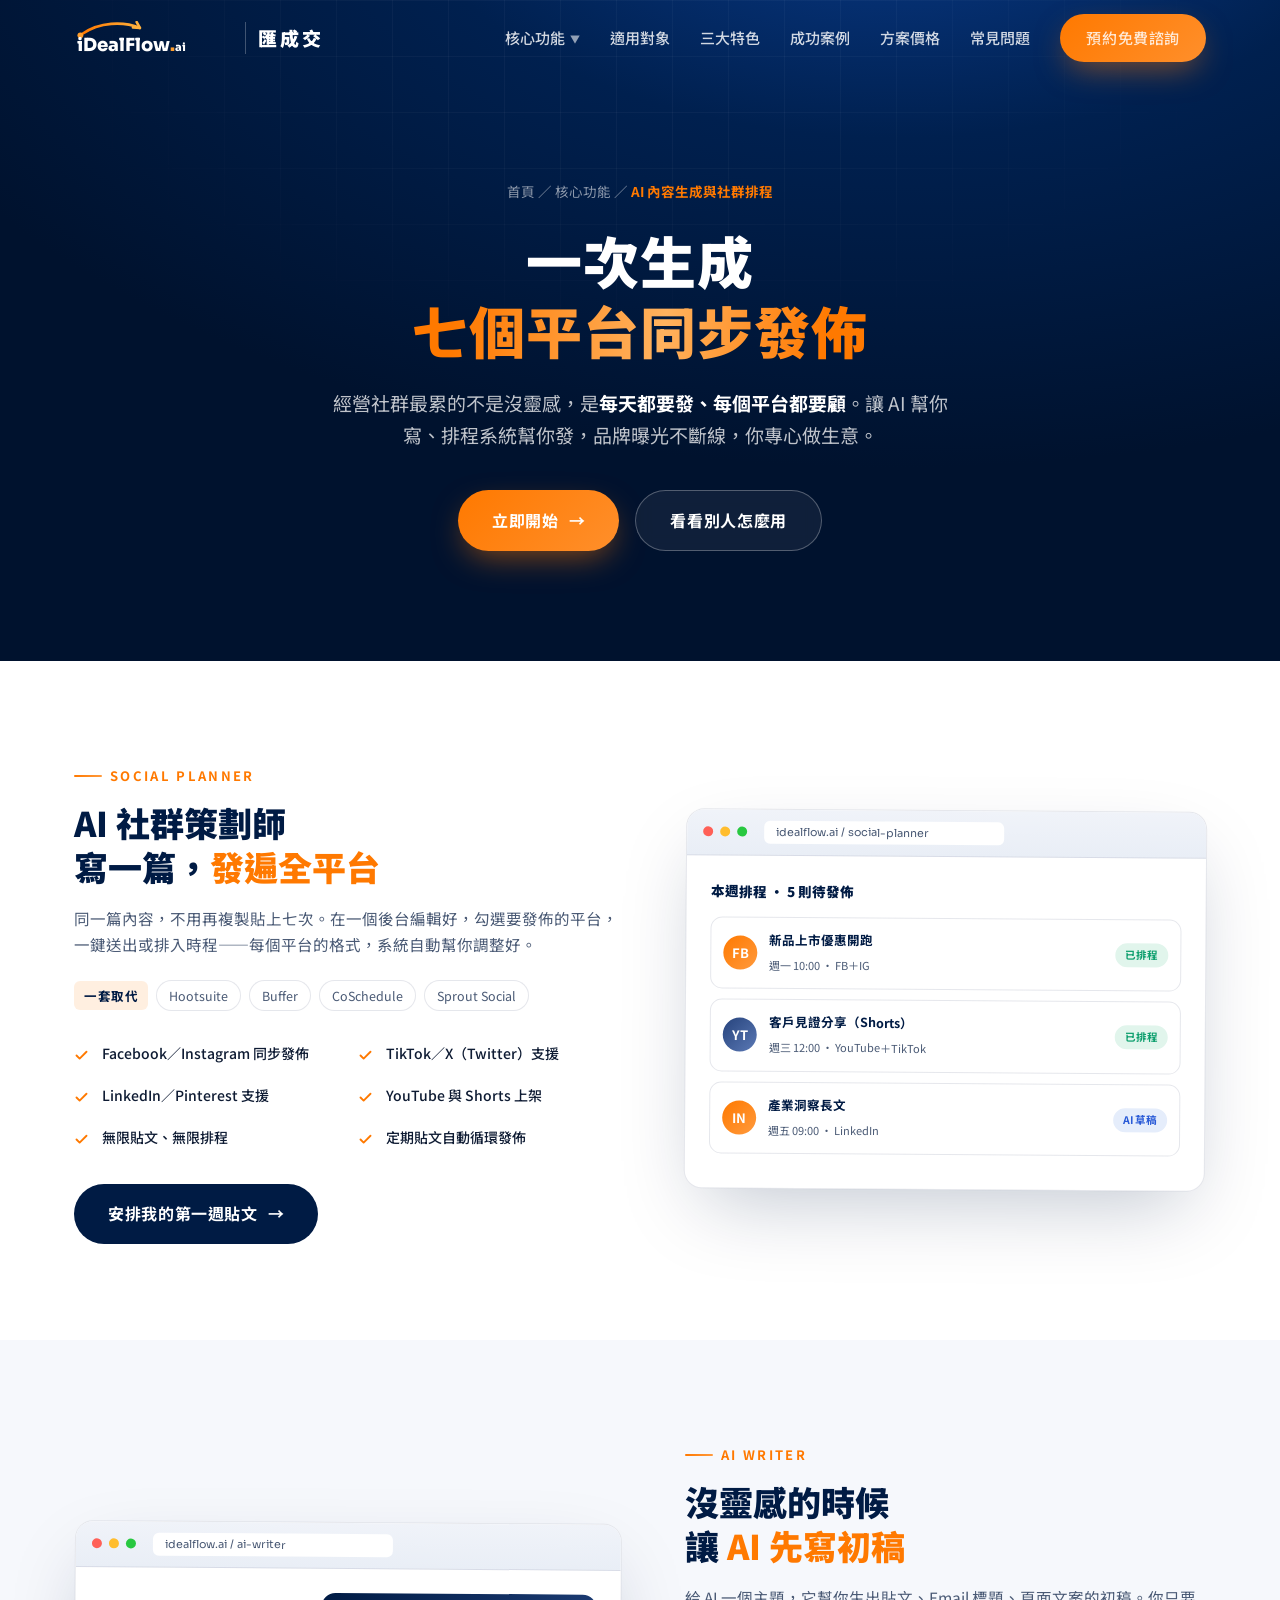
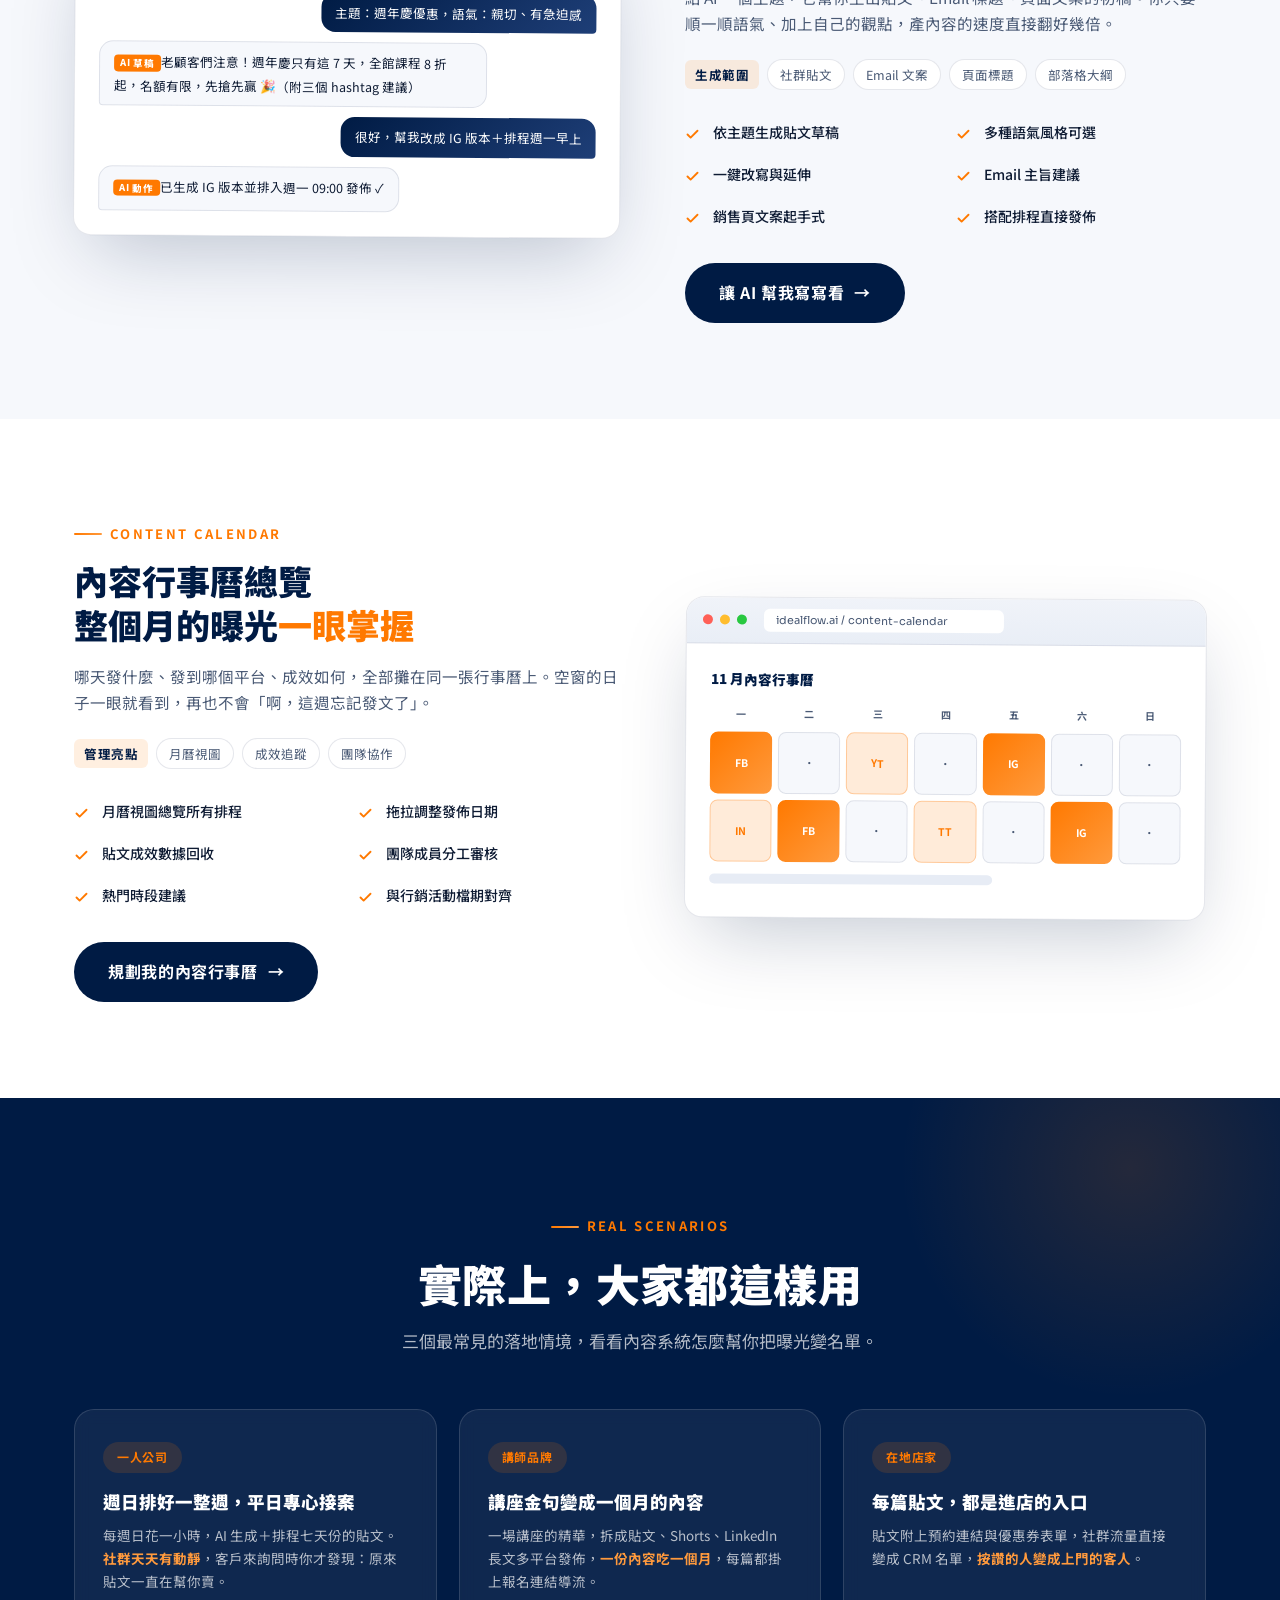
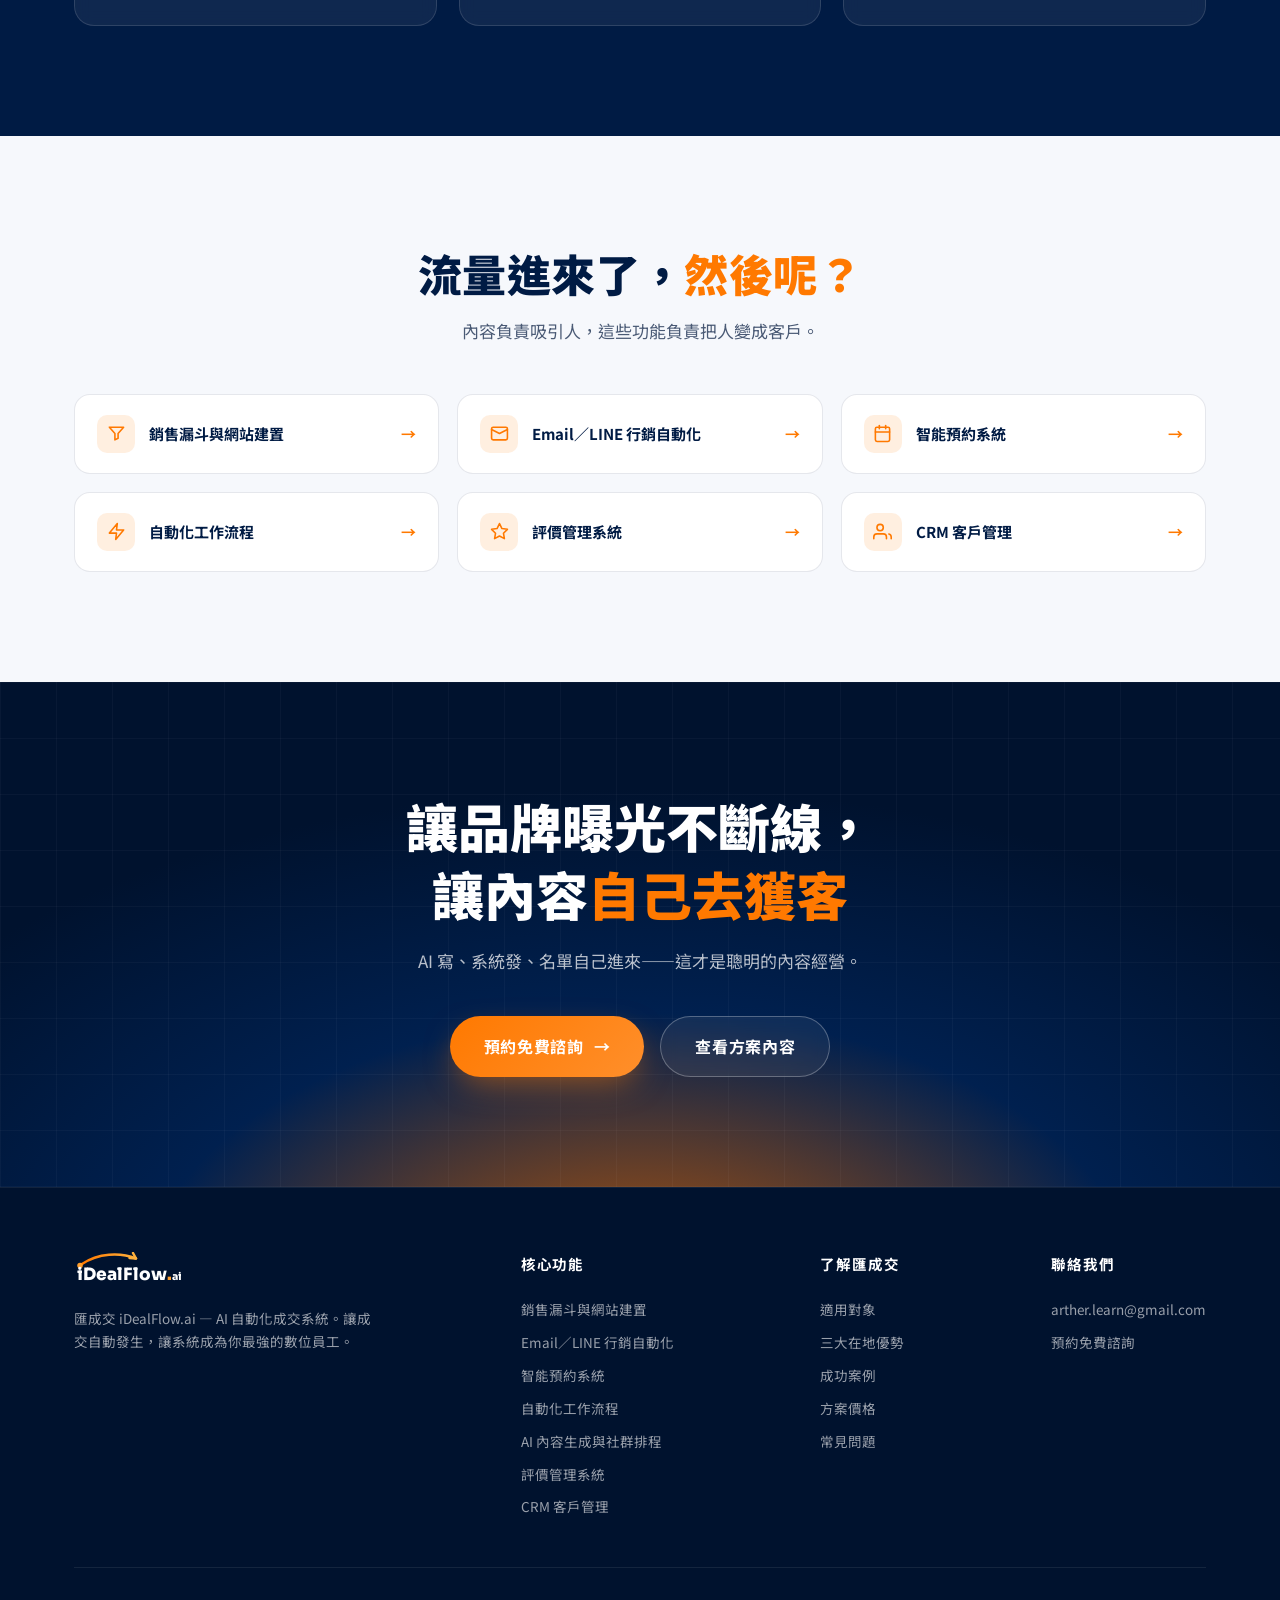
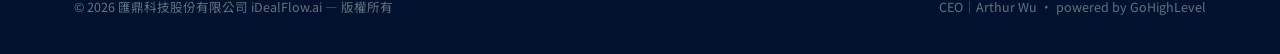
==== ai-content.html @ db408ad3 "更新品牌 logo：改為全白 iDealFlow.ai 字標＋金橘漸層箭頭 Co-Authored-By: Claude Fable 5 <noreply@anthropic.com>" ====
<!DOCTYPE html>
<html lang="zh-Hant">
<head>
<meta charset="UTF-8">
<meta name="viewport" content="width=device-width, initial-scale=1.0">
<title>AI 內容生成與社群排程｜匯成交 iDealFlow.ai</title>
<meta name="description" content="一次生成、多平台同步發佈。AI 幫你寫貼文與文案，排程系統讓 Facebook、Instagram、TikTok、LinkedIn、YouTube 天天有內容，一次取代 Hootsuite、Buffer 等工具。">
<link rel="preconnect" href="https://fonts.googleapis.com">
<link rel="preconnect" href="https://fonts.gstatic.com" crossorigin>
<link href="https://fonts.googleapis.com/css2?family=Noto+Sans+TC:wght@400;500;700;900&family=Sora:wght@400;600;700;800&display=swap" rel="stylesheet">
<link rel="stylesheet" href="assets/style.css">
</head>
<body>

<header class="nav" id="nav">
  <div class="wrap nav-inner">
    <a class="brand" href="index.html" aria-label="匯成交 iDealFlow.ai">
      <svg viewBox="0 0 300 64" xmlns="http://www.w3.org/2000/svg" role="img" aria-label="iDealFlow.ai">
        <defs><linearGradient id="lgArr" x1="0" y1="0" x2="1" y2="0"><stop offset="0" stop-color="#FF7900"/><stop offset="1" stop-color="#FFB13D"/></linearGradient></defs>
        <path d="M16 24 C 48 2, 92 0, 124 13" fill="none" stroke="url(#lgArr)" stroke-width="5" stroke-linecap="round"/>
        <path d="M124 13 l-13 -1 m13 1 l-6 -11" fill="none" stroke="#FFB13D" stroke-width="5" stroke-linecap="round" stroke-linejoin="round"/>
        <circle cx="12" cy="27" r="5.5" fill="#FF9E2C"/>
        <text x="5" y="56" font-family="Sora,Arial,sans-serif" font-size="34" font-weight="800" fill="#FFFFFF">iDealFlow<tspan fill="#FF9E2C">.</tspan><tspan font-size="21">ai</tspan></text>
      </svg>
      <span class="zh">匯成交</span>
    </a>
    <nav class="nav-links" id="navLinks">
      <div class="dd">
        <a class="dd-trigger" href="index.html#features">核心功能 <span class="caret">▼</span></a>
        <div class="dd-menu">
          <a href="funnel.html"><span class="di"><svg viewBox="0 0 24 24"><path d="M3 4h18l-7 8v6l-4 2v-8L3 4z"/></svg></span>銷售漏斗與網站建置</a>
          <a href="email.html"><span class="di"><svg viewBox="0 0 24 24"><rect x="2" y="4" width="20" height="16" rx="2"/><path d="m22 7-10 5L2 7"/></svg></span>Email／LINE 行銷自動化</a>
          <a href="calendar.html"><span class="di"><svg viewBox="0 0 24 24"><rect x="3" y="4" width="18" height="18" rx="2"/><path d="M16 2v4"/><path d="M8 2v4"/><path d="M3 10h18"/></svg></span>智能預約系統</a>
          <a href="automation.html"><span class="di"><svg viewBox="0 0 24 24"><path d="M13 2 3 14h9l-1 8 10-12h-9l1-8z"/></svg></span>自動化工作流程</a>
          <a href="ai-content.html"><span class="di"><svg viewBox="0 0 24 24"><path d="M12 3v18"/><path d="M5 8c4-3 10-3 14 0"/><path d="M5 16c4 3 10 3 14 0"/></svg></span>AI 內容生成與社群排程</a>
          <a href="reputation.html"><span class="di"><svg viewBox="0 0 24 24"><path d="m12 2 3.09 6.26L22 9.27l-5 4.87 1.18 6.88L12 17.77l-6.18 3.25L7 14.14 2 9.27l6.91-1.01L12 2z"/></svg></span>評價管理系統</a>
          <a href="crm.html"><span class="di"><svg viewBox="0 0 24 24"><path d="M17 21v-2a4 4 0 0 0-4-4H5a4 4 0 0 0-4 4v2"/><circle cx="9" cy="7" r="4"/><path d="M23 21v-2a4 4 0 0 0-3-3.87"/></svg></span>CRM 客戶管理</a>
          <a class="dd-all" href="index.html#features">查看全部八大功能 →</a>
        </div>
      </div>
      <a href="index.html#audience">適用對象</a>
      <a href="index.html#three">三大特色</a>
      <a href="index.html#cases">成功案例</a>
      <a href="index.html#pricing">方案價格</a>
      <a href="index.html#faq">常見問題</a>
      <a class="btn btn-primary nav-cta" href="index.html#pricing">預約免費諮詢</a>
    </nav>
    <button class="nav-toggle" id="navToggle" aria-label="選單"><span></span><span></span><span></span></button>
  </div>
</header>

<section class="subhero">
  <div class="wrap">
    <p class="crumb reveal"><a href="index.html">首頁</a> ／ <a href="index.html#features">核心功能</a> ／ <b>AI 內容生成與社群排程</b></p>
    <h1 class="reveal d1">一次生成<br><span class="grad">七個平台同步發佈</span></h1>
    <p class="sub reveal d2">經營社群最累的不是沒靈感，是<strong>每天都要發、每個平台都要顧</strong>。讓 AI 幫你寫、排程系統幫你發，品牌曝光不斷線，你專心做生意。</p>
    <div class="hero-ctas reveal d3">
      <a class="btn btn-primary" href="index.html#pricing">立即開始 <span class="arr">→</span></a>
      <a class="btn btn-ghost" href="index.html#cases">看看別人怎麼用</a>
    </div>
  </div>
</section>

<!-- 區塊一：多平台發佈 -->
<div class="fblock">
  <div class="wrap fb-grid">
    <div class="fb-txt reveal">
      <div class="eyebrow">SOCIAL PLANNER</div>
      <h3>AI 社群策劃師<br>寫一篇，<em>發遍全平台</em></h3>
      <p>同一篇內容，不用再複製貼上七次。在一個後台編輯好，勾選要發佈的平台，一鍵送出或排入時程——每個平台的格式，系統自動幫你調整好。</p>
      <div class="replaces">
        <span class="rlabel">一套取代</span>
        <span class="rchip">Hootsuite</span><span class="rchip">Buffer</span><span class="rchip">CoSchedule</span><span class="rchip">Sprout Social</span>
      </div>
      <ul class="checklist">
        <li>Facebook／Instagram 同步發佈</li>
        <li>TikTok／X（Twitter）支援</li>
        <li>LinkedIn／Pinterest 支援</li>
        <li>YouTube 與 Shorts 上架</li>
        <li>無限貼文、無限排程</li>
        <li>定期貼文自動循環發佈</li>
      </ul>
      <div class="fb-cta"><a class="btn btn-navy" href="index.html#pricing">安排我的第一週貼文 <span class="arr">→</span></a></div>
    </div>
    <div class="fb-vis reveal d1">
      <div class="mock">
        <div class="mock-bar"><i></i><i></i><i></i><span>idealflow.ai / social-planner</span></div>
        <div class="mock-pad">
          <div class="m-title">本週排程 · 5 則待發佈</div>
          <div class="m-row"><div class="m-av o">FB</div><div class="mi"><b>新品上市優惠開跑</b><span>週一 10:00 · FB＋IG</span></div><span class="m-tag ok">已排程</span></div>
          <div class="m-row"><div class="m-av">YT</div><div class="mi"><b>客戶見證分享（Shorts）</b><span>週三 12:00 · YouTube＋TikTok</span></div><span class="m-tag ok">已排程</span></div>
          <div class="m-row"><div class="m-av o">IN</div><div class="mi"><b>產業洞察長文</b><span>週五 09:00 · LinkedIn</span></div><span class="m-tag info">AI 草稿</span></div>
        </div>
      </div>
    </div>
  </div>
</div>

<!-- 區塊二：AI 文案 -->
<div class="fblock">
  <div class="wrap fb-grid rev">
    <div class="fb-txt reveal">
      <div class="eyebrow">AI WRITER</div>
      <h3>沒靈感的時候<br>讓 <em>AI 先寫初稿</em></h3>
      <p>給 AI 一個主題，它幫你生出貼文、Email 標題、頁面文案的初稿。你只要順一順語氣、加上自己的觀點，產內容的速度直接翻好幾倍。</p>
      <div class="replaces">
        <span class="rlabel">生成範圍</span>
        <span class="rchip">社群貼文</span><span class="rchip">Email 文案</span><span class="rchip">頁面標題</span><span class="rchip">部落格大綱</span>
      </div>
      <ul class="checklist">
        <li>依主題生成貼文草稿</li>
        <li>多種語氣風格可選</li>
        <li>一鍵改寫與延伸</li>
        <li>Email 主旨建議</li>
        <li>銷售頁文案起手式</li>
        <li>搭配排程直接發佈</li>
      </ul>
      <div class="fb-cta"><a class="btn btn-navy" href="index.html#pricing">讓 AI 幫我寫寫看 <span class="arr">→</span></a></div>
    </div>
    <div class="fb-vis reveal d1">
      <div class="mock">
        <div class="mock-bar"><i></i><i></i><i></i><span>idealflow.ai / ai-writer</span></div>
        <div class="mock-pad">
          <div class="m-chat">
            <div class="m-bub out">主題：週年慶優惠，語氣：親切、有急迫感</div>
            <div class="m-bub in"><span class="ai">AI 草稿</span>老顧客們注意！週年慶只有這 7 天，全館課程 8 折起，名額有限，先搶先贏 🎉（附三個 hashtag 建議）</div>
            <div class="m-bub out">很好，幫我改成 IG 版本＋排程週一早上</div>
            <div class="m-bub in"><span class="ai">AI 動作</span>已生成 IG 版本並排入週一 09:00 發佈 ✓</div>
          </div>
        </div>
      </div>
    </div>
  </div>
</div>

<!-- 區塊三：內容行事曆 -->
<div class="fblock">
  <div class="wrap fb-grid">
    <div class="fb-txt reveal">
      <div class="eyebrow">CONTENT CALENDAR</div>
      <h3>內容行事曆總覽<br>整個月的曝光<em>一眼掌握</em></h3>
      <p>哪天發什麼、發到哪個平台、成效如何，全部攤在同一張行事曆上。空窗的日子一眼就看到，再也不會「啊，這週忘記發文了」。</p>
      <div class="replaces">
        <span class="rlabel">管理亮點</span>
        <span class="rchip">月曆視圖</span><span class="rchip">成效追蹤</span><span class="rchip">團隊協作</span>
      </div>
      <ul class="checklist">
        <li>月曆視圖總覽所有排程</li>
        <li>拖拉調整發佈日期</li>
        <li>貼文成效數據回收</li>
        <li>團隊成員分工審核</li>
        <li>熱門時段建議</li>
        <li>與行銷活動檔期對齊</li>
      </ul>
      <div class="fb-cta"><a class="btn btn-navy" href="index.html#pricing">規劃我的內容行事曆 <span class="arr">→</span></a></div>
    </div>
    <div class="fb-vis reveal d1">
      <div class="mock">
        <div class="mock-bar"><i></i><i></i><i></i><span>idealflow.ai / content-calendar</span></div>
        <div class="mock-pad">
          <div class="m-title">11 月內容行事曆</div>
          <div class="m-cal">
            <div class="mc-h">一</div><div class="mc-h">二</div><div class="mc-h">三</div><div class="mc-h">四</div><div class="mc-h">五</div><div class="mc-h">六</div><div class="mc-h">日</div>
            <div class="mc busy">FB</div><div class="mc">·</div><div class="mc soft">YT</div><div class="mc">·</div><div class="mc busy">IG</div><div class="mc">·</div><div class="mc">·</div>
            <div class="mc soft">IN</div><div class="mc busy">FB</div><div class="mc">·</div><div class="mc soft">TT</div><div class="mc">·</div><div class="mc busy">IG</div><div class="mc">·</div>
          </div>
          <div style="margin-top:12px" class="m-line w60"></div>
        </div>
      </div>
    </div>
  </div>
</div>

<!-- 情境案例 -->
<section class="usecases">
  <div class="wrap">
    <div class="center reveal">
      <div class="eyebrow" style="justify-content:center">REAL SCENARIOS</div>
      <h2 class="h2">實際上，大家都這樣用</h2>
      <p class="lead">三個最常見的落地情境，看看內容系統怎麼幫你把曝光變名單。</p>
    </div>
    <div class="ugrid">
      <div class="ucard reveal">
        <span class="utag">一人公司</span>
        <h4>週日排好一整週，平日專心接案</h4>
        <p>每週日花一小時，AI 生成＋排程七天份的貼文。<b>社群天天有動靜</b>，客戶來詢問時你才發現：原來貼文一直在幫你賣。</p>
      </div>
      <div class="ucard reveal d1">
        <span class="utag">講師品牌</span>
        <h4>講座金句變成一個月的內容</h4>
        <p>一場講座的精華，拆成貼文、Shorts、LinkedIn 長文多平台發佈，<b>一份內容吃一個月</b>，每篇都掛上報名連結導流。</p>
      </div>
      <div class="ucard reveal d2">
        <span class="utag">在地店家</span>
        <h4>每篇貼文，都是進店的入口</h4>
        <p>貼文附上預約連結與優惠券表單，社群流量直接變成 CRM 名單，<b>按讚的人變成上門的客人</b>。</p>
      </div>
    </div>
  </div>
</section>

<!-- 其他功能 -->
<section class="morefeat">
  <div class="wrap">
    <div class="center reveal">
      <h2 class="h2">流量進來了，<em>然後呢？</em></h2>
      <p class="lead">內容負責吸引人，這些功能負責把人變成客戶。</p>
    </div>
    <div class="mf-grid reveal">
      <a class="mf-card" href="funnel.html"><span class="di"><svg viewBox="0 0 24 24"><path d="M3 4h18l-7 8v6l-4 2v-8L3 4z"/></svg></span>銷售漏斗與網站建置<span class="arr">→</span></a>
      <a class="mf-card" href="email.html"><span class="di"><svg viewBox="0 0 24 24"><rect x="2" y="4" width="20" height="16" rx="2"/><path d="m22 7-10 5L2 7"/></svg></span>Email／LINE 行銷自動化<span class="arr">→</span></a>
      <a class="mf-card" href="calendar.html"><span class="di"><svg viewBox="0 0 24 24"><rect x="3" y="4" width="18" height="18" rx="2"/><path d="M16 2v4"/><path d="M8 2v4"/><path d="M3 10h18"/></svg></span>智能預約系統<span class="arr">→</span></a>
      <a class="mf-card" href="automation.html"><span class="di"><svg viewBox="0 0 24 24"><path d="M13 2 3 14h9l-1 8 10-12h-9l1-8z"/></svg></span>自動化工作流程<span class="arr">→</span></a>
      <a class="mf-card" href="reputation.html"><span class="di"><svg viewBox="0 0 24 24"><path d="m12 2 3.09 6.26L22 9.27l-5 4.87 1.18 6.88L12 17.77l-6.18 3.25L7 14.14 2 9.27l6.91-1.01L12 2z"/></svg></span>評價管理系統<span class="arr">→</span></a>
      <a class="mf-card" href="crm.html"><span class="di"><svg viewBox="0 0 24 24"><path d="M17 21v-2a4 4 0 0 0-4-4H5a4 4 0 0 0-4 4v2"/><circle cx="9" cy="7" r="4"/><path d="M23 21v-2a4 4 0 0 0-3-3.87"/></svg></span>CRM 客戶管理<span class="arr">→</span></a>
    </div>
  </div>
</section>

<section class="final">
  <div class="wrap">
    <h2 class="reveal">讓品牌曝光不斷線，<br>讓內容<span>自己去獲客</span></h2>
    <p class="reveal d1">AI 寫、系統發、名單自己進來——這才是聰明的內容經營。</p>
    <div class="hero-ctas reveal d2">
      <a class="btn btn-primary" href="mailto:arther.learn@gmail.com?subject=我想了解匯成交的 AI 內容生成與社群排程">預約免費諮詢 <span class="arr">→</span></a>
      <a class="btn btn-ghost" href="index.html#pricing">查看方案內容</a>
    </div>
  </div>
</section>

<footer>
  <div class="wrap">
    <div class="foot-top">
      <div class="foot-brand">
        <svg viewBox="0 0 300 64" xmlns="http://www.w3.org/2000/svg" role="img" aria-label="iDealFlow.ai">
        <defs><linearGradient id="lgArr" x1="0" y1="0" x2="1" y2="0"><stop offset="0" stop-color="#FF7900"/><stop offset="1" stop-color="#FFB13D"/></linearGradient></defs>
        <path d="M16 24 C 48 2, 92 0, 124 13" fill="none" stroke="url(#lgArr)" stroke-width="5" stroke-linecap="round"/>
        <path d="M124 13 l-13 -1 m13 1 l-6 -11" fill="none" stroke="#FFB13D" stroke-width="5" stroke-linecap="round" stroke-linejoin="round"/>
        <circle cx="12" cy="27" r="5.5" fill="#FF9E2C"/>
        <text x="5" y="56" font-family="Sora,Arial,sans-serif" font-size="34" font-weight="800" fill="#FFFFFF">iDealFlow<tspan fill="#FF9E2C">.</tspan><tspan font-size="21">ai</tspan></text>
      </svg>
        <p>匯成交 iDealFlow.ai — AI 自動化成交系統。讓成交自動發生，讓系統成為你最強的數位員工。</p>
      </div>
      <div class="foot-col">
        <h6>核心功能</h6>
        <a href="funnel.html">銷售漏斗與網站建置</a>
        <a href="email.html">Email／LINE 行銷自動化</a>
        <a href="calendar.html">智能預約系統</a>
        <a href="automation.html">自動化工作流程</a>
        <a href="ai-content.html">AI 內容生成與社群排程</a>
        <a href="reputation.html">評價管理系統</a>
        <a href="crm.html">CRM 客戶管理</a>
      </div>
      <div class="foot-col">
        <h6>了解匯成交</h6>
        <a href="index.html#audience">適用對象</a>
        <a href="index.html#three">三大在地優勢</a>
        <a href="index.html#cases">成功案例</a>
        <a href="index.html#pricing">方案價格</a>
        <a href="index.html#faq">常見問題</a>
      </div>
      <div class="foot-col">
        <h6>聯絡我們</h6>
        <a href="mailto:arther.learn@gmail.com">arther.learn@gmail.com</a>
        <a href="index.html#pricing">預約免費諮詢</a>
      </div>
    </div>
    <div class="foot-bottom">
      <span>© 2026 匯鼎科技股份有限公司 iDealFlow.ai — 版權所有</span>
      <span>CEO｜Arthur Wu · powered by GoHighLevel</span>
    </div>
  </div>
</footer>

<script src="assets/site.js"></script>
</body>
</html>
---- assets/style.css ----
/* ============================================================
   匯成交 iDealFlow.ai — 共用樣式
   品牌色：Deep Navy #001B44 / #00204F · Flow Orange #FF7900
   ============================================================ */
:root{
  --navy:#001B44;
  --navy-2:#00204F;
  --navy-deep:#00122E;
  --orange:#FF7900;
  --orange-2:#FF9A3D;
  --orange-soft:rgba(255,121,0,.12);
  --ink:#0E1B33;
  --slate:#4A5A75;
  --line:rgba(0,27,68,.10);
  --bg-soft:#F6F8FC;
  --white:#FFFFFF;
  --radius:20px;
  --shadow-lg:0 30px 80px -20px rgba(0,27,68,.25);
  --shadow-md:0 16px 48px -16px rgba(0,27,68,.18);
  --font-tc:'Noto Sans TC',-apple-system,BlinkMacSystemFont,'PingFang TC','Microsoft JhengHei',sans-serif;
  --font-en:'Sora','Noto Sans TC',sans-serif;
}
*{margin:0;padding:0;box-sizing:border-box}
html{scroll-behavior:smooth}
body{font-family:var(--font-tc);color:var(--ink);background:var(--white);line-height:1.7;-webkit-font-smoothing:antialiased;overflow-x:hidden}
img{max-width:100%;display:block}
a{color:inherit;text-decoration:none}
.wrap{max-width:1180px;margin:0 auto;padding:0 24px}

/* ===== 通用元件 ===== */
.eyebrow{display:inline-flex;align-items:center;gap:8px;font-size:13px;font-weight:700;letter-spacing:.18em;color:var(--orange);text-transform:uppercase;margin-bottom:18px}
.eyebrow::before{content:"";width:28px;height:2px;background:linear-gradient(90deg,var(--orange),var(--orange-2));border-radius:2px}
.h2{font-size:clamp(28px,4vw,44px);font-weight:900;line-height:1.25;letter-spacing:.01em;color:var(--navy)}
.h2 em{font-style:normal;color:var(--orange)}
.lead{font-size:17px;color:var(--slate);max-width:640px;margin-top:16px}
.center{text-align:center}
.center .lead{margin-left:auto;margin-right:auto}
section{padding:110px 0}
.btn{display:inline-flex;align-items:center;justify-content:center;gap:10px;padding:16px 34px;border-radius:999px;font-weight:700;font-size:16px;letter-spacing:.04em;transition:all .3s cubic-bezier(.2,.8,.2,1);cursor:pointer;border:none}
.btn-primary{background:linear-gradient(135deg,var(--orange) 0%,#FF8F2B 100%);color:#fff;box-shadow:0 12px 32px -8px rgba(255,121,0,.55)}
.btn-primary:hover{transform:translateY(-3px);box-shadow:0 20px 44px -10px rgba(255,121,0,.65)}
.btn-ghost{background:rgba(255,255,255,.06);color:#fff;border:1px solid rgba(255,255,255,.28);backdrop-filter:blur(8px)}
.btn-ghost:hover{background:rgba(255,255,255,.14);border-color:rgba(255,255,255,.5)}
.btn-navy{background:var(--navy);color:#fff}
.btn-navy:hover{transform:translateY(-3px);box-shadow:0 18px 40px -12px rgba(0,27,68,.5)}
.btn .arr{transition:transform .3s}
.btn:hover .arr{transform:translateX(4px)}

/* ===== 進場動畫 ===== */
.reveal{opacity:0;transform:translateY(36px);transition:opacity .8s cubic-bezier(.2,.8,.2,1),transform .8s cubic-bezier(.2,.8,.2,1)}
.reveal.in{opacity:1;transform:none}
.d1{transition-delay:.08s}.d2{transition-delay:.16s}.d3{transition-delay:.24s}.d4{transition-delay:.32s}

/* ===== 導覽列 ===== */
.nav{position:fixed;top:0;left:0;right:0;z-index:100;transition:all .35s}
.nav-inner{display:flex;align-items:center;justify-content:space-between;height:76px}
.nav.scrolled,.nav.solid{background:rgba(0,18,46,.88);backdrop-filter:blur(18px);box-shadow:0 8px 32px rgba(0,0,0,.25)}
.brand{display:flex;align-items:center;gap:12px}
.brand svg{height:34px;width:auto}
.brand .zh{font-weight:900;font-size:19px;color:#fff;letter-spacing:.14em;border-left:1px solid rgba(255,255,255,.25);padding-left:12px}
.nav-links{display:flex;align-items:center;gap:30px}
.nav-links>a,.dd>.dd-trigger{color:rgba(255,255,255,.82);font-size:15px;font-weight:500;position:relative;transition:color .25s;display:inline-flex;align-items:center;gap:5px}
.nav-links>a:hover,.dd>.dd-trigger:hover{color:#fff}
.nav-links>a::after{content:"";position:absolute;left:0;bottom:-6px;width:0;height:2px;background:var(--orange);transition:width .3s}
.nav-links>a:hover::after{width:100%}
.nav-cta{padding:11px 26px;font-size:14px}
.nav-toggle{display:none;background:none;border:none;cursor:pointer;padding:8px}
.nav-toggle span{display:block;width:24px;height:2px;background:#fff;margin:5px 0;transition:.3s}

/* 下拉選單 */
.dd{position:relative}
.dd .caret{font-size:10px;transition:transform .3s;opacity:.7}
.dd:hover .caret{transform:rotate(180deg)}
.dd-menu{position:absolute;top:calc(100% + 14px);left:50%;transform:translate(-50%,10px);min-width:250px;background:#fff;border-radius:16px;box-shadow:0 24px 64px -12px rgba(0,27,68,.35);padding:10px;opacity:0;visibility:hidden;transition:all .3s cubic-bezier(.2,.8,.2,1)}
.dd-menu::before{content:"";position:absolute;top:-14px;left:0;right:0;height:14px}
.dd-menu::after{content:"";position:absolute;top:-6px;left:50%;transform:translateX(-50%) rotate(45deg);width:12px;height:12px;background:#fff;border-radius:2px}
.dd:hover .dd-menu{opacity:1;visibility:visible;transform:translate(-50%,0)}
.dd-menu a{display:flex;align-items:center;gap:12px;padding:11px 16px;border-radius:10px;font-size:14.5px;font-weight:500;color:var(--navy);transition:all .2s}
.dd-menu a:hover{background:var(--orange-soft);color:var(--orange)}
.dd-menu a .di{width:30px;height:30px;border-radius:8px;background:var(--orange-soft);display:flex;align-items:center;justify-content:center;flex-shrink:0}
.dd-menu a .di svg{width:16px;height:16px;stroke:var(--orange);fill:none;stroke-width:2;stroke-linecap:round;stroke-linejoin:round}
.dd-menu .dd-all{border-top:1px solid var(--line);margin-top:6px;padding-top:12px;font-weight:700;color:var(--orange);justify-content:center}

/* ===== Hero（首頁）===== */
.hero{position:relative;background:radial-gradient(1200px 700px at 78% -10%,#0A3D8F 0%,var(--navy-2) 42%,var(--navy-deep) 100%);color:#fff;padding:190px 0 0;overflow:hidden}
.hero::before{content:"";position:absolute;inset:0;background-image:linear-gradient(rgba(255,255,255,.035) 1px,transparent 1px),linear-gradient(90deg,rgba(255,255,255,.035) 1px,transparent 1px);background-size:56px 56px;mask-image:radial-gradient(900px 600px at 50% 0%,#000 30%,transparent 75%)}
.hero-glow{position:absolute;width:640px;height:640px;border-radius:50%;background:radial-gradient(circle,rgba(255,121,0,.22) 0%,transparent 65%);top:-180px;right:-120px;pointer-events:none;animation:breathe 7s ease-in-out infinite}
.hero-glow.g2{left:-220px;top:280px;right:auto;background:radial-gradient(circle,rgba(30,90,200,.28) 0%,transparent 65%)}
@keyframes breathe{0%,100%{opacity:.8;transform:scale(1)}50%{opacity:1;transform:scale(1.08)}}
.hero-inner{position:relative;text-align:center;max-width:880px;margin:0 auto}
.hero-badge{display:inline-flex;align-items:center;gap:10px;background:rgba(255,255,255,.07);border:1px solid rgba(255,255,255,.16);border-radius:999px;padding:9px 22px;font-size:14px;font-weight:500;color:rgba(255,255,255,.9);backdrop-filter:blur(8px);margin-bottom:34px}
.hero-badge .dot{width:8px;height:8px;border-radius:50%;background:var(--orange);box-shadow:0 0 12px var(--orange);animation:pulse 2s infinite}
@keyframes pulse{0%,100%{opacity:1}50%{opacity:.4}}
.hero h1{font-size:clamp(38px,6.4vw,72px);font-weight:900;line-height:1.18;letter-spacing:.02em}
.hero h1 .grad,.grad{background:linear-gradient(100deg,var(--orange) 10%,#FFB25E 55%,var(--orange) 90%);-webkit-background-clip:text;background-clip:text;color:transparent}
.hero-sub{font-size:clamp(16px,2vw,20px);color:rgba(255,255,255,.78);margin:26px auto 0;max-width:660px;font-weight:400}
.hero-sub strong{color:#fff;font-weight:700}
.hero-ctas{display:flex;gap:16px;justify-content:center;margin-top:44px;flex-wrap:wrap}
.hero-stats{display:flex;justify-content:center;gap:0;margin:64px auto 0;flex-wrap:wrap}
.hstat{padding:0 44px;text-align:center;border-right:1px solid rgba(255,255,255,.14)}
.hstat:last-child{border-right:none}
.hstat b{display:block;font-family:var(--font-en);font-size:34px;font-weight:800;color:#fff}
.hstat b i{font-style:normal;color:var(--orange)}
.hstat span{font-size:13.5px;color:rgba(255,255,255,.62);letter-spacing:.06em}

/* Hero 儀表板 mockup */
.dash{position:relative;max-width:960px;margin:74px auto -2px;border-radius:22px 22px 0 0;background:linear-gradient(180deg,rgba(255,255,255,.10),rgba(255,255,255,.045));border:1px solid rgba(255,255,255,.18);border-bottom:none;backdrop-filter:blur(16px);padding:14px 14px 0;box-shadow:0 -20px 80px -30px rgba(255,121,0,.25)}
.dash-bar{display:flex;align-items:center;gap:8px;padding:4px 8px 12px}
.dash-bar i{width:11px;height:11px;border-radius:50%;background:rgba(255,255,255,.22)}
.dash-bar i:first-child{background:#FF6057}.dash-bar i:nth-child(2){background:#FFBD2E}.dash-bar i:nth-child(3){background:#28C840}
.dash-bar .url{margin-left:12px;flex:1;max-width:320px;background:rgba(255,255,255,.08);border-radius:8px;font-family:var(--font-en);font-size:11.5px;color:rgba(255,255,255,.55);padding:4px 14px;text-align:left}
.dash-body{background:#fff;border-radius:14px 14px 0 0;padding:26px;display:grid;grid-template-columns:repeat(4,1fr);gap:16px;color:var(--ink)}
.kpi{background:var(--bg-soft);border:1px solid var(--line);border-radius:14px;padding:16px 18px;text-align:left}
.kpi label{font-size:12px;color:var(--slate);display:block}
.kpi b{font-family:var(--font-en);font-size:24px;font-weight:800;color:var(--navy)}
.kpi .up{font-size:11.5px;color:#0E9F6E;font-weight:700}
.dash-lower{grid-column:1/-1;display:grid;grid-template-columns:1.5fr 1fr;gap:16px}
.panel{background:var(--bg-soft);border:1px solid var(--line);border-radius:14px;padding:18px;text-align:left}
.panel h5{font-size:13px;color:var(--navy);margin-bottom:12px;font-weight:700}
.bars{display:flex;align-items:flex-end;gap:10px;height:110px}
.bars i{flex:1;border-radius:6px 6px 2px 2px;background:linear-gradient(180deg,var(--orange),#FFB067);opacity:.9;animation:grow 1.2s cubic-bezier(.2,.8,.2,1) both;transform-origin:bottom}
.bars i:nth-child(odd){background:linear-gradient(180deg,#26437C,#5B79B5)}
@keyframes grow{from{transform:scaleY(0)}to{transform:scaleY(1)}}
.funnel-row{display:flex;align-items:center;justify-content:space-between;font-size:12.5px;padding:7px 0;border-bottom:1px dashed var(--line)}
.funnel-row:last-child{border-bottom:none}
.funnel-row b{font-family:var(--font-en);color:var(--navy)}
.funnel-row .tag{color:var(--orange);font-weight:700}

/* ===== 引擎區（GHL）===== */
.engine{background:var(--navy-deep);color:#fff;padding:64px 0;border-top:1px solid rgba(255,255,255,.07)}
.engine-inner{display:flex;align-items:center;justify-content:space-between;gap:40px;flex-wrap:wrap}
.engine-txt h3{font-size:22px;font-weight:900;letter-spacing:.02em}
.engine-txt h3 span{color:var(--orange)}
.engine-txt p{color:rgba(255,255,255,.6);font-size:14.5px;margin-top:6px;max-width:560px}
.engine-badges{display:flex;gap:14px;flex-wrap:wrap}
.ebadge{border:1px solid rgba(255,255,255,.16);border-radius:12px;padding:12px 22px;text-align:center;background:rgba(255,255,255,.04)}
.ebadge b{display:block;font-family:var(--font-en);font-size:20px;color:var(--orange)}
.ebadge span{font-size:12px;color:rgba(255,255,255,.6)}

/* ===== 功能卡片（首頁八大功能）===== */
.features{background:var(--bg-soft)}
.fgrid{display:grid;grid-template-columns:repeat(4,1fr);gap:22px;margin-top:56px}
.fcard{position:relative;background:#fff;border:1px solid var(--line);border-radius:var(--radius);padding:34px 26px 30px;transition:all .35s cubic-bezier(.2,.8,.2,1);overflow:hidden;display:block}
.fcard::before{content:"";position:absolute;top:0;left:0;right:0;height:3px;background:linear-gradient(90deg,var(--orange),var(--orange-2));transform:scaleX(0);transform-origin:left;transition:transform .4s}
.fcard:hover{transform:translateY(-8px);box-shadow:var(--shadow-md);border-color:transparent}
.fcard:hover::before{transform:scaleX(1)}
.fcard .num{position:absolute;top:18px;right:22px;font-family:var(--font-en);font-size:40px;font-weight:800;color:rgba(0,27,68,.06);line-height:1}
.ficon{width:54px;height:54px;border-radius:14px;background:linear-gradient(135deg,var(--orange-soft),rgba(255,121,0,.05));display:flex;align-items:center;justify-content:center;margin-bottom:20px}
.ficon svg{width:26px;height:26px;stroke:var(--orange);fill:none;stroke-width:1.8;stroke-linecap:round;stroke-linejoin:round}
.fcard h4{font-size:18px;font-weight:900;color:var(--navy);margin-bottom:8px}
.fcard p{font-size:14px;color:var(--slate);line-height:1.65}
.fcard .more{display:inline-flex;align-items:center;gap:6px;margin-top:14px;font-size:13.5px;font-weight:700;color:var(--orange)}
.fcard .more .arr{transition:transform .3s}
.fcard:hover .more .arr{transform:translateX(4px)}

/* ===== 適用對象 ===== */
.audience{background:#fff}
.agrid{display:grid;grid-template-columns:repeat(2,1fr);gap:26px;margin-top:56px}
.acard{background:var(--bg-soft);border:1px solid var(--line);border-radius:24px;padding:40px 38px;transition:all .35s}
.acard:hover{background:#fff;box-shadow:var(--shadow-md);transform:translateY(-6px)}
.acard .ahead{display:flex;align-items:center;gap:16px;margin-bottom:12px}
.aicon{width:52px;height:52px;border-radius:14px;background:linear-gradient(135deg,var(--navy),#1E3E77);display:flex;align-items:center;justify-content:center;flex-shrink:0}
.aicon svg{width:26px;height:26px;stroke:#fff;fill:none;stroke-width:1.8;stroke-linecap:round;stroke-linejoin:round}
.acard h4{font-size:20px;font-weight:900;color:var(--navy)}
.acard .aq{font-size:14.5px;color:var(--orange);font-weight:700;margin-bottom:14px}
.acard .loop{display:inline-block;background:#fff;border:1px dashed rgba(255,121,0,.45);border-radius:10px;padding:8px 16px;font-size:13px;color:var(--slate);margin-bottom:18px}
.acard .loop b{color:var(--orange)}
.alist{list-style:none}
.alist li{position:relative;padding:6px 0 6px 28px;font-size:14px;color:var(--slate)}
.alist li::before{content:"";position:absolute;left:0;top:12px;width:15px;height:15px;background:var(--orange);mask:url("data:image/svg+xml,%3Csvg xmlns='http://www.w3.org/2000/svg' viewBox='0 0 24 24' fill='none' stroke='%23000' stroke-width='3' stroke-linecap='round' stroke-linejoin='round'%3E%3Cpath d='M20 6 9 17l-5-5'/%3E%3C/svg%3E") center/contain no-repeat}

/* ===== 三大特點 ===== */
.three{position:relative;background:radial-gradient(1000px 600px at 20% 0%,#0A3D8F 0%,var(--navy-2) 45%,var(--navy-deep) 100%);color:#fff;overflow:hidden}
.three::after{content:"";position:absolute;width:560px;height:560px;border-radius:50%;background:radial-gradient(circle,rgba(255,121,0,.16),transparent 65%);bottom:-220px;right:-140px}
.three .h2{color:#fff}
.three .lead{color:rgba(255,255,255,.7)}
.tgrid{display:grid;grid-template-columns:repeat(3,1fr);gap:26px;margin-top:64px;position:relative;z-index:1}
.tcard{position:relative;background:linear-gradient(160deg,rgba(255,255,255,.09),rgba(255,255,255,.03));border:1px solid rgba(255,255,255,.14);border-radius:24px;padding:44px 34px 38px;backdrop-filter:blur(10px);transition:all .4s cubic-bezier(.2,.8,.2,1)}
.tcard:hover{transform:translateY(-10px);border-color:rgba(255,121,0,.55);box-shadow:0 30px 70px -20px rgba(0,0,0,.5)}
.tcard .no{font-family:var(--font-en);font-size:15px;font-weight:800;color:var(--orange);letter-spacing:.2em;margin-bottom:22px;display:flex;align-items:center;gap:12px}
.tcard .no::after{content:"";flex:1;height:1px;background:linear-gradient(90deg,rgba(255,121,0,.5),transparent)}
.ticon{width:64px;height:64px;border-radius:18px;background:linear-gradient(135deg,var(--orange),#FF9E45);display:flex;align-items:center;justify-content:center;margin-bottom:26px;box-shadow:0 14px 34px -8px rgba(255,121,0,.5)}
.ticon svg{width:30px;height:30px;stroke:#fff;fill:none;stroke-width:1.8;stroke-linecap:round;stroke-linejoin:round}
.tcard h3{font-size:22px;font-weight:900;line-height:1.4;margin-bottom:14px}
.tcard>p{font-size:14.5px;color:rgba(255,255,255,.68);margin-bottom:22px}
.tlist{list-style:none}
.tlist li{position:relative;padding:8px 0 8px 30px;font-size:14px;color:rgba(255,255,255,.85);border-bottom:1px dashed rgba(255,255,255,.1)}
.tlist li:last-child{border-bottom:none}
.tlist li::before{content:"";position:absolute;left:2px;top:14px;width:16px;height:16px;background:var(--orange);mask:url("data:image/svg+xml,%3Csvg xmlns='http://www.w3.org/2000/svg' viewBox='0 0 24 24' fill='none' stroke='%23000' stroke-width='3' stroke-linecap='round' stroke-linejoin='round'%3E%3Cpath d='M20 6 9 17l-5-5'/%3E%3C/svg%3E") center/contain no-repeat}

/* ===== 整合生態 ===== */
.integrations{background:#fff}
.chips{display:flex;flex-wrap:wrap;gap:14px;justify-content:center;margin-top:52px;max-width:900px;margin-left:auto;margin-right:auto}
.chip{display:inline-flex;align-items:center;gap:9px;padding:12px 24px;border:1px solid var(--line);border-radius:999px;font-size:14.5px;font-weight:500;color:var(--navy);background:#fff;transition:all .3s}
.chip:hover{border-color:var(--orange);color:var(--orange);transform:translateY(-3px);box-shadow:0 10px 24px -8px rgba(255,121,0,.3)}
.chip .cdot{width:8px;height:8px;border-radius:50%;background:linear-gradient(135deg,var(--orange),var(--orange-2))}
.int-note{text-align:center;margin-top:36px;font-size:14.5px;color:var(--slate)}
.int-note b{color:var(--navy)}

/* ===== 成功案例 ===== */
.cases{background:var(--bg-soft)}
.cgrid{display:grid;grid-template-columns:1fr 1fr;gap:28px;margin-top:56px}
.ccard{background:#fff;border:1px solid var(--line);border-radius:24px;padding:42px 40px;position:relative;overflow:hidden;transition:all .4s}
.ccard:hover{box-shadow:var(--shadow-md);transform:translateY(-6px)}
.ccard::before{content:"\201C";position:absolute;top:6px;right:26px;font-family:Georgia,serif;font-size:120px;line-height:1;color:rgba(255,121,0,.1)}
.chead{display:flex;align-items:center;gap:18px;margin-bottom:24px}
.avatar{width:64px;height:64px;border-radius:50%;background:linear-gradient(135deg,var(--navy),#1E3E77);color:#fff;display:flex;align-items:center;justify-content:center;font-size:24px;font-weight:900;flex-shrink:0;box-shadow:0 8px 20px -6px rgba(0,27,68,.4)}
.chead h4{font-size:19px;font-weight:900;color:var(--navy)}
.chead span{font-size:13.5px;color:var(--slate)}
.cpoints{list-style:none;margin-bottom:26px}
.cpoints li{position:relative;padding:7px 0 7px 28px;font-size:14.5px;color:var(--slate)}
.cpoints li::before{content:"";position:absolute;left:0;top:13px;width:15px;height:15px;background:var(--orange);mask:url("data:image/svg+xml,%3Csvg xmlns='http://www.w3.org/2000/svg' viewBox='0 0 24 24' fill='none' stroke='%23000' stroke-width='3' stroke-linecap='round' stroke-linejoin='round'%3E%3Cpath d='M20 6 9 17l-5-5'/%3E%3C/svg%3E") center/contain no-repeat}
.cmetrics{display:flex;gap:14px;flex-wrap:wrap}
.metric{flex:1;min-width:150px;background:linear-gradient(135deg,#FFF4E8,#FFEAD4);border:1px solid rgba(255,121,0,.2);border-radius:14px;padding:16px 20px}
.metric b{display:block;font-family:var(--font-en);font-size:26px;font-weight:800;color:var(--orange)}
.metric span{font-size:12.5px;color:#8A5A2B;font-weight:500}
.cases-note{text-align:center;margin-top:44px;font-size:16px;color:var(--navy);font-weight:700}

/* ===== 方案價格 ===== */
.pricing{background:#fff}
.pwrap{display:grid;grid-template-columns:1fr 1.15fr;gap:40px;margin-top:60px;align-items:stretch}
.pcard{position:relative;background:linear-gradient(170deg,var(--navy) 0%,var(--navy-deep) 100%);color:#fff;border-radius:28px;padding:52px 46px;overflow:hidden;box-shadow:var(--shadow-lg)}
.pcard::before{content:"";position:absolute;width:380px;height:380px;border-radius:50%;background:radial-gradient(circle,rgba(255,121,0,.28),transparent 65%);top:-140px;right:-120px}
.pcard .ribbon{display:inline-block;background:linear-gradient(135deg,var(--orange),#FF9E45);color:#fff;font-size:12.5px;font-weight:700;letter-spacing:.12em;border-radius:999px;padding:7px 20px;margin-bottom:26px}
.price{font-family:var(--font-en);font-size:64px;font-weight:800;line-height:1;position:relative}
.price small{font-size:22px;font-weight:600;color:rgba(255,255,255,.6)}
.price .cur{font-size:24px;vertical-align:super;color:var(--orange)}
.pcard .psub{color:rgba(255,255,255,.65);font-size:14.5px;margin:14px 0 30px}
.plist{list-style:none;margin-bottom:38px}
.plist li{position:relative;padding:11px 0 11px 34px;font-size:15px;border-bottom:1px solid rgba(255,255,255,.09)}
.plist li::before{content:"";position:absolute;left:0;top:16px;width:18px;height:18px;background:var(--orange);mask:url("data:image/svg+xml,%3Csvg xmlns='http://www.w3.org/2000/svg' viewBox='0 0 24 24' fill='none' stroke='%23000' stroke-width='3' stroke-linecap='round' stroke-linejoin='round'%3E%3Cpath d='M20 6 9 17l-5-5'/%3E%3C/svg%3E") center/contain no-repeat}
.plist li b{color:var(--orange-2)}
.pcard .btn{width:100%}
.steps h3{font-size:22px;font-weight:900;color:var(--navy);margin-bottom:10px}
.steps>p{font-size:14.5px;color:var(--slate);margin-bottom:30px}
.step{display:flex;gap:20px;padding:18px 0;border-bottom:1px dashed var(--line)}
.step:last-child{border-bottom:none}
.step .sn{flex-shrink:0;width:44px;height:44px;border-radius:13px;background:var(--orange-soft);color:var(--orange);font-family:var(--font-en);font-weight:800;font-size:17px;display:flex;align-items:center;justify-content:center}
.step h5{font-size:16px;font-weight:900;color:var(--navy)}
.step p{font-size:13.5px;color:var(--slate)}

/* ===== FAQ ===== */
.faq{background:var(--bg-soft)}
.faq-list{max-width:800px;margin:52px auto 0}
.qa{background:#fff;border:1px solid var(--line);border-radius:16px;margin-bottom:14px;overflow:hidden;transition:box-shadow .3s}
.qa.open{box-shadow:var(--shadow-md);border-color:rgba(255,121,0,.3)}
.qa button{width:100%;display:flex;align-items:center;justify-content:space-between;gap:16px;padding:22px 28px;background:none;border:none;cursor:pointer;font-family:var(--font-tc);font-size:16.5px;font-weight:700;color:var(--navy);text-align:left}
.qa .plus{flex-shrink:0;width:28px;height:28px;border-radius:50%;border:1.5px solid var(--orange);color:var(--orange);display:flex;align-items:center;justify-content:center;font-size:18px;font-weight:400;transition:all .3s;line-height:1}
.qa.open .plus{background:var(--orange);color:#fff;transform:rotate(45deg)}
.qa .ans{max-height:0;overflow:hidden;transition:max-height .45s cubic-bezier(.2,.8,.2,1)}
.qa .ans p{padding:0 28px 24px;font-size:14.5px;color:var(--slate)}

/* ===== 尾段 CTA ===== */
.final{position:relative;background:radial-gradient(900px 500px at 50% 120%,#B4560A 0%,var(--navy-2) 55%,var(--navy-deep) 100%);color:#fff;text-align:center;overflow:hidden}
.final::before{content:"";position:absolute;inset:0;background-image:linear-gradient(rgba(255,255,255,.03) 1px,transparent 1px),linear-gradient(90deg,rgba(255,255,255,.03) 1px,transparent 1px);background-size:56px 56px}
.final .wrap{position:relative}
.final h2{font-size:clamp(30px,4.6vw,52px);font-weight:900;line-height:1.3}
.final h2 span{color:var(--orange)}
.final p{color:rgba(255,255,255,.72);font-size:17px;max-width:560px;margin:20px auto 0}
.final .hero-ctas{margin-top:40px}

/* ===== Footer ===== */
footer{background:var(--navy-deep);color:rgba(255,255,255,.6);padding:64px 0 36px;border-top:1px solid rgba(255,255,255,.07)}
.foot-top{display:flex;justify-content:space-between;gap:40px;flex-wrap:wrap;padding-bottom:44px;border-bottom:1px solid rgba(255,255,255,.08)}
.foot-brand svg{height:32px;width:auto;margin-bottom:16px}
.foot-brand p{font-size:13.5px;max-width:300px}
.foot-col h6{color:#fff;font-size:14.5px;font-weight:700;margin-bottom:16px;letter-spacing:.06em}
.foot-col a{display:block;font-size:13.5px;padding:5px 0;transition:color .25s}
.foot-col a:hover{color:var(--orange)}
.foot-bottom{display:flex;justify-content:space-between;gap:16px;flex-wrap:wrap;padding-top:28px;font-size:12.5px;color:rgba(255,255,255,.4)}

/* ============================================================
   功能子頁專用
   ============================================================ */
/* 子頁 Hero */
.subhero{position:relative;background:radial-gradient(1100px 600px at 70% -20%,#0A3D8F 0%,var(--navy-2) 45%,var(--navy-deep) 100%);color:#fff;padding:180px 0 110px;overflow:hidden;text-align:center}
.subhero::before{content:"";position:absolute;inset:0;background-image:linear-gradient(rgba(255,255,255,.035) 1px,transparent 1px),linear-gradient(90deg,rgba(255,255,255,.035) 1px,transparent 1px);background-size:56px 56px;mask-image:radial-gradient(800px 500px at 50% 0%,#000 30%,transparent 75%)}
.subhero .wrap{position:relative;max-width:820px}
.subhero .crumb{font-size:13.5px;color:rgba(255,255,255,.55);margin-bottom:22px}
.subhero .crumb a:hover{color:var(--orange)}
.subhero .crumb b{color:var(--orange);font-weight:700}
.subhero h1{font-size:clamp(32px,5.2vw,56px);font-weight:900;line-height:1.25;letter-spacing:.02em}
.subhero .sub{font-size:clamp(15.5px,1.8vw,19px);color:rgba(255,255,255,.75);margin:22px auto 0;max-width:620px}
.subhero .sub strong{color:#fff}
.subhero .hero-ctas{margin-top:38px}

/* 交錯功能區塊 */
.fblock{padding:96px 0}
.fblock:nth-child(even){background:var(--bg-soft)}
.fb-grid{display:grid;grid-template-columns:1.05fr 1fr;gap:64px;align-items:center}
.fb-grid.rev .fb-txt{order:2}
.fb-grid.rev .fb-vis{order:1}
.fb-txt .eyebrow{margin-bottom:14px}
.fb-txt h3{font-size:clamp(24px,3vw,34px);font-weight:900;line-height:1.3;color:var(--navy);margin-bottom:16px}
.fb-txt h3 em{font-style:normal;color:var(--orange)}
.fb-txt>p{font-size:15.5px;color:var(--slate);margin-bottom:22px}
.replaces{display:flex;align-items:center;flex-wrap:wrap;gap:8px;margin-bottom:24px}
.replaces .rlabel{font-size:12.5px;font-weight:700;color:var(--navy);background:var(--orange-soft);border-radius:6px;padding:4px 10px;letter-spacing:.04em}
.replaces .rchip{font-size:12.5px;color:var(--slate);border:1px solid var(--line);border-radius:999px;padding:4px 12px;background:#fff}
.checklist{list-style:none;display:grid;grid-template-columns:1fr 1fr;gap:4px 20px}
.checklist li{position:relative;padding:7px 0 7px 28px;font-size:14px;color:var(--ink);font-weight:500}
.checklist li::before{content:"";position:absolute;left:0;top:13px;width:15px;height:15px;background:var(--orange);mask:url("data:image/svg+xml,%3Csvg xmlns='http://www.w3.org/2000/svg' viewBox='0 0 24 24' fill='none' stroke='%23000' stroke-width='3' stroke-linecap='round' stroke-linejoin='round'%3E%3Cpath d='M20 6 9 17l-5-5'/%3E%3C/svg%3E") center/contain no-repeat}
.fb-cta{margin-top:28px}

/* 通用 mockup 元件 */
.mock{background:#fff;border:1px solid var(--line);border-radius:18px;box-shadow:var(--shadow-lg);overflow:hidden}
.fb-grid:nth-child(odd) .mock{transform:rotate(.4deg)}
.mock-bar{display:flex;align-items:center;gap:7px;background:linear-gradient(180deg,#F0F3F9,#E9EEF6);padding:11px 16px;border-bottom:1px solid var(--line)}
.mock-bar i{width:10px;height:10px;border-radius:50%}
.mock-bar i:nth-child(1){background:#FF6057}.mock-bar i:nth-child(2){background:#FFBD2E}.mock-bar i:nth-child(3){background:#28C840}
.mock-bar span{margin-left:10px;font-family:var(--font-en);font-size:11px;color:var(--slate);background:#fff;border-radius:6px;padding:2px 12px;flex:1;max-width:240px}
.mock-pad{padding:24px}
.m-title{font-size:13.5px;font-weight:900;color:var(--navy);margin-bottom:14px}
.m-line{height:10px;border-radius:5px;background:#E7ECF5;margin:9px 0}
.m-line.w80{width:80%}.m-line.w60{width:60%}.m-line.w40{width:40%}
.m-line.hi{background:linear-gradient(90deg,var(--orange),var(--orange-2));height:12px}
.m-row{display:flex;align-items:center;gap:12px;padding:11px 12px;border:1px solid var(--line);border-radius:12px;margin-bottom:10px;background:#fff}
.m-row .m-av{width:34px;height:34px;border-radius:50%;background:linear-gradient(135deg,#26437C,#5B79B5);color:#fff;font-size:13px;font-weight:700;display:flex;align-items:center;justify-content:center;flex-shrink:0}
.m-row .m-av.o{background:linear-gradient(135deg,var(--orange),var(--orange-2))}
.m-row .mi{flex:1;min-width:0}
.m-row .mi b{display:block;font-size:12.5px;color:var(--navy)}
.m-row .mi span{font-size:11px;color:var(--slate)}
.m-tag{font-size:10.5px;font-weight:700;border-radius:999px;padding:3px 10px;flex-shrink:0}
.m-tag.hot{background:#FFEBD9;color:var(--orange)}
.m-tag.ok{background:#E1F5EC;color:#0E9F6E}
.m-tag.info{background:#E5EDFB;color:#2A5BD7}
.m-btn{display:inline-block;padding:9px 22px;border-radius:9px;background:linear-gradient(135deg,var(--orange),#FF8F2B);color:#fff;font-size:12.5px;font-weight:700;box-shadow:0 6px 16px -4px rgba(255,121,0,.5)}
.m-grid2{display:grid;grid-template-columns:1fr 1fr;gap:12px}
/* 工作流節點 */
.m-flow{display:flex;flex-direction:column;align-items:center;gap:0}
.m-node{width:100%;max-width:300px;display:flex;align-items:center;gap:10px;border:1px solid var(--line);border-radius:12px;padding:11px 14px;background:#fff;font-size:12.5px;font-weight:700;color:var(--navy);box-shadow:0 4px 14px -6px rgba(0,27,68,.15)}
.m-node .ni{width:28px;height:28px;border-radius:8px;display:flex;align-items:center;justify-content:center;font-size:13px;flex-shrink:0;background:var(--orange-soft)}
.m-node.trigger{border-color:rgba(255,121,0,.5);background:#FFF7EF}
.m-node small{display:block;font-weight:400;color:var(--slate);font-size:11px}
.m-link{width:2px;height:20px;background:linear-gradient(180deg,var(--orange),rgba(255,121,0,.3))}
/* 日曆格 */
.m-cal{display:grid;grid-template-columns:repeat(7,1fr);gap:6px}
.m-cal .mc-h{font-size:10px;color:var(--slate);text-align:center;font-weight:700;padding-bottom:4px}
.m-cal .mc{aspect-ratio:1;border-radius:8px;background:var(--bg-soft);border:1px solid var(--line);font-size:10.5px;color:var(--slate);display:flex;align-items:center;justify-content:center}
.m-cal .mc.busy{background:linear-gradient(135deg,var(--orange),var(--orange-2));color:#fff;font-weight:700;border:none}
.m-cal .mc.soft{background:#FFEBD9;color:var(--orange);font-weight:700;border-color:rgba(255,121,0,.3)}
/* 星星 */
.m-stars{color:var(--orange);font-size:15px;letter-spacing:2px}
/* 對話泡泡 */
.m-chat{display:flex;flex-direction:column;gap:10px}
.m-bub{max-width:78%;border-radius:14px;padding:10px 14px;font-size:12.5px;line-height:1.55}
.m-bub.in{background:var(--bg-soft);border:1px solid var(--line);color:var(--ink);border-bottom-left-radius:4px;align-self:flex-start}
.m-bub.out{background:linear-gradient(135deg,var(--navy),#1E3E77);color:#fff;border-bottom-right-radius:4px;align-self:flex-end}
.m-bub .ai{display:inline-block;font-size:9.5px;font-weight:800;background:var(--orange);color:#fff;border-radius:4px;padding:1px 6px;margin-bottom:4px;letter-spacing:.08em}
/* pipeline 欄 */
.m-pipe{display:grid;grid-template-columns:repeat(3,1fr);gap:10px}
.m-col{background:var(--bg-soft);border:1px solid var(--line);border-radius:12px;padding:10px}
.m-col h6{font-size:11px;color:var(--slate);font-weight:700;margin-bottom:8px;display:flex;justify-content:space-between}
.m-col h6 b{color:var(--orange)}
.m-card{background:#fff;border:1px solid var(--line);border-radius:9px;padding:8px 10px;margin-bottom:7px;font-size:11px;color:var(--navy);font-weight:600;box-shadow:0 2px 8px -3px rgba(0,27,68,.12)}
.m-card span{display:block;font-size:10px;color:var(--slate);font-weight:400}

/* 情境案例帶 */
.usecases{background:var(--navy);color:#fff;position:relative;overflow:hidden}
.usecases::before{content:"";position:absolute;width:500px;height:500px;border-radius:50%;background:radial-gradient(circle,rgba(255,121,0,.14),transparent 65%);top:-180px;right:-100px}
.usecases .h2{color:#fff}
.usecases .lead{color:rgba(255,255,255,.7)}
.ugrid{display:grid;grid-template-columns:repeat(3,1fr);gap:22px;margin-top:54px;position:relative;z-index:1}
.ucard{background:rgba(255,255,255,.06);border:1px solid rgba(255,255,255,.13);border-radius:20px;padding:32px 28px;backdrop-filter:blur(8px);transition:all .35s}
.ucard:hover{transform:translateY(-6px);border-color:rgba(255,121,0,.5)}
.ucard .utag{display:inline-block;font-size:12px;font-weight:700;color:var(--orange);background:rgba(255,121,0,.14);border-radius:999px;padding:5px 14px;margin-bottom:16px;letter-spacing:.06em}
.ucard h4{font-size:17.5px;font-weight:900;margin-bottom:10px;line-height:1.45}
.ucard p{font-size:13.5px;color:rgba(255,255,255,.7)}
.ucard p b{color:var(--orange-2)}

/* 其他功能導覽 */
.morefeat{background:var(--bg-soft)}
.mf-grid{display:grid;grid-template-columns:repeat(3,1fr);gap:18px;margin-top:48px}
.mf-card{display:flex;align-items:center;gap:14px;background:#fff;border:1px solid var(--line);border-radius:16px;padding:20px 22px;transition:all .3s;font-weight:700;color:var(--navy);font-size:15px}
.mf-card:hover{border-color:var(--orange);transform:translateY(-4px);box-shadow:0 12px 30px -12px rgba(255,121,0,.35)}
.mf-card .di{width:38px;height:38px;border-radius:10px;background:var(--orange-soft);display:flex;align-items:center;justify-content:center;flex-shrink:0}
.mf-card .di svg{width:19px;height:19px;stroke:var(--orange);fill:none;stroke-width:2;stroke-linecap:round;stroke-linejoin:round}
.mf-card .arr{margin-left:auto;color:var(--orange);transition:transform .3s}
.mf-card:hover .arr{transform:translateX(4px)}

/* ===== RWD ===== */
@media(max-width:1024px){
  .fgrid{grid-template-columns:repeat(2,1fr)}
  .tgrid{grid-template-columns:1fr;max-width:560px;margin-left:auto;margin-right:auto}
  .dash-body{grid-template-columns:repeat(2,1fr)}
  .dash-lower{grid-template-columns:1fr}
  .pwrap{grid-template-columns:1fr;max-width:640px;margin-left:auto;margin-right:auto}
  .agrid{grid-template-columns:1fr}
  .ugrid{grid-template-columns:1fr;max-width:520px;margin-left:auto;margin-right:auto}
  .mf-grid{grid-template-columns:repeat(2,1fr)}
  .fb-grid{grid-template-columns:1fr;gap:44px}
  .fb-grid.rev .fb-txt{order:1}
  .fb-grid.rev .fb-vis{order:2}
  .nav-links{position:fixed;top:76px;left:0;right:0;background:rgba(0,18,46,.97);backdrop-filter:blur(20px);flex-direction:column;gap:0;padding:12px 24px 28px;transform:translateY(-130%);transition:transform .4s;box-shadow:0 30px 60px rgba(0,0,0,.4);align-items:stretch;max-height:calc(100vh - 76px);overflow-y:auto}
  .nav-links.open{transform:none}
  .nav-links>a,.dd>.dd-trigger{padding:14px 0;font-size:16px;width:100%;border-bottom:1px solid rgba(255,255,255,.08)}
  .dd{width:100%}
  .dd-menu{position:static;transform:none;opacity:1;visibility:visible;background:transparent;box-shadow:none;padding:0 0 6px 14px;min-width:0}
  .dd-menu::after,.dd-menu::before{display:none}
  .dd-menu a{color:rgba(255,255,255,.72);padding:10px 0;border-bottom:1px solid rgba(255,255,255,.05)}
  .dd-menu a:hover{background:transparent;color:var(--orange)}
  .dd-menu a .di{background:rgba(255,121,0,.15)}
  .dd-menu .dd-all{border-top:none;color:var(--orange);justify-content:flex-start}
  .dd .caret{display:none}
  .nav-cta{margin-top:18px;width:100%}
  .nav-toggle{display:block}
  .nav:has(.nav-links.open){background:rgba(0,18,46,.95)}
}
@media(max-width:768px){
  section{padding:76px 0}
  .fblock{padding:64px 0}
  .brand .zh{display:none}
  .hero{padding-top:140px}
  .subhero{padding:150px 0 80px}
  .hstat{padding:0 22px;margin-bottom:18px}
  .hstat:nth-child(2){border-right:none}
  .cgrid{grid-template-columns:1fr}
  .fgrid{grid-template-columns:1fr}
  .engine-inner{justify-content:center;text-align:center}
  .dash-body{grid-template-columns:1fr;padding:18px}
  .checklist{grid-template-columns:1fr}
  .mf-grid{grid-template-columns:1fr}
}
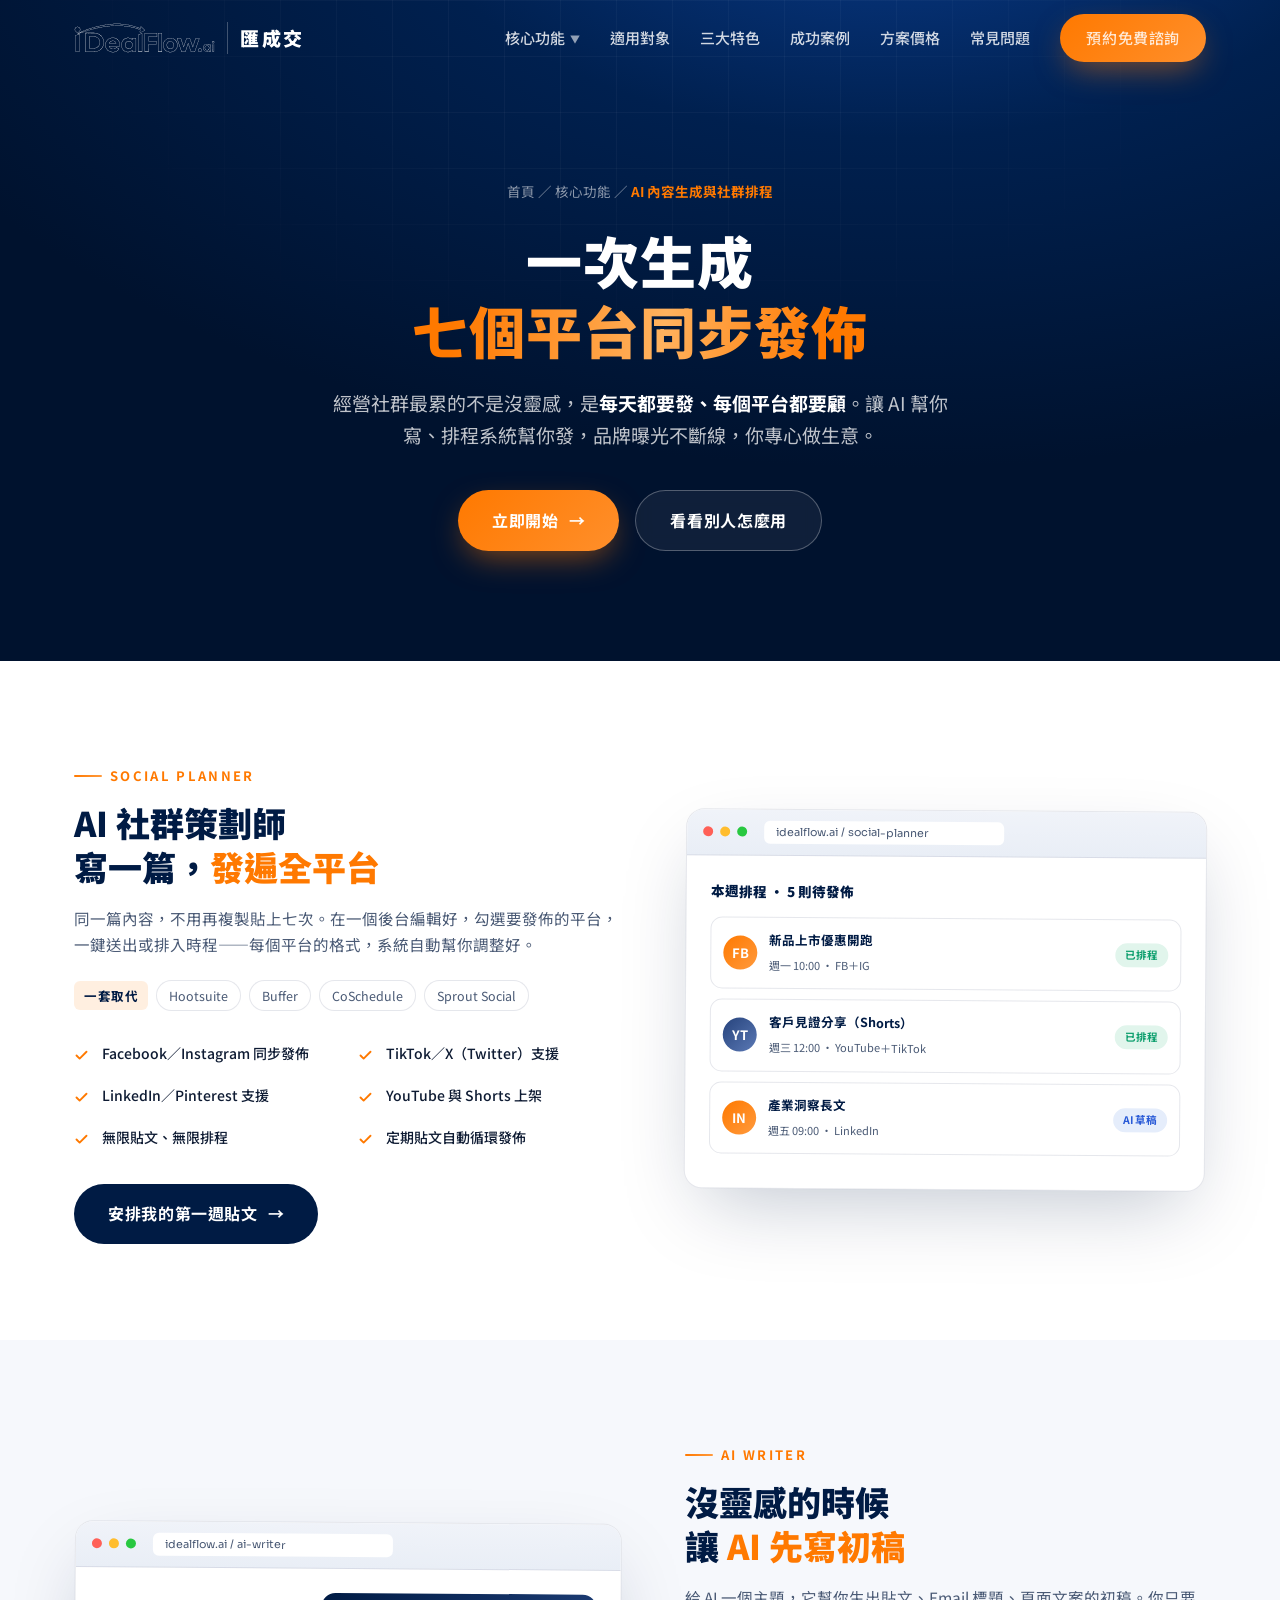
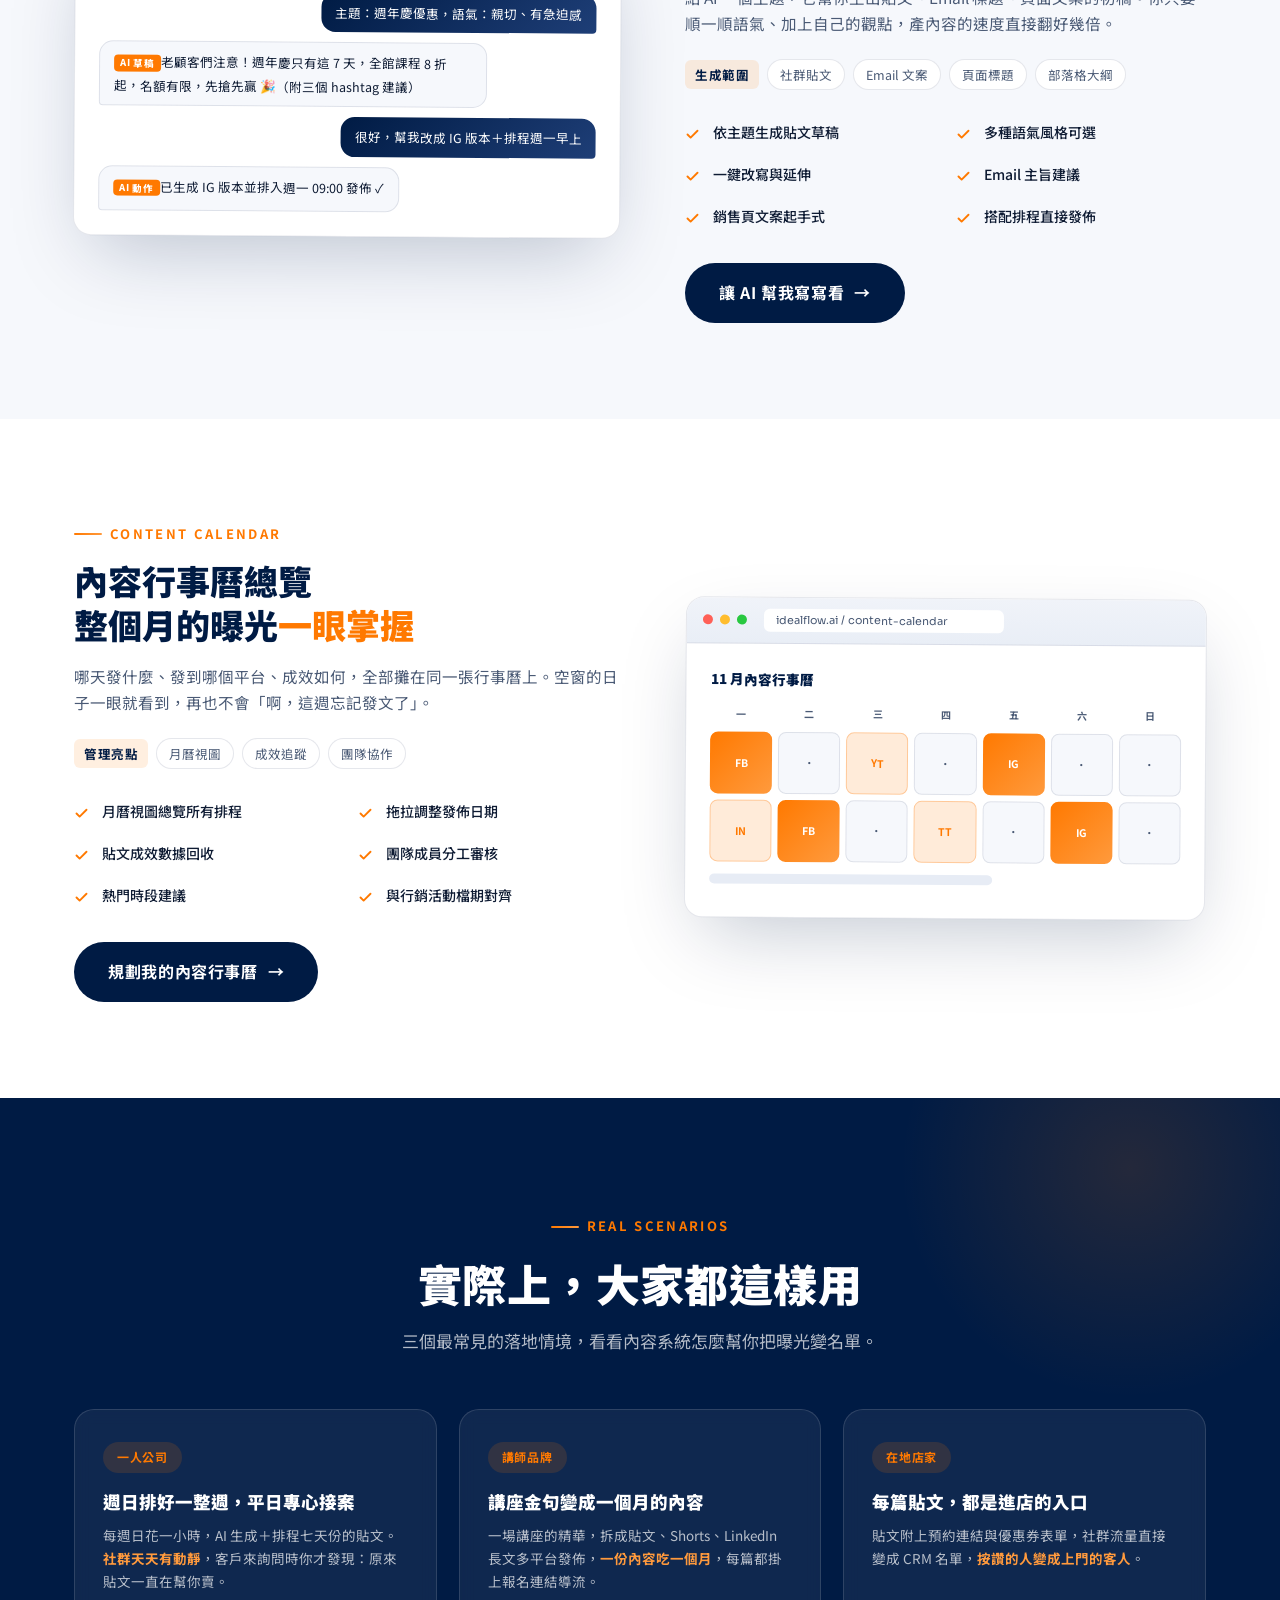
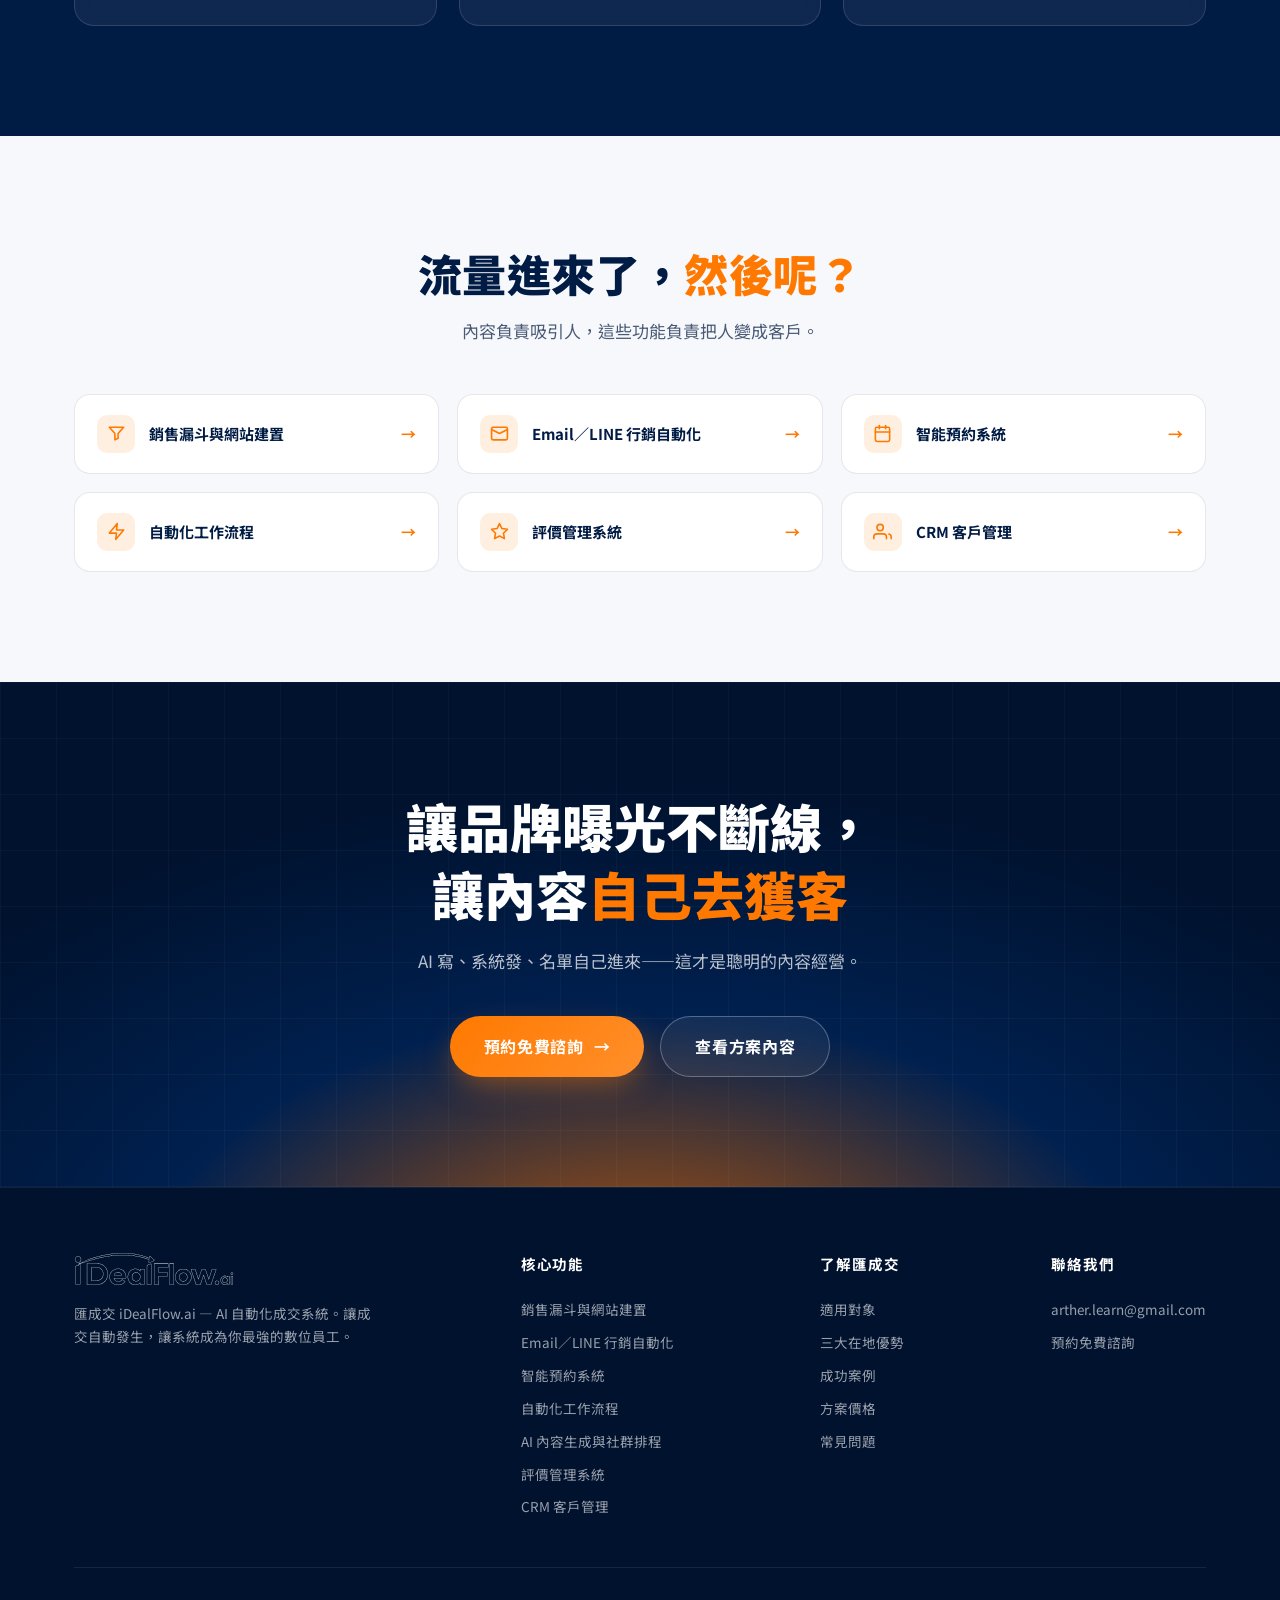
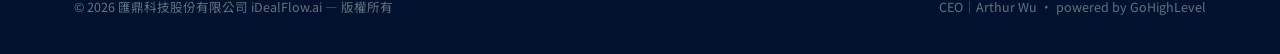
==== commit 01761580: "改用官方 logo SVG 線稿（含深色背景白色版），裁切畫布留白 Co-Authored-By: Claude Fable 5 <noreply@anthropic.com>" ====
--- a/ai-content.html
+++ b/ai-content.html
@@ -15,13 +15,7 @@
 <header class="nav" id="nav">
   <div class="wrap nav-inner">
     <a class="brand" href="index.html" aria-label="匯成交 iDealFlow.ai">
-      <svg viewBox="0 0 300 64" xmlns="http://www.w3.org/2000/svg" role="img" aria-label="iDealFlow.ai">
-        <defs><linearGradient id="lgArr" x1="0" y1="0" x2="1" y2="0"><stop offset="0" stop-color="#FF7900"/><stop offset="1" stop-color="#FFB13D"/></linearGradient></defs>
-        <path d="M16 24 C 48 2, 92 0, 124 13" fill="none" stroke="url(#lgArr)" stroke-width="5" stroke-linecap="round"/>
-        <path d="M124 13 l-13 -1 m13 1 l-6 -11" fill="none" stroke="#FFB13D" stroke-width="5" stroke-linecap="round" stroke-linejoin="round"/>
-        <circle cx="12" cy="27" r="5.5" fill="#FF9E2C"/>
-        <text x="5" y="56" font-family="Sora,Arial,sans-serif" font-size="34" font-weight="800" fill="#FFFFFF">iDealFlow<tspan fill="#FF9E2C">.</tspan><tspan font-size="21">ai</tspan></text>
-      </svg>
+      <img class="logo-img" src="assets/logo-white.svg" alt="iDealFlow.ai">
       <span class="zh">匯成交</span>
     </a>
     <nav class="nav-links" id="navLinks">
@@ -232,13 +226,7 @@
   <div class="wrap">
     <div class="foot-top">
       <div class="foot-brand">
-        <svg viewBox="0 0 300 64" xmlns="http://www.w3.org/2000/svg" role="img" aria-label="iDealFlow.ai">
-        <defs><linearGradient id="lgArr" x1="0" y1="0" x2="1" y2="0"><stop offset="0" stop-color="#FF7900"/><stop offset="1" stop-color="#FFB13D"/></linearGradient></defs>
-        <path d="M16 24 C 48 2, 92 0, 124 13" fill="none" stroke="url(#lgArr)" stroke-width="5" stroke-linecap="round"/>
-        <path d="M124 13 l-13 -1 m13 1 l-6 -11" fill="none" stroke="#FFB13D" stroke-width="5" stroke-linecap="round" stroke-linejoin="round"/>
-        <circle cx="12" cy="27" r="5.5" fill="#FF9E2C"/>
-        <text x="5" y="56" font-family="Sora,Arial,sans-serif" font-size="34" font-weight="800" fill="#FFFFFF">iDealFlow<tspan fill="#FF9E2C">.</tspan><tspan font-size="21">ai</tspan></text>
-      </svg>
+        <img class="logo-img" src="assets/logo-white.svg" alt="iDealFlow.ai">
         <p>匯成交 iDealFlow.ai — AI 自動化成交系統。讓成交自動發生，讓系統成為你最強的數位員工。</p>
       </div>
       <div class="foot-col">
--- a/assets/style.css
+++ b/assets/style.css
@@ -56,7 +56,8 @@
 .nav-inner{display:flex;align-items:center;justify-content:space-between;height:76px}
 .nav.scrolled,.nav.solid{background:rgba(0,18,46,.88);backdrop-filter:blur(18px);box-shadow:0 8px 32px rgba(0,0,0,.25)}
 .brand{display:flex;align-items:center;gap:12px}
-.brand svg{height:34px;width:auto}
+.brand svg,.brand img{height:34px;width:auto}
+.brand .logo-img{height:30px}
 .brand .zh{font-weight:900;font-size:19px;color:#fff;letter-spacing:.14em;border-left:1px solid rgba(255,255,255,.25);padding-left:12px}
 .nav-links{display:flex;align-items:center;gap:30px}
 .nav-links>a,.dd>.dd-trigger{color:rgba(255,255,255,.82);font-size:15px;font-weight:500;position:relative;transition:color .25s;display:inline-flex;align-items:center;gap:5px}
@@ -263,6 +264,7 @@
 footer{background:var(--navy-deep);color:rgba(255,255,255,.6);padding:64px 0 36px;border-top:1px solid rgba(255,255,255,.07)}
 .foot-top{display:flex;justify-content:space-between;gap:40px;flex-wrap:wrap;padding-bottom:44px;border-bottom:1px solid rgba(255,255,255,.08)}
 .foot-brand svg{height:32px;width:auto;margin-bottom:16px}
+.foot-brand .logo-img{height:34px;width:auto;margin-bottom:16px}
 .foot-brand p{font-size:13.5px;max-width:300px}
 .foot-col h6{color:#fff;font-size:14.5px;font-weight:700;margin-bottom:16px;letter-spacing:.06em}
 .foot-col a{display:block;font-size:13.5px;padding:5px 0;transition:color .25s}
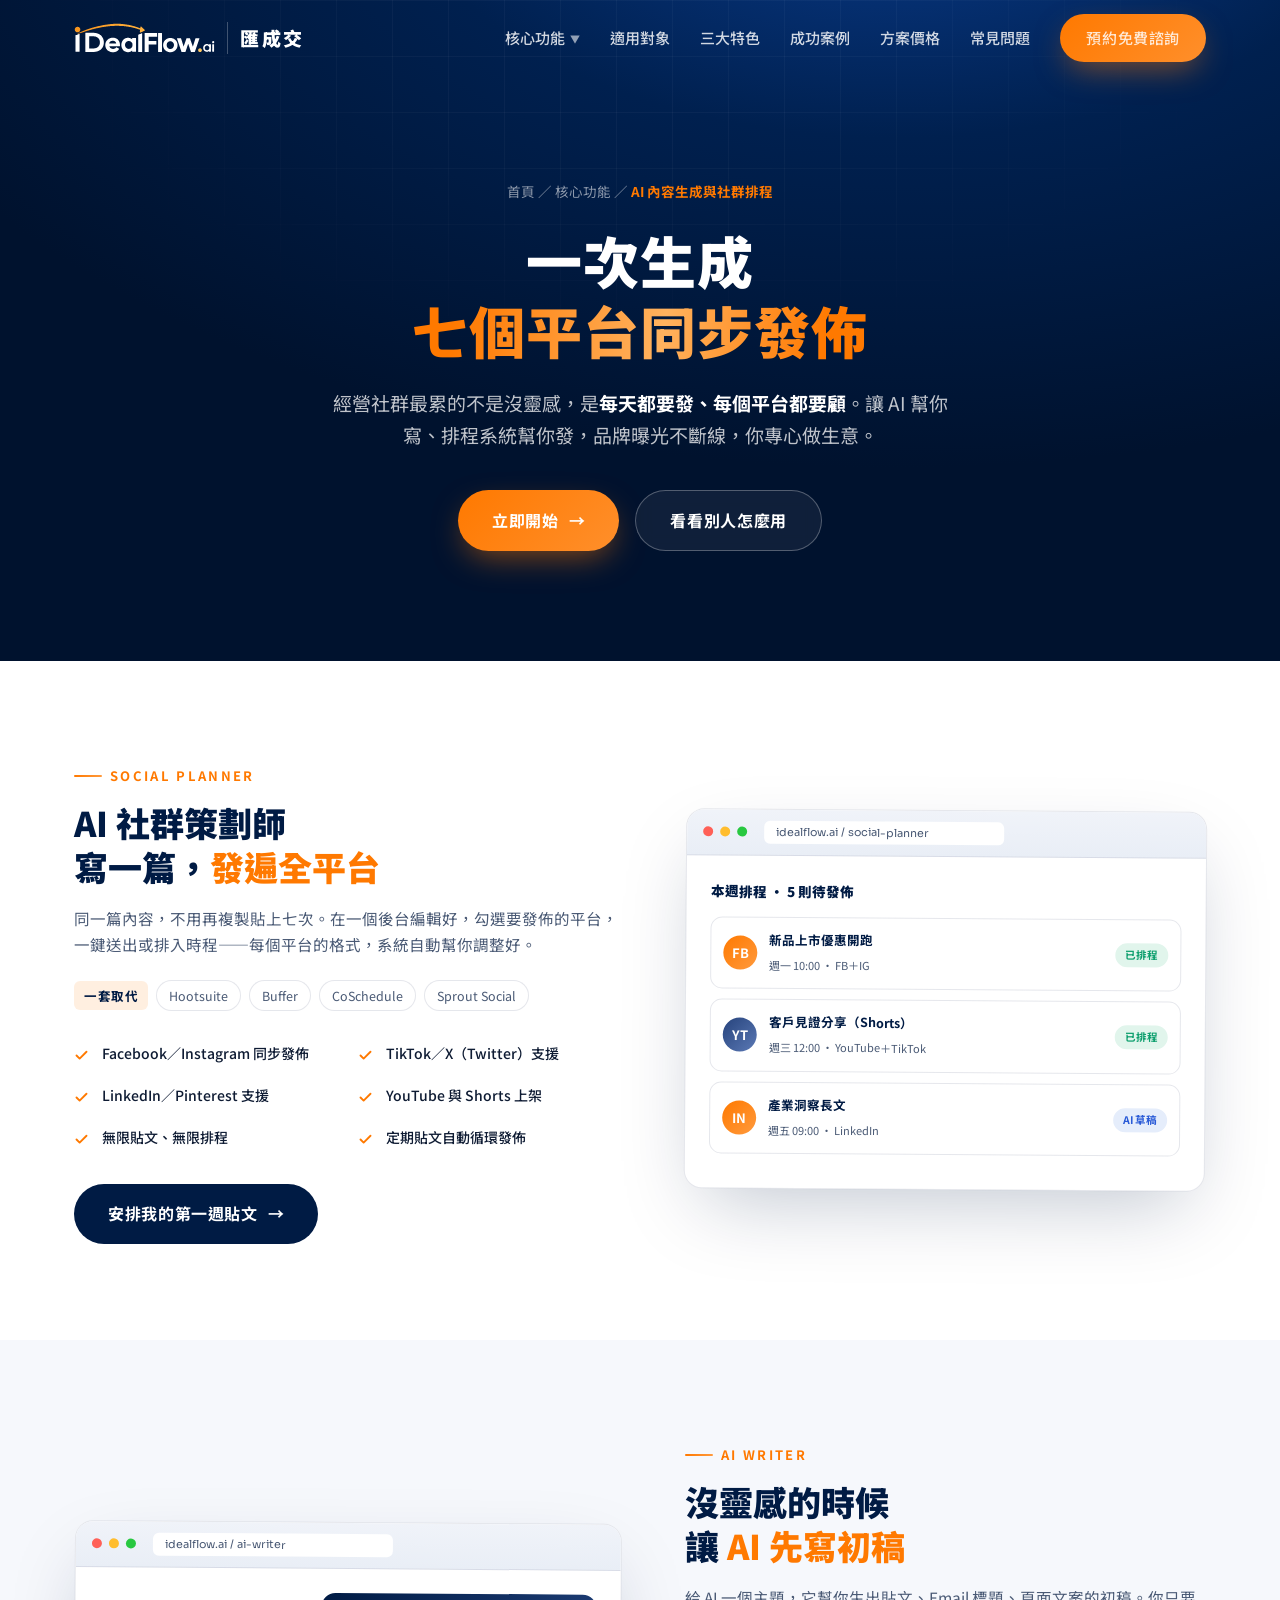
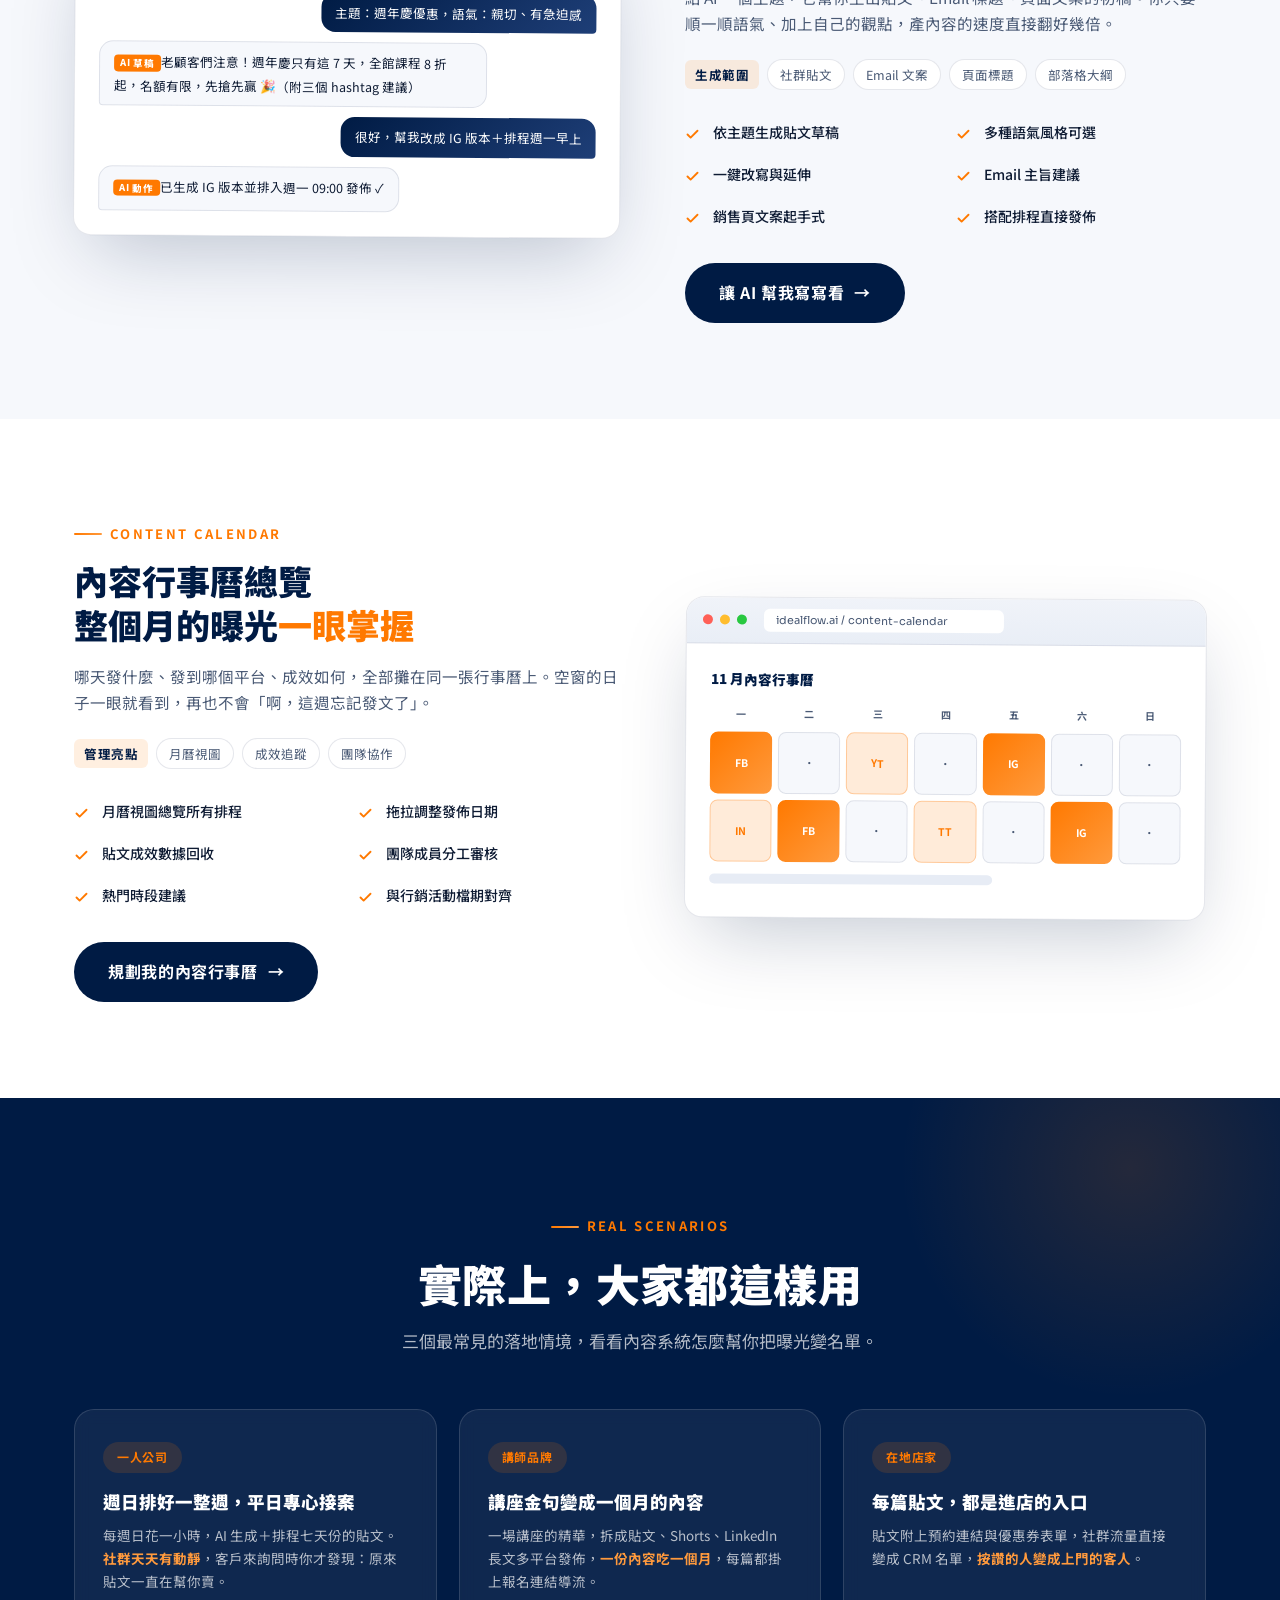
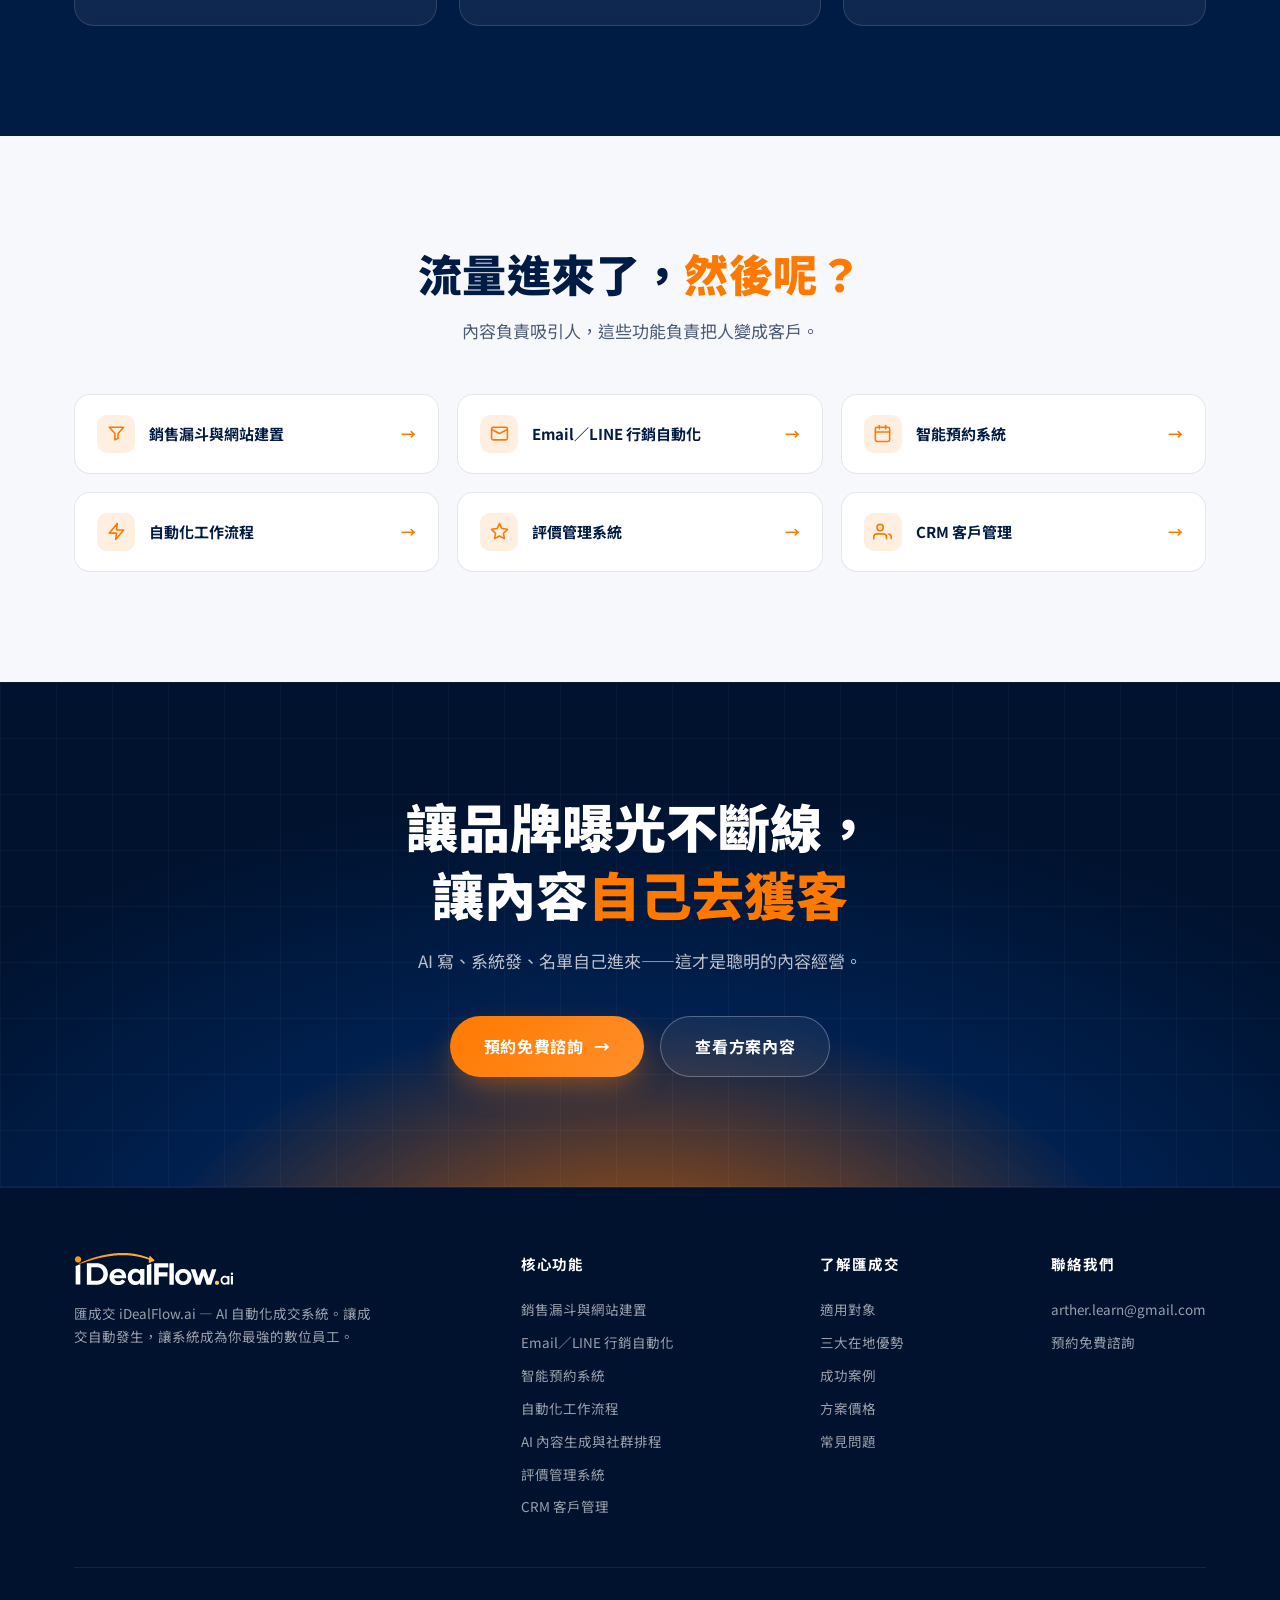
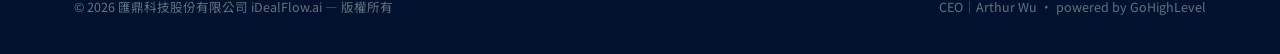
==== commit f51582c8: "logo 上色：官方線稿改實心填色，白字＋金色漸層球與箭頭 Co-Authored-By: Claude Fable 5 <noreply@anthropic.com>" ====
--- a/ai-content.html
+++ b/ai-content.html
@@ -15,7 +15,7 @@
 <header class="nav" id="nav">
   <div class="wrap nav-inner">
     <a class="brand" href="index.html" aria-label="匯成交 iDealFlow.ai">
-      <img class="logo-img" src="assets/logo-white.svg" alt="iDealFlow.ai">
+      <img class="logo-img" src="assets/logo-color.svg" alt="iDealFlow.ai">
       <span class="zh">匯成交</span>
     </a>
     <nav class="nav-links" id="navLinks">
@@ -226,7 +226,7 @@
   <div class="wrap">
     <div class="foot-top">
       <div class="foot-brand">
-        <img class="logo-img" src="assets/logo-white.svg" alt="iDealFlow.ai">
+        <img class="logo-img" src="assets/logo-color.svg" alt="iDealFlow.ai">
         <p>匯成交 iDealFlow.ai — AI 自動化成交系統。讓成交自動發生，讓系統成為你最強的數位員工。</p>
       </div>
       <div class="foot-col">
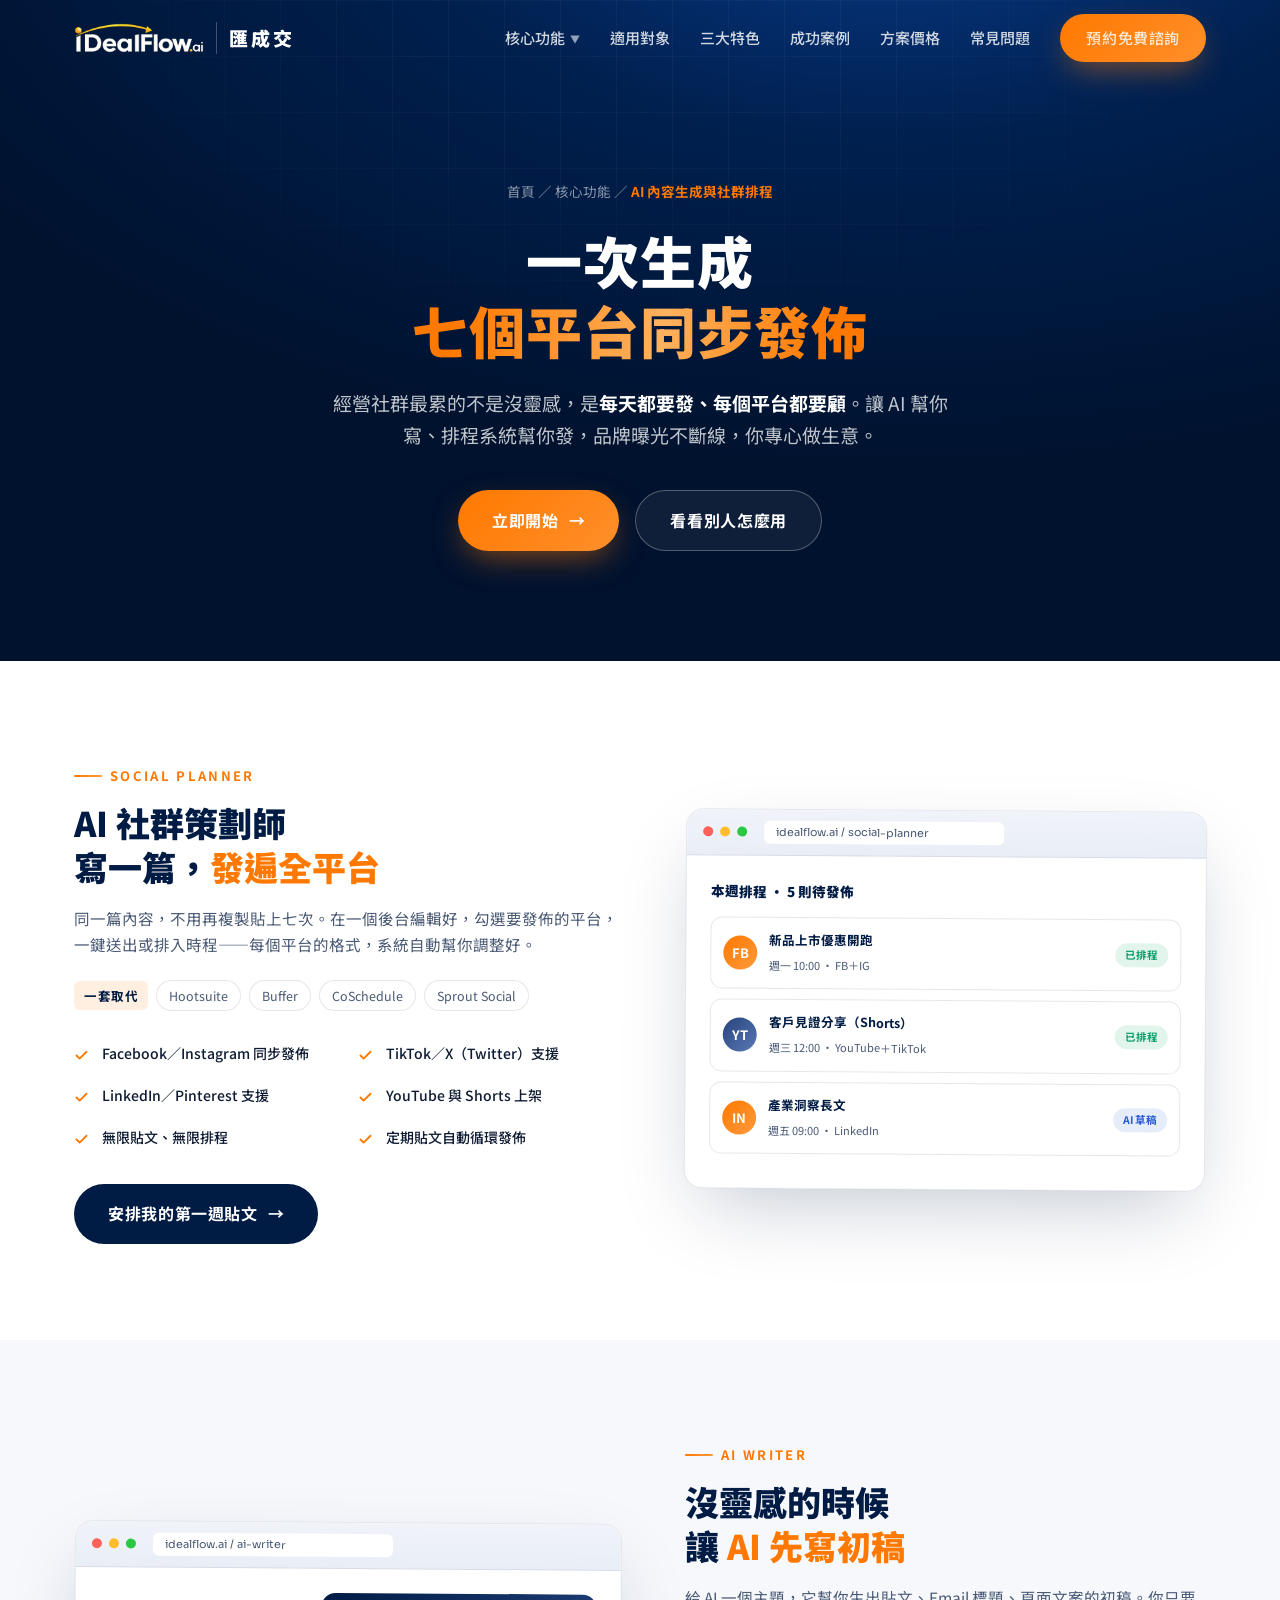
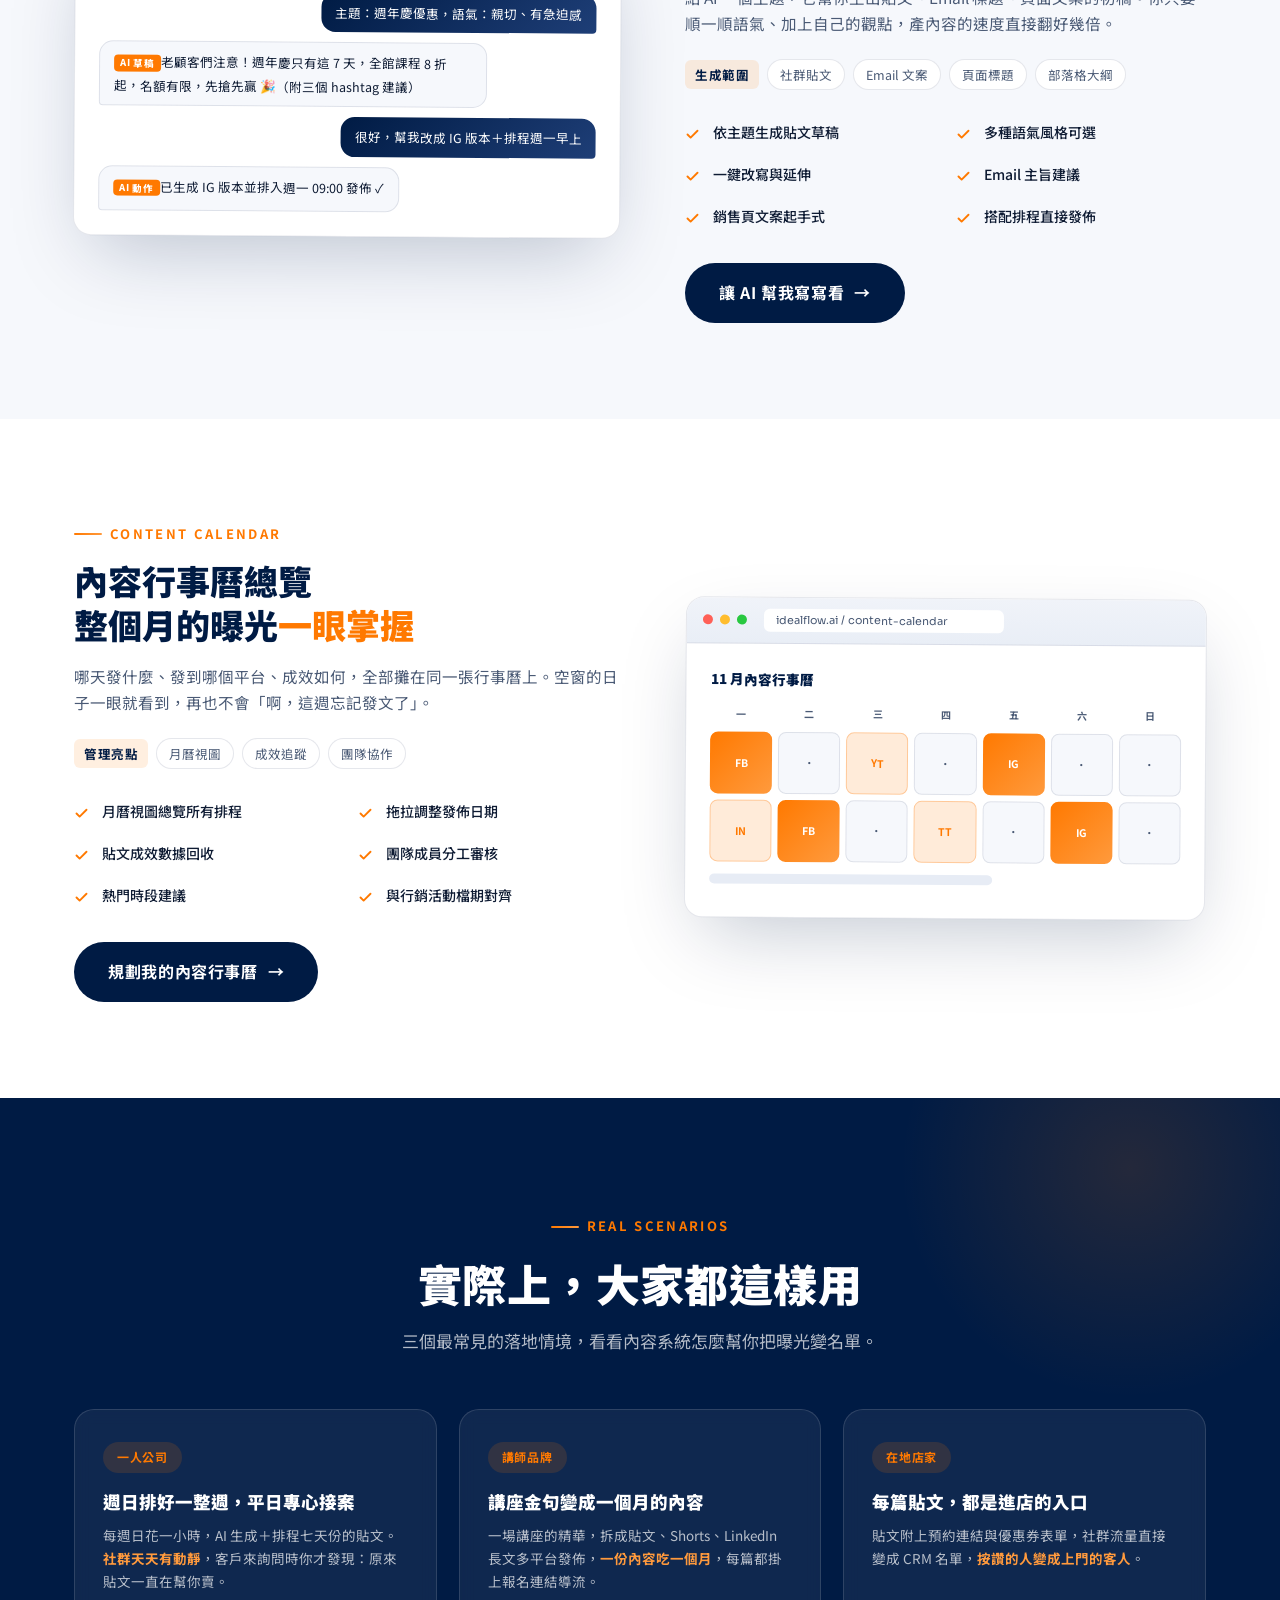
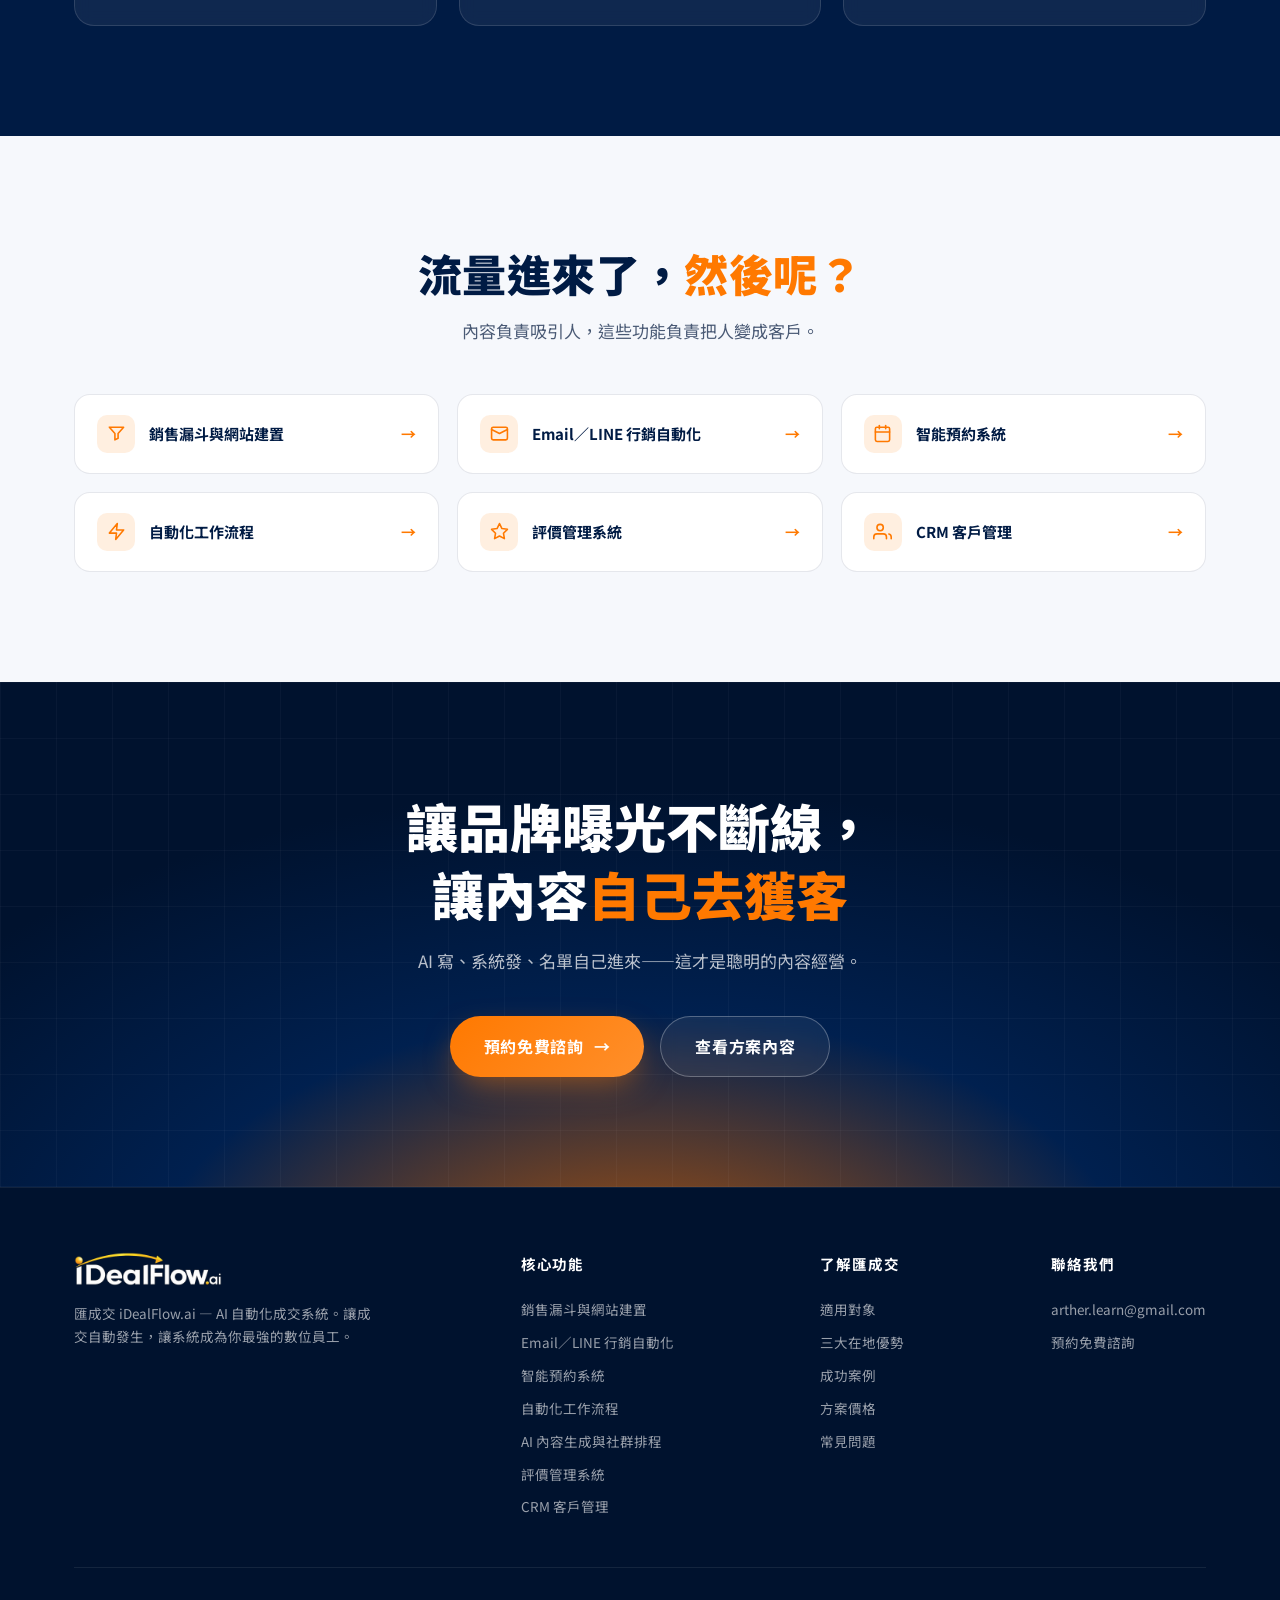
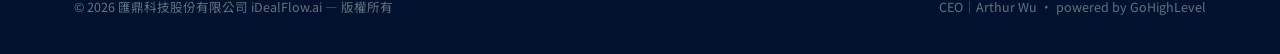
==== commit 0c1f4368: "logo 改用官方去背 PNG（裁切＋縮放至 2x retina 尺寸） Co-Authored-By: Claude Fable 5 <noreply@anthropic.com>" ====
--- a/ai-content.html
+++ b/ai-content.html
@@ -15,7 +15,7 @@
 <header class="nav" id="nav">
   <div class="wrap nav-inner">
     <a class="brand" href="index.html" aria-label="匯成交 iDealFlow.ai">
-      <img class="logo-img" src="assets/logo-color.svg" alt="iDealFlow.ai">
+      <img class="logo-img" src="assets/logo-full.png" alt="iDealFlow.ai">
       <span class="zh">匯成交</span>
     </a>
     <nav class="nav-links" id="navLinks">
@@ -226,7 +226,7 @@
   <div class="wrap">
     <div class="foot-top">
       <div class="foot-brand">
-        <img class="logo-img" src="assets/logo-color.svg" alt="iDealFlow.ai">
+        <img class="logo-img" src="assets/logo-full.png" alt="iDealFlow.ai">
         <p>匯成交 iDealFlow.ai — AI 自動化成交系統。讓成交自動發生，讓系統成為你最強的數位員工。</p>
       </div>
       <div class="foot-col">
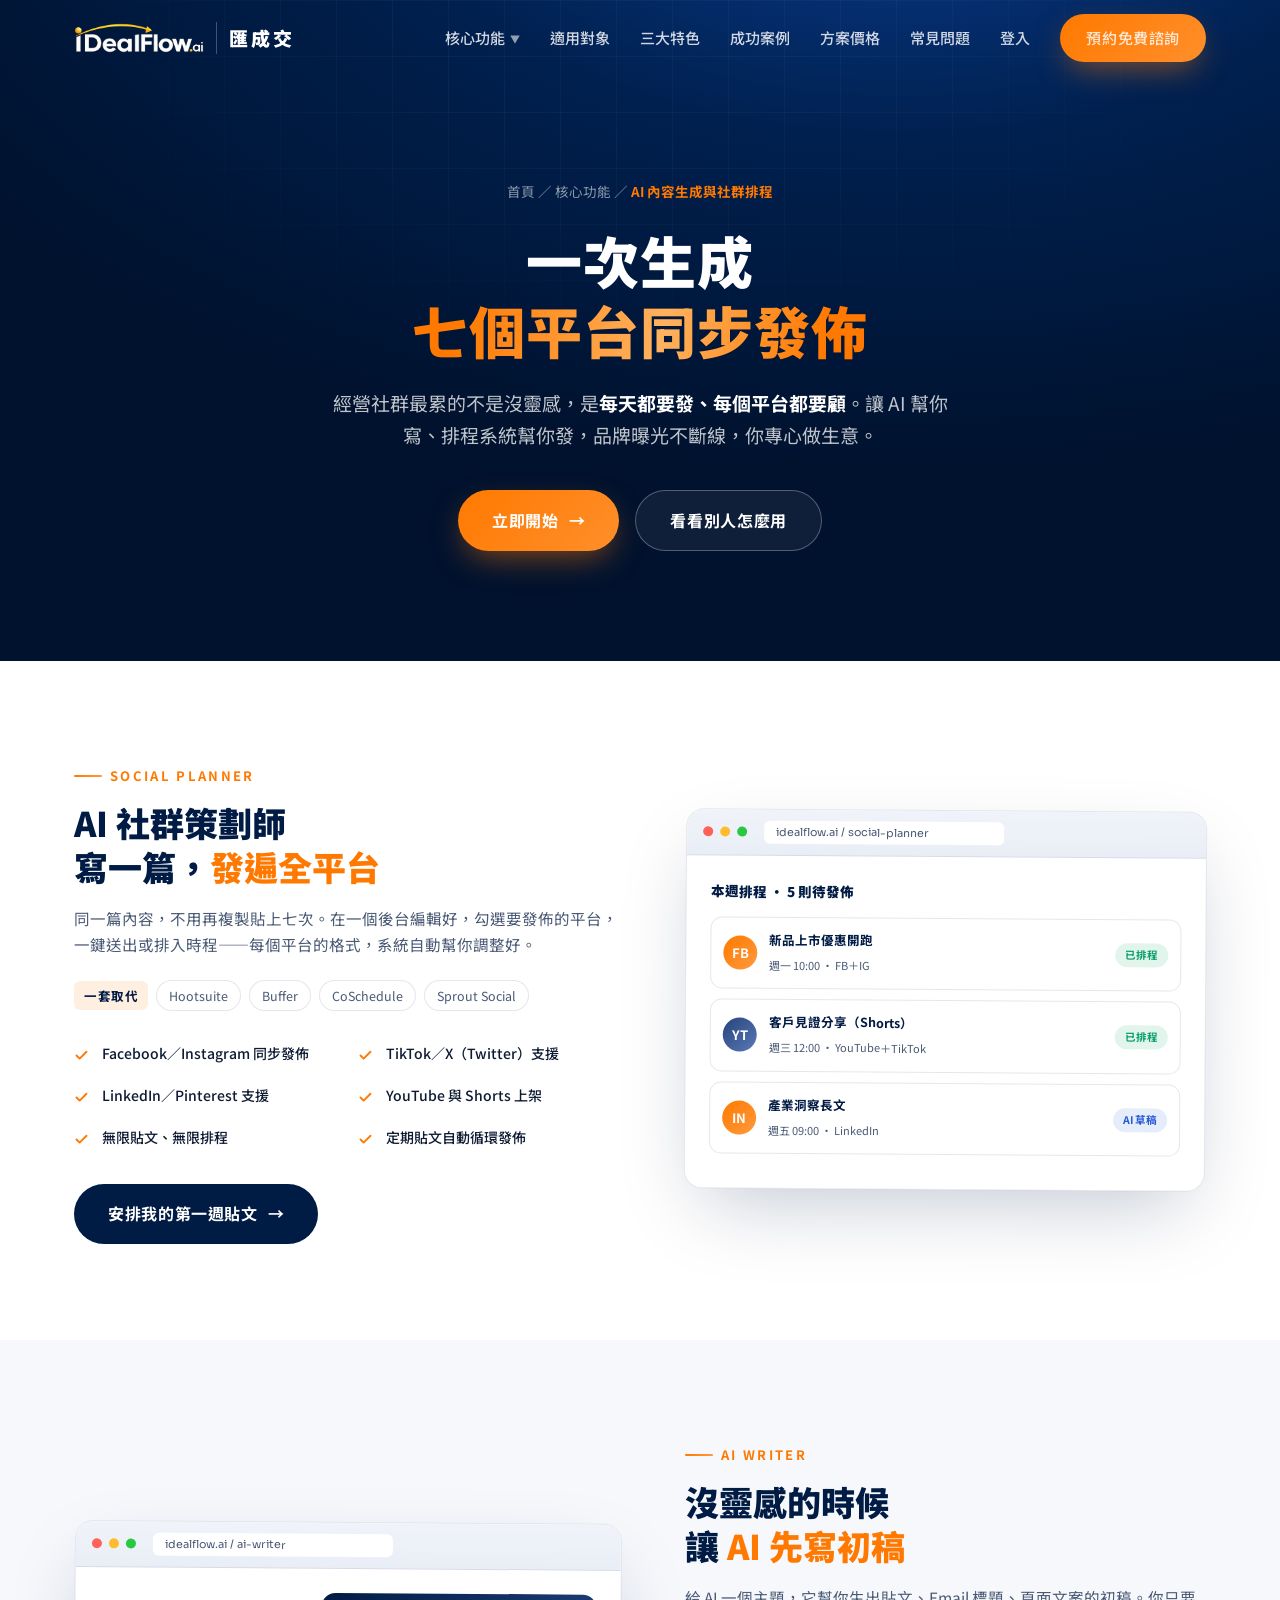
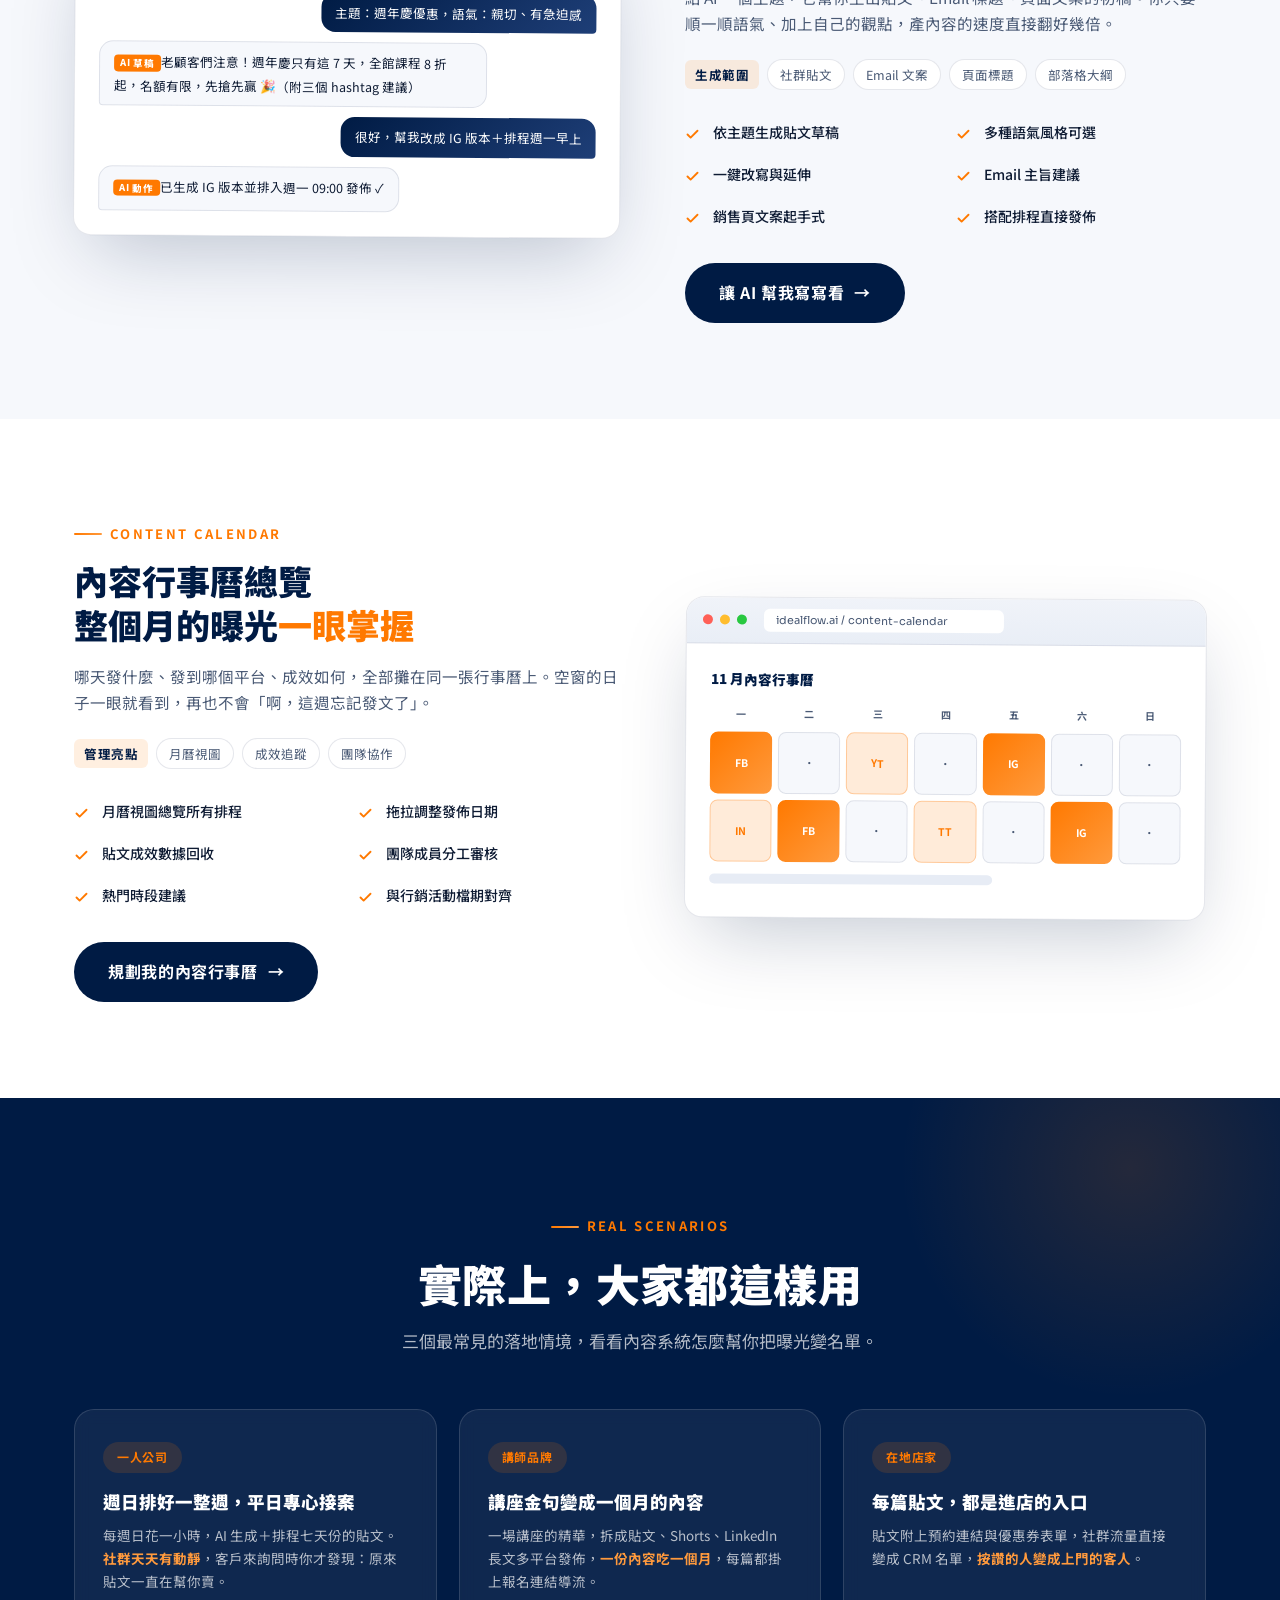
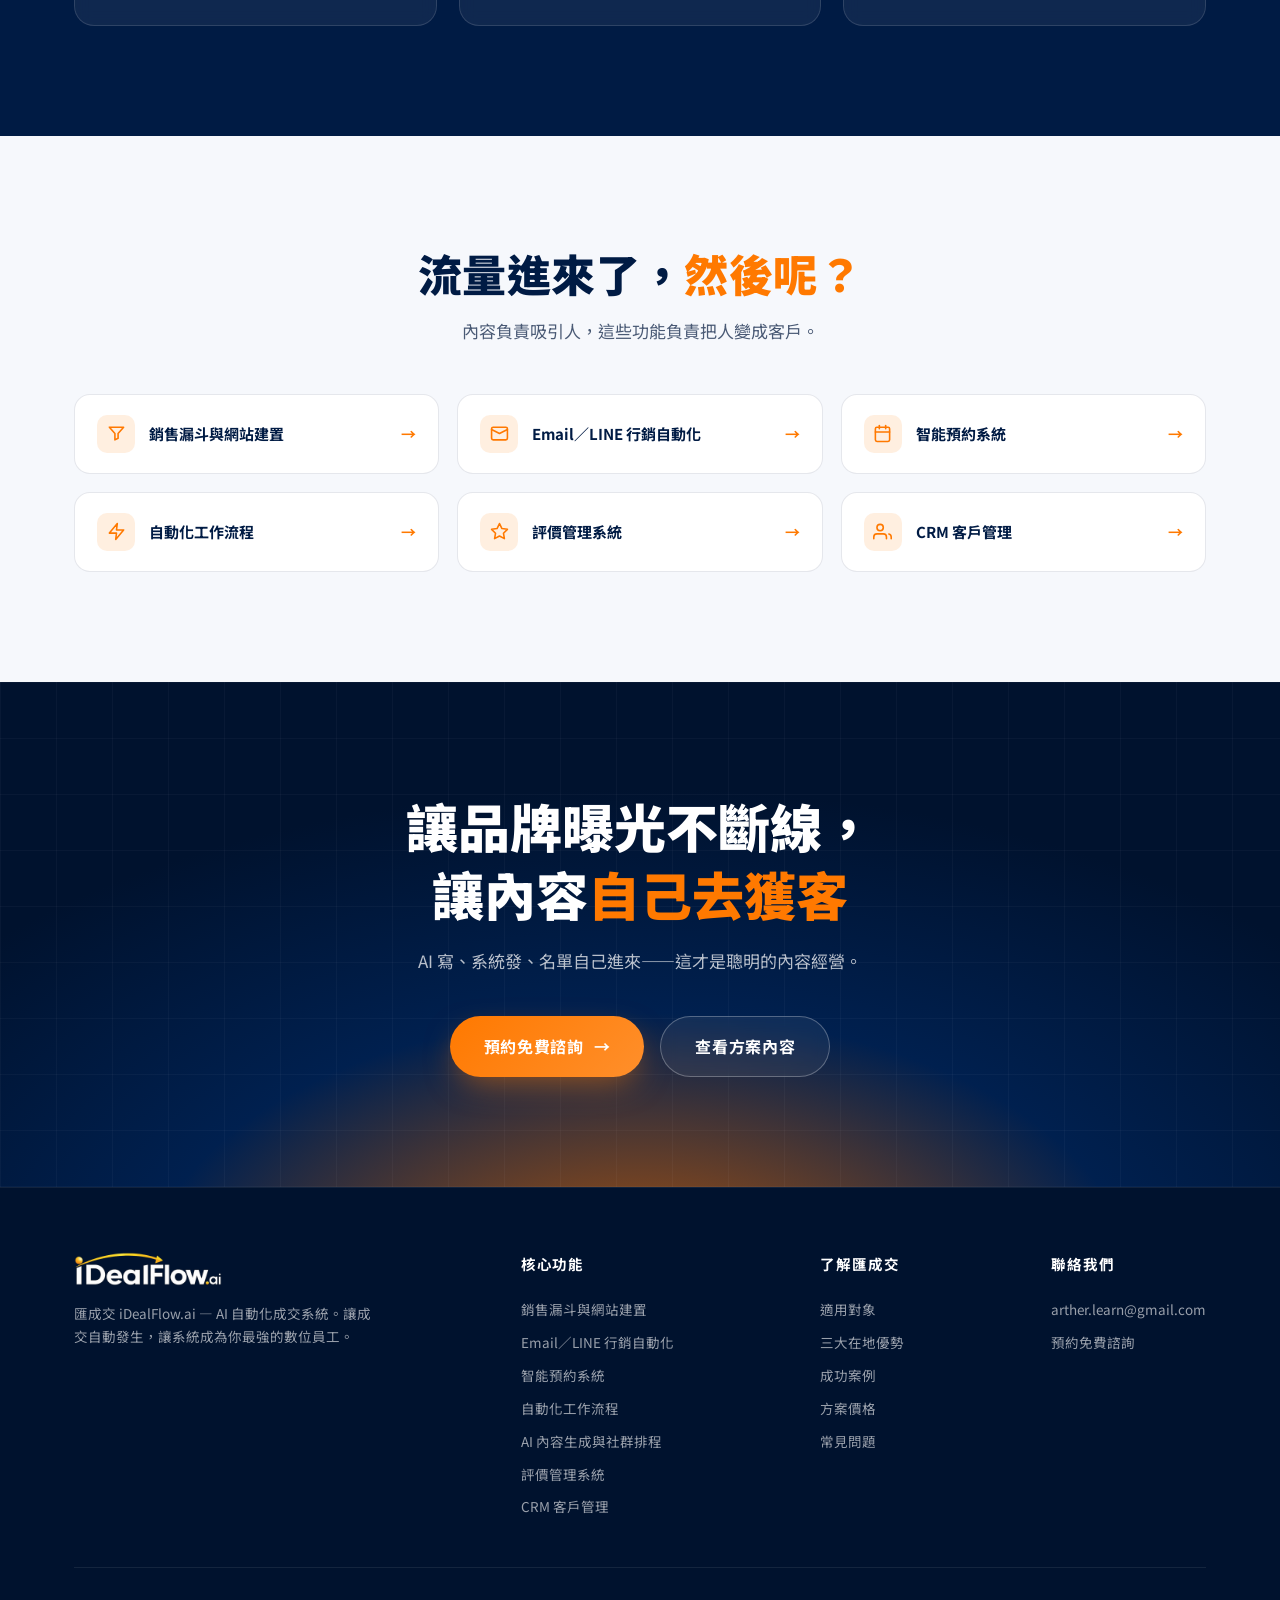
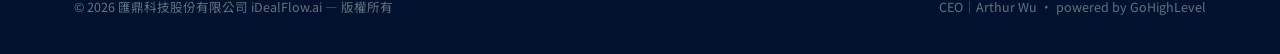
==== commit b1f53666: "導覽列新增「登入」連結，連至 app.idealflow.ai Co-Authored-By: Claude Fable 5 <noreply@anthropic.com>" ====
--- a/ai-content.html
+++ b/ai-content.html
@@ -37,6 +37,7 @@
       <a href="index.html#cases">成功案例</a>
       <a href="index.html#pricing">方案價格</a>
       <a href="index.html#faq">常見問題</a>
+      <a class="nav-login" href="https://app.idealflow.ai" target="_blank" rel="noopener">登入</a>
       <a class="btn btn-primary nav-cta" href="index.html#pricing">預約免費諮詢</a>
     </nav>
     <button class="nav-toggle" id="navToggle" aria-label="選單"><span></span><span></span><span></span></button>
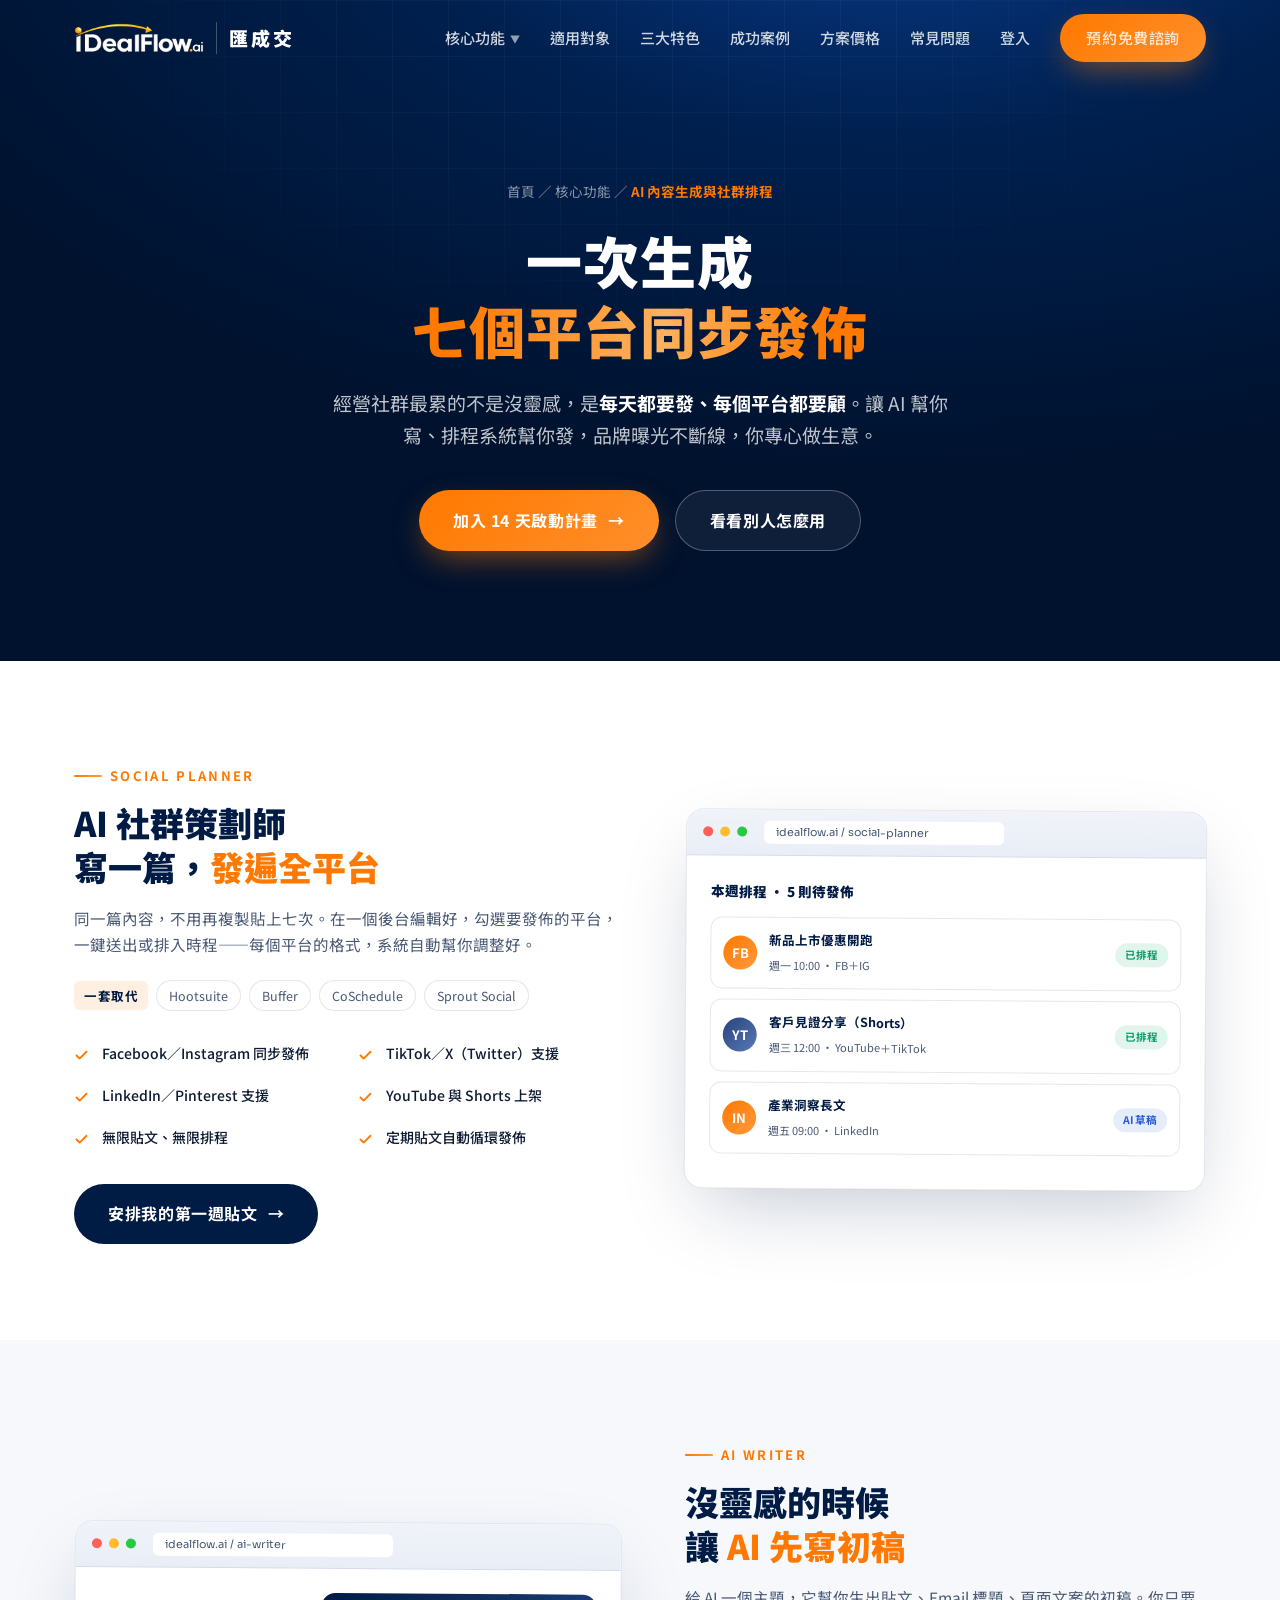
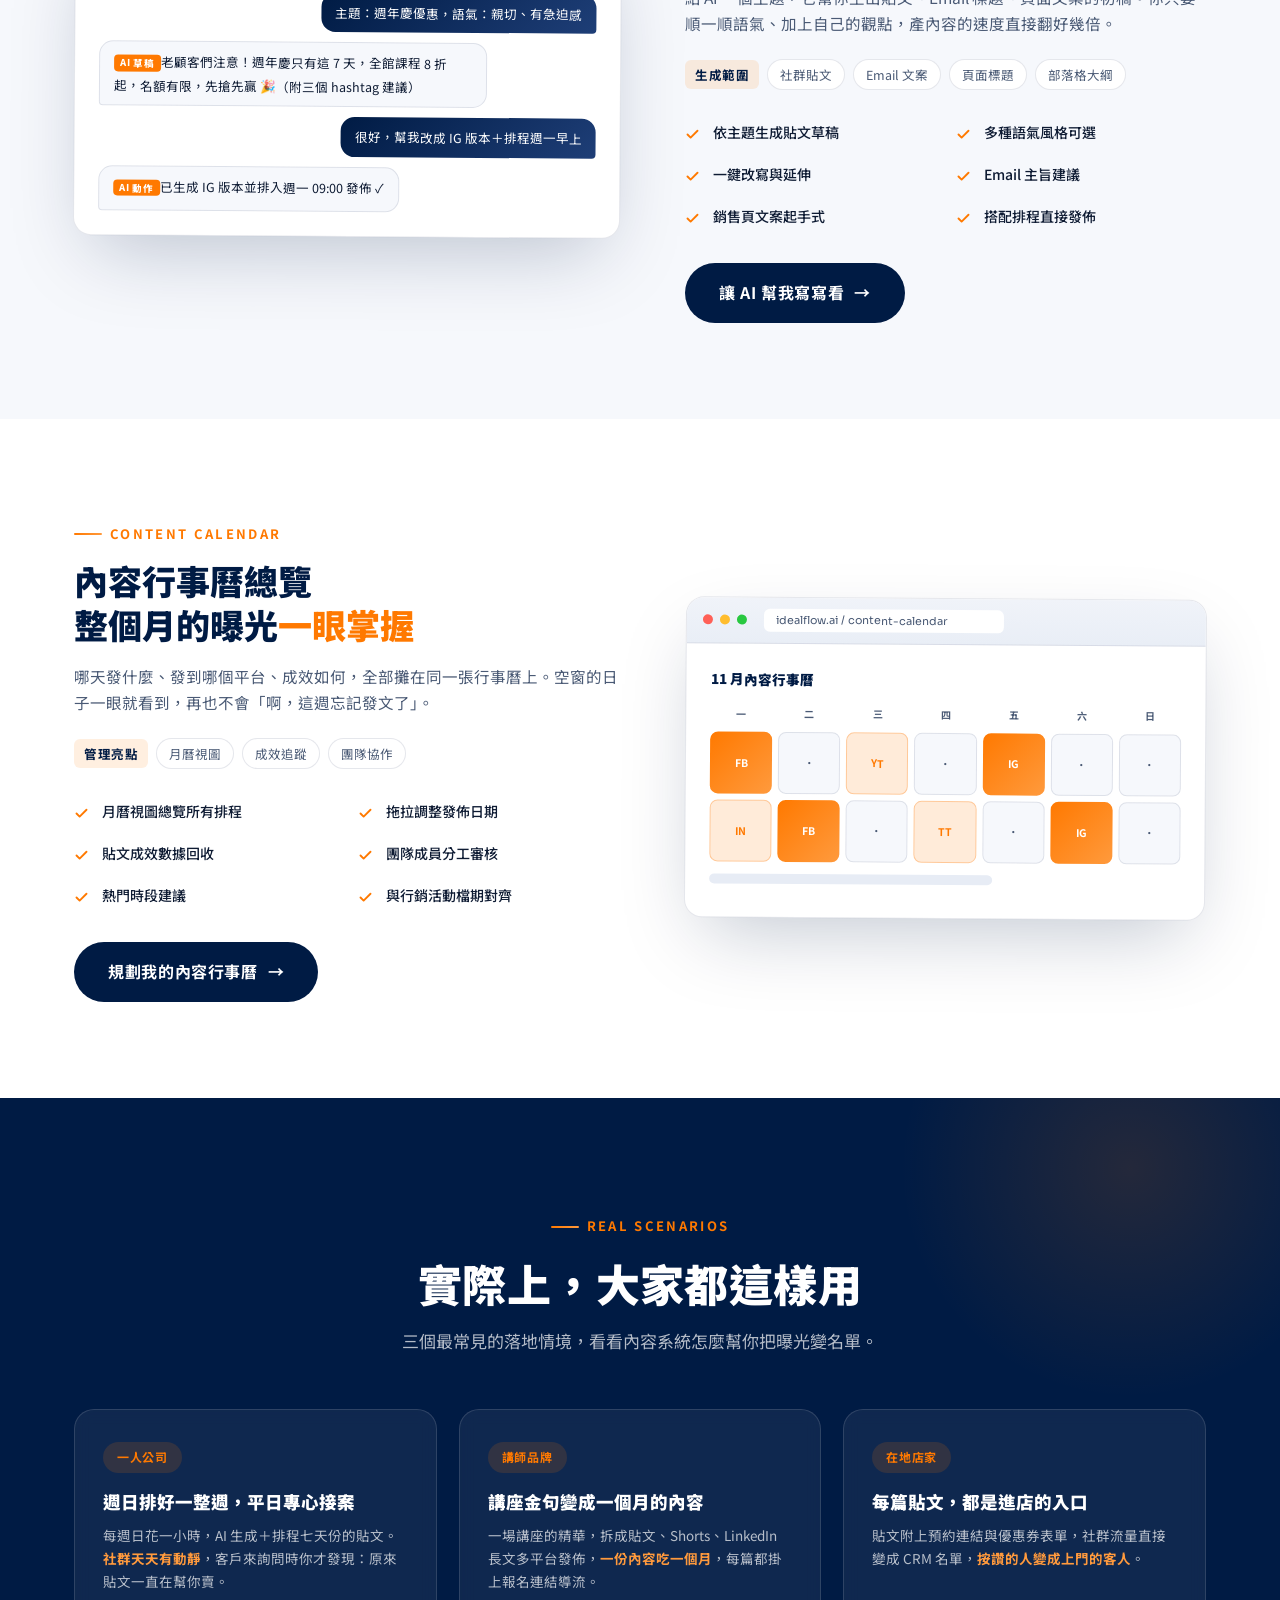
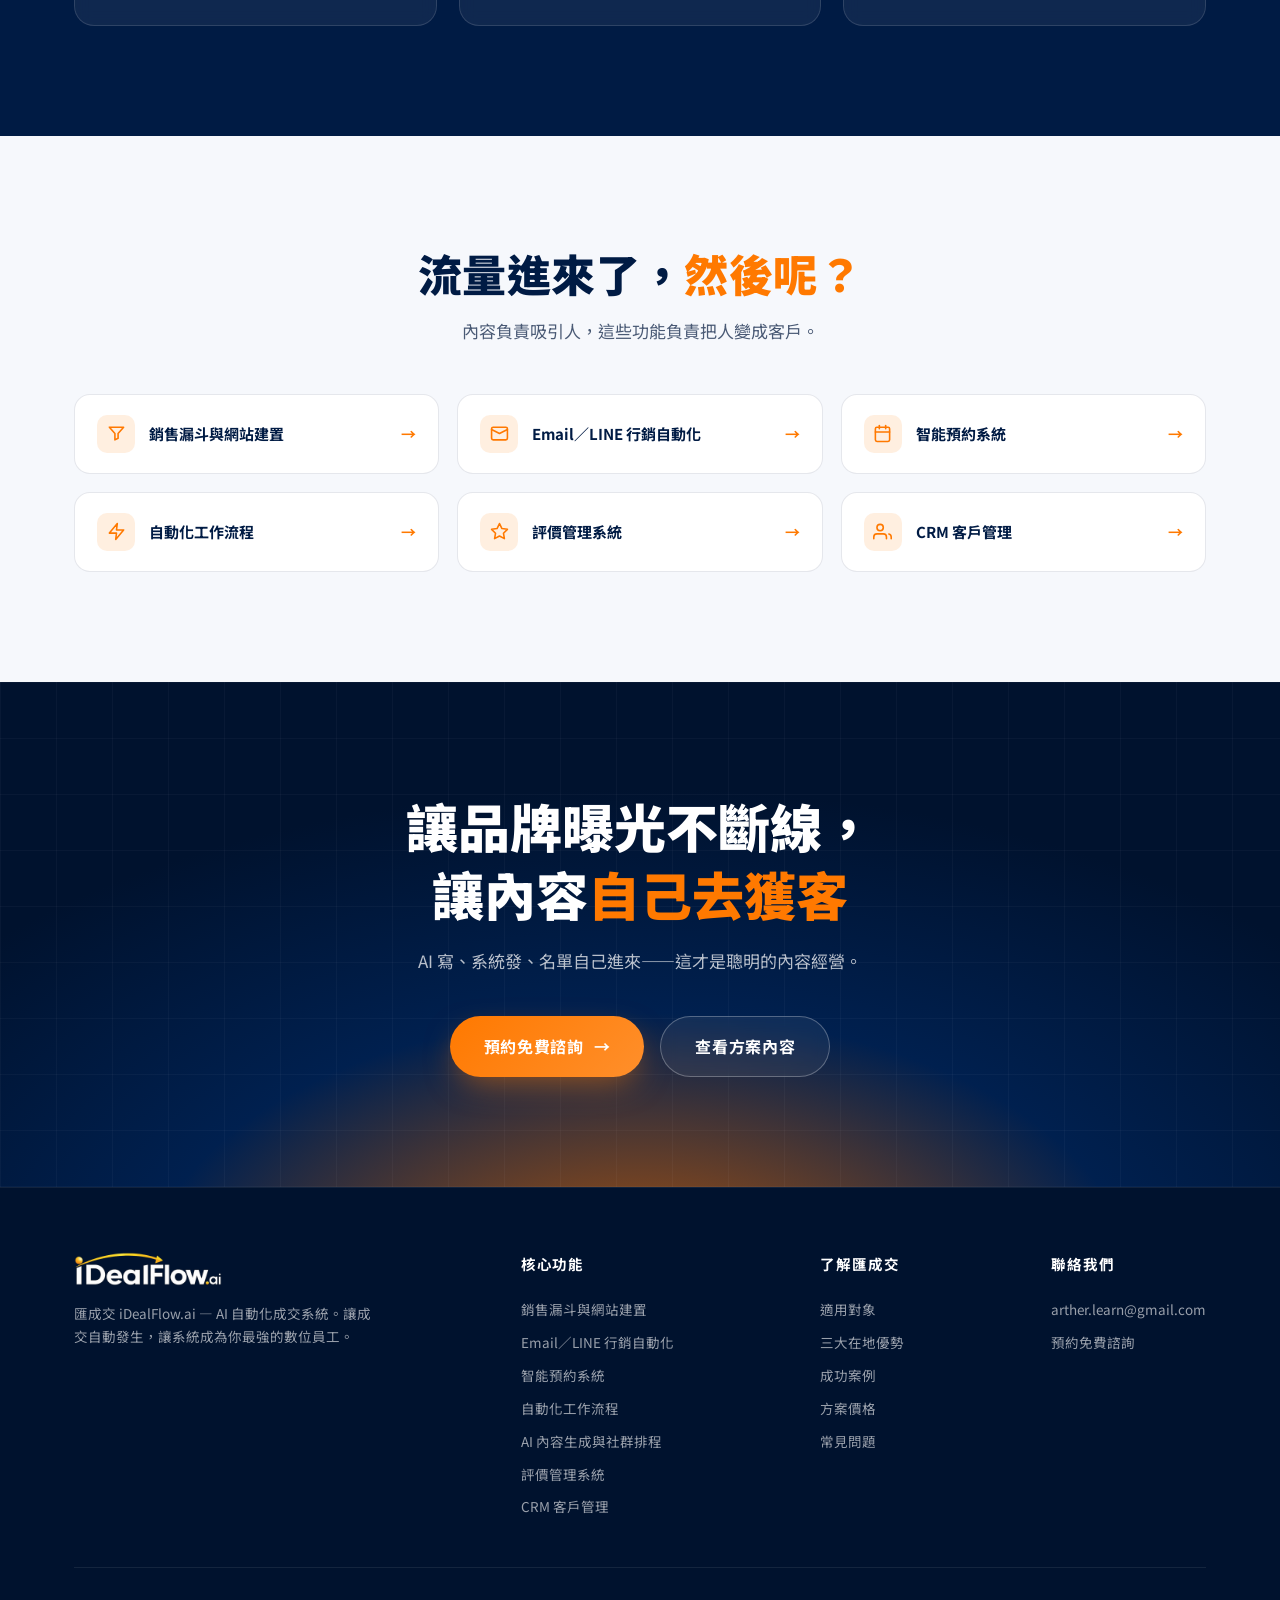
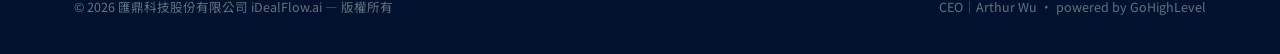
==== commit 7d50b435: "新增 14 天啟動計畫 funnel 頁（start.html），官網各頁 CTA 導流至此 Co-Authored-By: Claude Fable 5 <noreply@anthropic.com" ====
--- a/ai-content.html
+++ b/ai-content.html
@@ -50,7 +50,7 @@
     <h1 class="reveal d1">一次生成<br><span class="grad">七個平台同步發佈</span></h1>
     <p class="sub reveal d2">經營社群最累的不是沒靈感，是<strong>每天都要發、每個平台都要顧</strong>。讓 AI 幫你寫、排程系統幫你發，品牌曝光不斷線，你專心做生意。</p>
     <div class="hero-ctas reveal d3">
-      <a class="btn btn-primary" href="index.html#pricing">立即開始 <span class="arr">→</span></a>
+      <a class="btn btn-primary" href="start.html">加入 14 天啟動計畫 <span class="arr">→</span></a>
       <a class="btn btn-ghost" href="index.html#cases">看看別人怎麼用</a>
     </div>
   </div>
--- a/assets/style.css
+++ b/assets/style.css
@@ -423,3 +423,131 @@
   .checklist{grid-template-columns:1fr}
   .mf-grid{grid-template-columns:1fr}
 }
+
+/* ============================================================
+   Funnel Page（14 天啟動計畫）
+   ============================================================ */
+.fp-nav{position:fixed;top:0;left:0;right:0;z-index:100;background:rgba(0,18,46,.9);backdrop-filter:blur(18px)}
+.fp-badgeline{display:flex;gap:14px;justify-content:center;flex-wrap:wrap;margin-bottom:28px}
+.fp-chip{display:inline-flex;align-items:center;gap:8px;border:1px solid rgba(255,255,255,.2);background:rgba(255,255,255,.06);border-radius:999px;padding:8px 20px;font-size:13.5px;color:rgba(255,255,255,.85)}
+.fp-chip b{color:var(--orange)}
+.fp-nos{display:flex;gap:26px;justify-content:center;flex-wrap:wrap;margin-top:30px}
+.fp-no{display:flex;align-items:center;gap:9px;font-size:15px;color:rgba(255,255,255,.85)}
+.fp-no .x{width:22px;height:22px;border-radius:50%;background:rgba(255,121,0,.16);color:var(--orange);display:flex;align-items:center;justify-content:center;font-weight:800;font-size:12px}
+.fp-risk{margin-top:22px;font-size:13.5px;color:rgba(255,255,255,.55)}
+.fp-risk b{color:#7BE3AE}
+
+/* 痛點 */
+.pain{background:var(--bg-soft)}
+.pain-grid{display:grid;grid-template-columns:repeat(3,1fr);gap:22px;margin-top:56px}
+.pain-card{background:#fff;border:1px solid var(--line);border-radius:20px;padding:36px 30px;position:relative;transition:all .35s}
+.pain-card:hover{transform:translateY(-6px);box-shadow:var(--shadow-md)}
+.pain-card .pq{font-size:18px;font-weight:900;color:var(--navy);margin-bottom:12px;line-height:1.5}
+.pain-card .pq::before{content:"✗ ";color:#E5484D}
+.pain-card p{font-size:14px;color:var(--slate)}
+.pain-note{text-align:center;margin-top:40px;font-size:16.5px;font-weight:700;color:var(--navy)}
+.pain-note em{font-style:normal;color:var(--orange)}
+
+/* 創辦人 */
+.founder{background:#fff}
+.founder-grid{display:grid;grid-template-columns:.9fr 1.5fr;gap:56px;align-items:start;margin-top:52px}
+.founder-card{position:sticky;top:110px;background:linear-gradient(170deg,var(--navy),var(--navy-deep));border-radius:26px;padding:44px 36px;color:#fff;text-align:center;box-shadow:var(--shadow-lg)}
+.founder-card .favatar{width:120px;height:120px;border-radius:50%;background:linear-gradient(135deg,var(--orange),#FF9E45);display:flex;align-items:center;justify-content:center;font-size:48px;font-weight:900;margin:0 auto 20px;box-shadow:0 14px 40px -10px rgba(255,121,0,.6)}
+.founder-card h4{font-size:22px;font-weight:900}
+.founder-card .ftitle{font-size:13.5px;color:var(--orange-2);margin:4px 0 20px}
+.founder-card ul{list-style:none;text-align:left}
+.founder-card li{padding:9px 0 9px 26px;position:relative;font-size:13.5px;color:rgba(255,255,255,.82);border-bottom:1px dashed rgba(255,255,255,.12)}
+.founder-card li:last-child{border-bottom:none}
+.founder-card li::before{content:"★";position:absolute;left:2px;color:var(--orange);font-size:11px}
+.founder-txt h3{font-size:24px;font-weight:900;color:var(--navy);margin-bottom:18px}
+.founder-txt p{font-size:15px;color:var(--slate);margin-bottom:16px}
+.founder-txt p b{color:var(--navy)}
+.founder-txt .fhl{background:linear-gradient(transparent 60%,rgba(255,121,0,.25) 60%);font-weight:700;color:var(--navy)}
+
+/* 方案內容 offer stack */
+.offer{position:relative;background:radial-gradient(1000px 600px at 50% -10%,#0A3D8F 0%,var(--navy-2) 45%,var(--navy-deep) 100%);color:#fff;overflow:hidden}
+.offer .h2{color:#fff}
+.offer-box{max-width:760px;margin:56px auto 0;background:linear-gradient(160deg,rgba(255,255,255,.1),rgba(255,255,255,.04));border:1px solid rgba(255,255,255,.16);border-radius:28px;padding:48px 46px;backdrop-filter:blur(12px);position:relative;z-index:1}
+.offer-box .obadge{display:inline-block;background:linear-gradient(135deg,var(--orange),#FF9E45);border-radius:999px;padding:8px 22px;font-size:13px;font-weight:800;letter-spacing:.1em;margin-bottom:26px}
+.offer-row{display:flex;align-items:baseline;gap:12px;padding:13px 0;border-bottom:1px dashed rgba(255,255,255,.14);font-size:15px}
+.offer-row .oname{font-weight:700}
+.offer-row .odots{flex:1;border-bottom:2px dotted rgba(255,255,255,.2);transform:translateY(-4px)}
+.offer-row .oval{font-family:var(--font-en);font-weight:700;color:var(--orange-2);white-space:nowrap}
+.offer-total{display:flex;justify-content:space-between;align-items:center;padding:22px 0 6px;font-size:17px;font-weight:900}
+.offer-total .tval{font-family:var(--font-en);font-size:26px;color:var(--orange)}
+.offer-price{text-align:center;margin-top:34px;padding-top:32px;border-top:1px solid rgba(255,255,255,.15)}
+.offer-price .strike{font-size:15px;color:rgba(255,255,255,.5);text-decoration:line-through}
+.offer-price .now{font-family:var(--font-en);font-size:54px;font-weight:800;line-height:1.1;margin:8px 0}
+.offer-price .now small{font-size:20px;color:rgba(255,255,255,.65);font-weight:600}
+.offer-price .percoffee{font-size:14.5px;color:var(--orange-2);font-weight:700;margin-bottom:26px}
+.offer-price .btn{width:100%;max-width:420px}
+
+/* 對比表 */
+.compare{background:var(--bg-soft)}
+.cmp-table{max-width:820px;margin:52px auto 0;background:#fff;border:1px solid var(--line);border-radius:22px;overflow:hidden;box-shadow:var(--shadow-md)}
+.cmp-head{display:grid;grid-template-columns:1.4fr 1fr 1fr;background:var(--navy);color:#fff;font-weight:800;font-size:14.5px}
+.cmp-head>div{padding:18px 22px}
+.cmp-head .hi-col{background:linear-gradient(135deg,var(--orange),#FF8F2B)}
+.cmp-row{display:grid;grid-template-columns:1.4fr 1fr 1fr;border-top:1px solid var(--line);font-size:14px}
+.cmp-row>div{padding:14px 22px;display:flex;align-items:center}
+.cmp-row .cl{color:var(--navy);font-weight:600}
+.cmp-row .cm{color:var(--slate);font-family:var(--font-en)}
+.cmp-row .cr{color:var(--orange);font-weight:800;justify-content:center}
+.cmp-row.total{background:#FFF7EF;font-weight:900}
+.cmp-row.total .cm{color:#E5484D;font-size:16px}
+.cmp-row.total .cr{font-size:16px}
+.cmp-note{text-align:center;margin-top:26px;font-size:14px;color:var(--slate)}
+
+/* 適合/不適合 */
+.fit{background:#fff}
+.fit-grid{display:grid;grid-template-columns:1fr 1fr;gap:26px;margin-top:52px}
+.fit-col{border-radius:22px;padding:38px 34px}
+.fit-col.yes{background:linear-gradient(160deg,#F0FBF5,#E1F5EC);border:1px solid rgba(14,159,110,.25)}
+.fit-col.no{background:linear-gradient(160deg,#FDF3F3,#FBE9E9);border:1px solid rgba(229,72,77,.2)}
+.fit-col h4{font-size:19px;font-weight:900;margin-bottom:18px}
+.fit-col.yes h4{color:#0E7A55}
+.fit-col.no h4{color:#C0393E}
+.fit-col li{list-style:none;padding:9px 0 9px 30px;position:relative;font-size:14.5px;color:var(--slate)}
+.fit-col.yes li::before{content:"✓";position:absolute;left:0;color:#0E9F6E;font-weight:800}
+.fit-col.no li::before{content:"✗";position:absolute;left:0;color:#E5484D;font-weight:800}
+
+/* 保證 */
+.guarantee{max-width:760px;margin:64px auto 0;display:flex;gap:26px;align-items:center;background:#fff;border:2px dashed rgba(255,121,0,.5);border-radius:22px;padding:34px 38px}
+.guarantee .gseal{flex-shrink:0;width:92px;height:92px;border-radius:50%;background:linear-gradient(135deg,var(--orange),#FF9E45);color:#fff;display:flex;flex-direction:column;align-items:center;justify-content:center;font-weight:900;box-shadow:0 14px 34px -10px rgba(255,121,0,.5)}
+.guarantee .gseal b{font-family:var(--font-en);font-size:26px;line-height:1}
+.guarantee .gseal span{font-size:10.5px;letter-spacing:.1em}
+.guarantee h5{font-size:18px;font-weight:900;color:var(--navy);margin-bottom:6px}
+.guarantee p{font-size:14px;color:var(--slate)}
+
+/* 見證 quote */
+.quotes{background:var(--bg-soft)}
+.q-grid{display:grid;grid-template-columns:repeat(3,1fr);gap:22px;margin-top:52px}
+.q-card{background:#fff;border:1px solid var(--line);border-radius:20px;padding:32px 28px;position:relative;transition:all .35s}
+.q-card:hover{transform:translateY(-6px);box-shadow:var(--shadow-md)}
+.q-card .qstars{color:var(--orange);letter-spacing:3px;margin-bottom:14px}
+.q-card p{font-size:14px;color:var(--slate);margin-bottom:20px}
+.q-card .qwho{display:flex;align-items:center;gap:12px}
+.q-card .qav{width:42px;height:42px;border-radius:50%;background:linear-gradient(135deg,var(--navy),#1E3E77);color:#fff;font-weight:800;font-size:15px;display:flex;align-items:center;justify-content:center}
+.q-card .qwho b{display:block;font-size:14px;color:var(--navy)}
+.q-card .qwho span{font-size:12px;color:var(--slate)}
+
+/* 底部懸浮 CTA */
+.fp-sticky{position:fixed;left:0;right:0;bottom:0;z-index:90;background:rgba(0,18,46,.94);backdrop-filter:blur(16px);border-top:1px solid rgba(255,121,0,.35);padding:12px 0;transform:translateY(110%);transition:transform .45s cubic-bezier(.2,.8,.2,1)}
+.fp-sticky.show{transform:none}
+.fp-sticky .wrap{display:flex;align-items:center;justify-content:space-between;gap:18px}
+.fp-sticky .st-txt{color:#fff;font-size:14.5px;font-weight:700}
+.fp-sticky .st-txt small{display:block;font-weight:400;font-size:12px;color:rgba(255,255,255,.6)}
+.fp-sticky .btn{padding:12px 28px;font-size:14.5px;white-space:nowrap}
+
+@media(max-width:1024px){
+  .pain-grid,.q-grid{grid-template-columns:1fr;max-width:540px;margin-left:auto;margin-right:auto}
+  .founder-grid{grid-template-columns:1fr}
+  .founder-card{position:static;max-width:420px;margin:0 auto}
+  .fit-grid{grid-template-columns:1fr}
+}
+@media(max-width:768px){
+  .offer-box{padding:34px 24px}
+  .cmp-head>div,.cmp-row>div{padding:12px 12px;font-size:12.5px}
+  .guarantee{flex-direction:column;text-align:center}
+  .fp-sticky .st-txt small{display:none}
+}
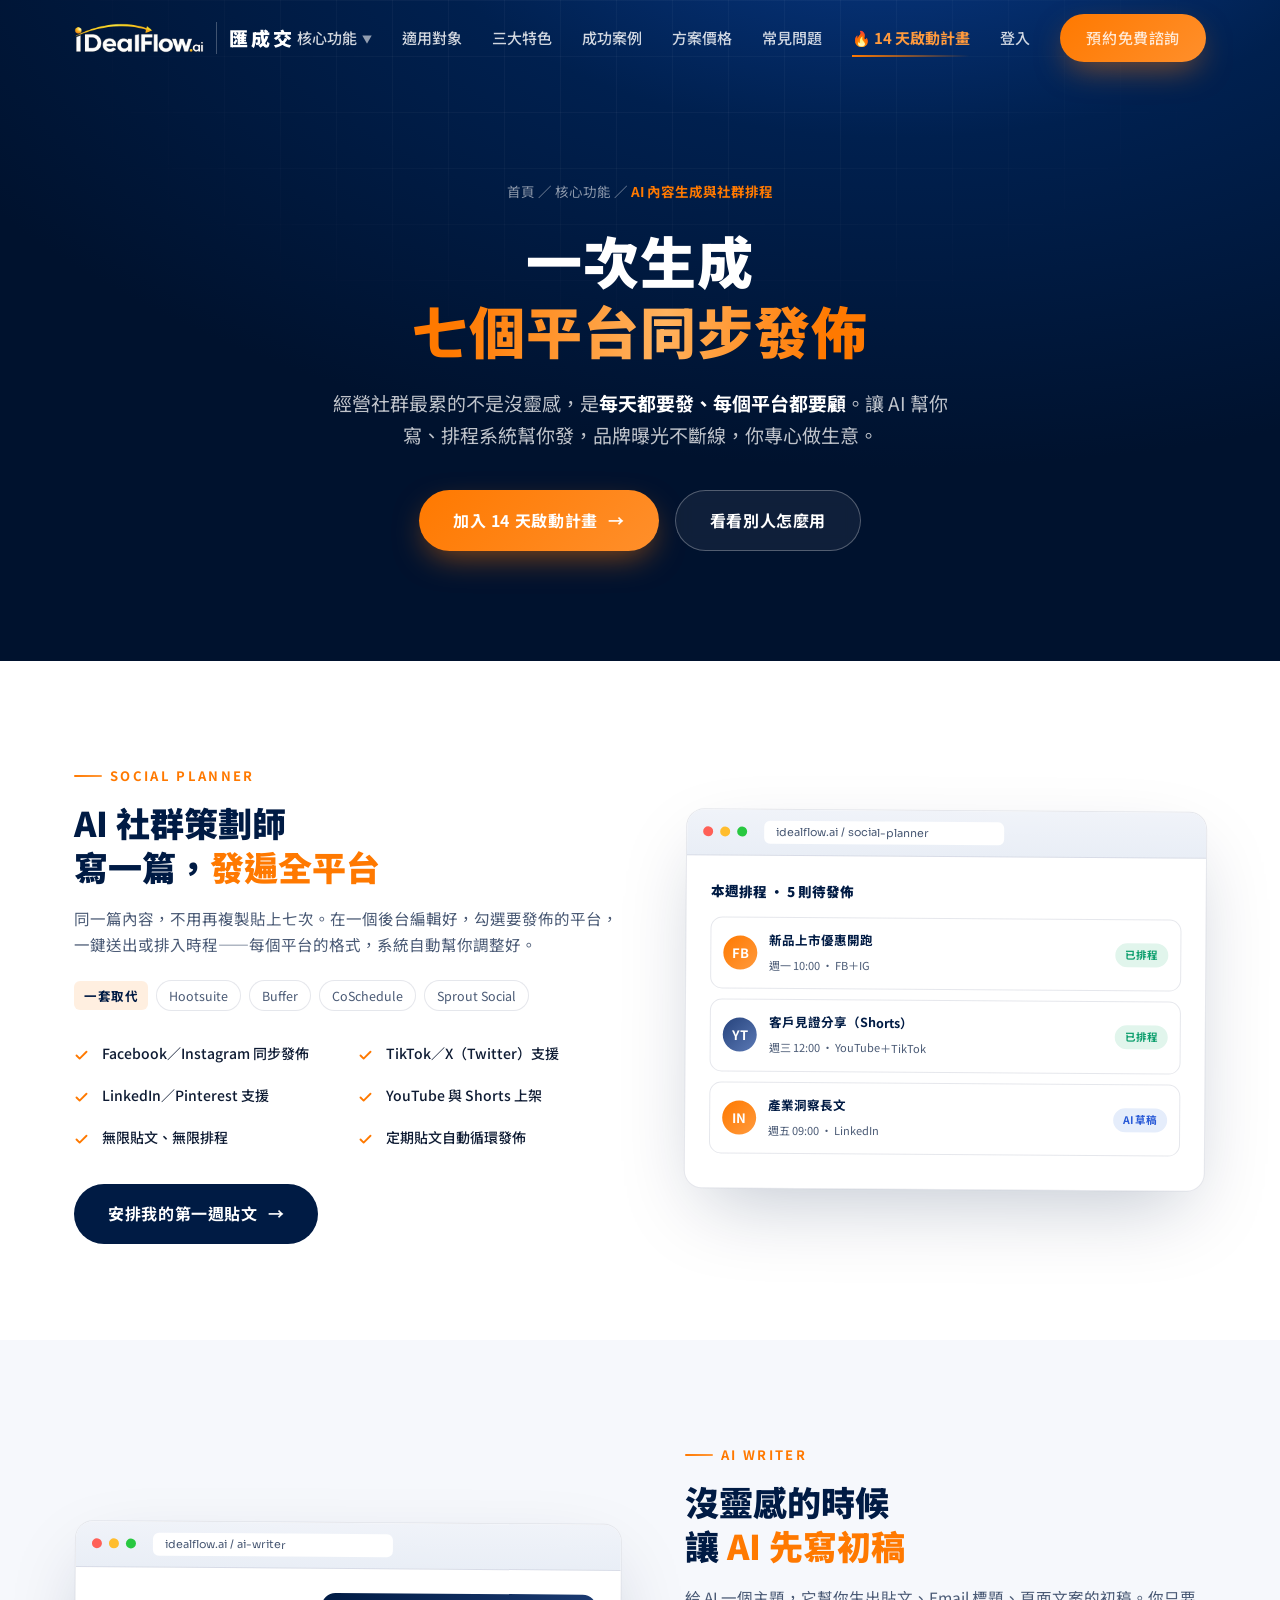
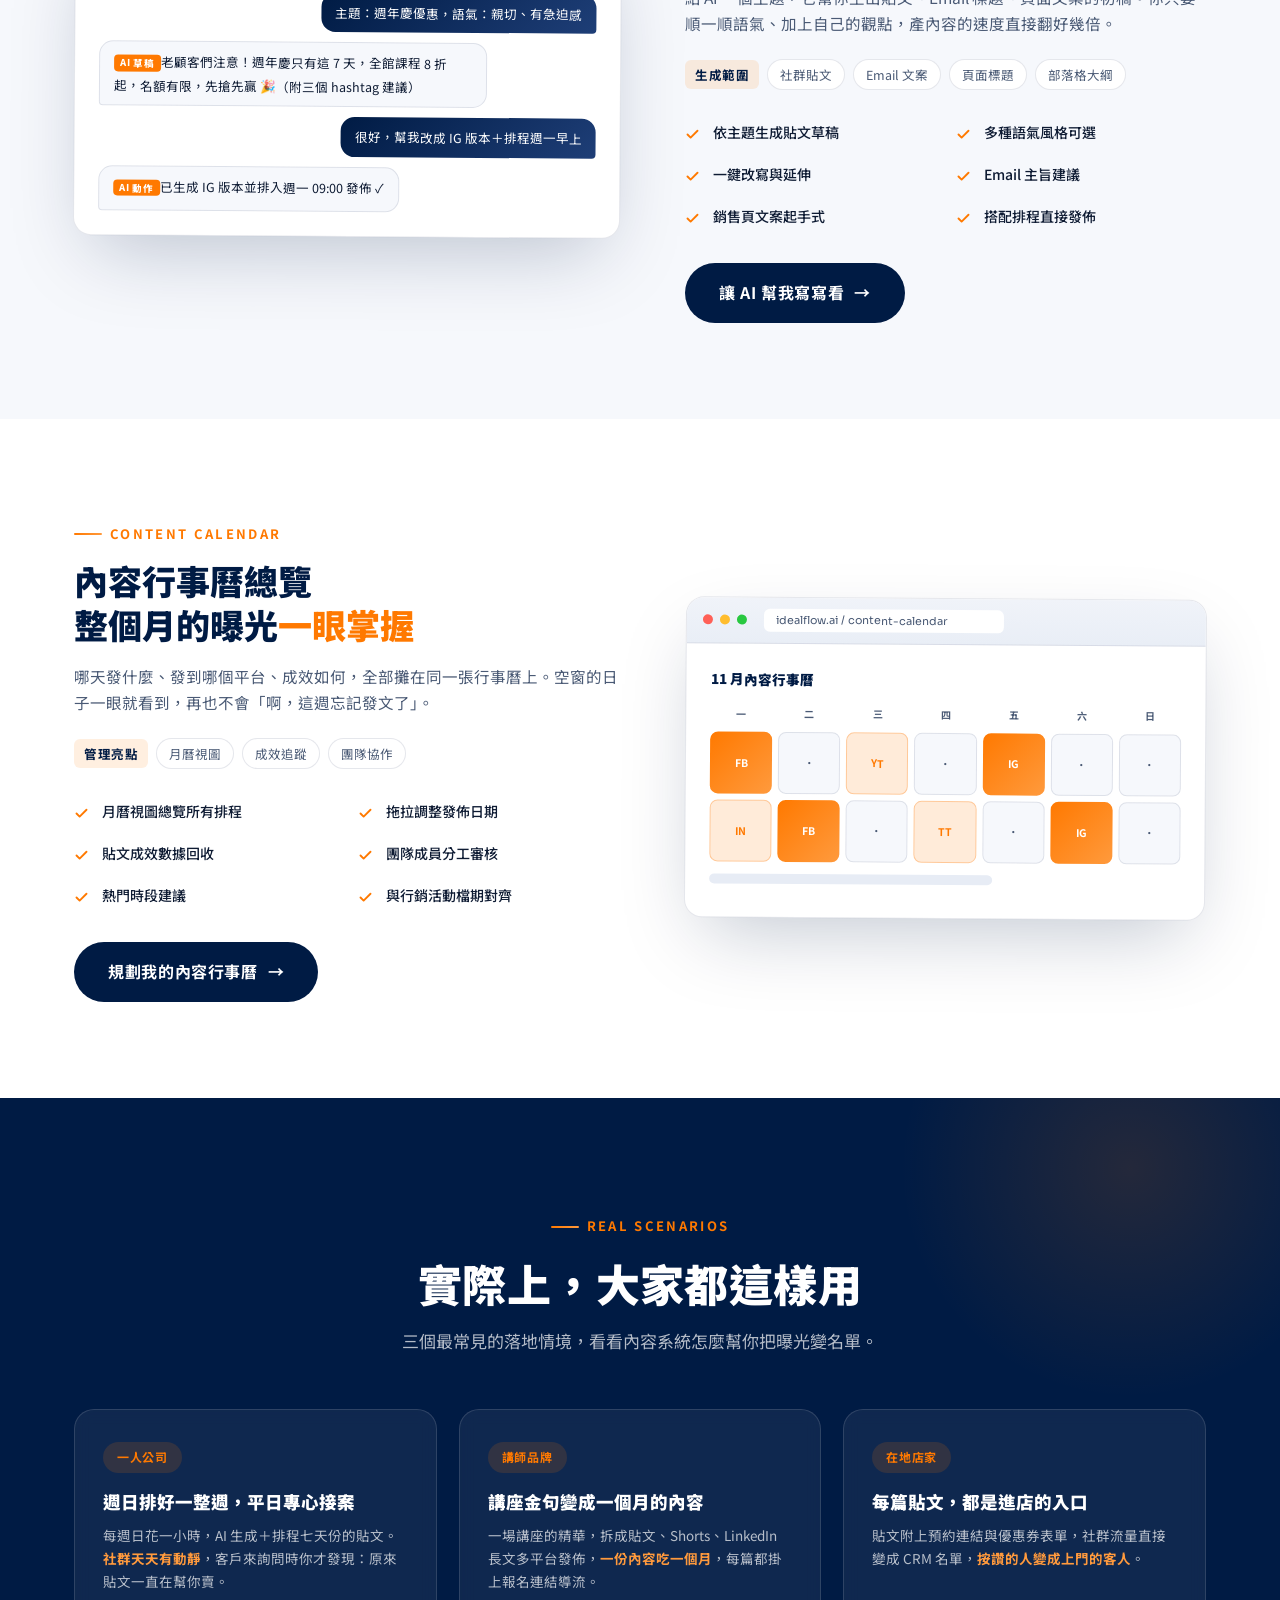
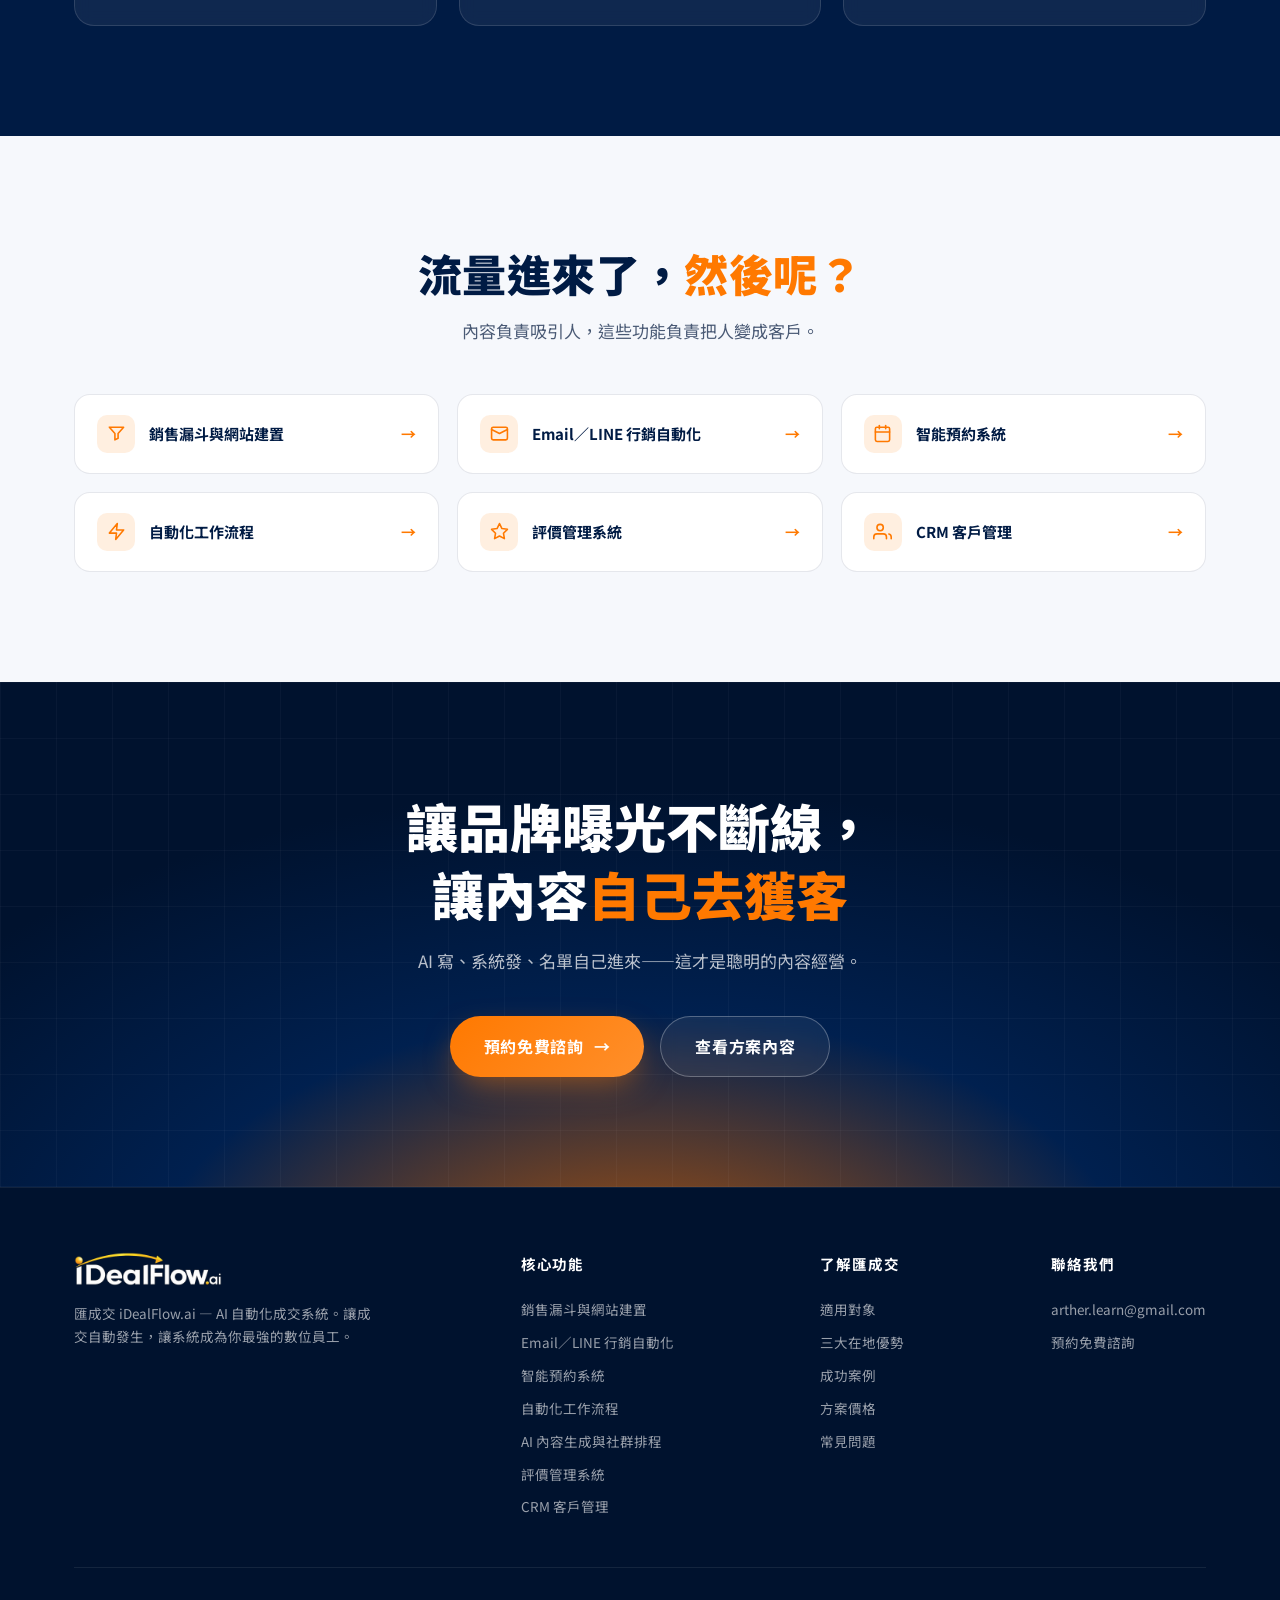
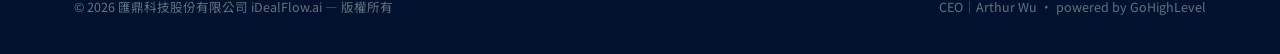
==== commit 6b0d74e9: "導覽列新增「🔥 14 天啟動計畫」亮點 tab，全站導流至 funnel 頁 Co-Authored-By: Claude Fable 5 <noreply@anthropic.com>" ====
--- a/ai-content.html
+++ b/ai-content.html
@@ -37,6 +37,7 @@
       <a href="index.html#cases">成功案例</a>
       <a href="index.html#pricing">方案價格</a>
       <a href="index.html#faq">常見問題</a>
+      <a class="nav-hot" href="start.html">🔥 14 天啟動計畫</a>
       <a class="nav-login" href="https://app.idealflow.ai" target="_blank" rel="noopener">登入</a>
       <a class="btn btn-primary nav-cta" href="index.html#pricing">預約免費諮詢</a>
     </nav>
--- a/assets/style.css
+++ b/assets/style.css
@@ -65,6 +65,9 @@
 .nav-links>a::after{content:"";position:absolute;left:0;bottom:-6px;width:0;height:2px;background:var(--orange);transition:width .3s}
 .nav-links>a:hover::after{width:100%}
 .nav-cta{padding:11px 26px;font-size:14px}
+.nav-links>a.nav-hot{color:var(--orange-2);font-weight:700}
+.nav-links>a.nav-hot:hover{color:var(--orange)}
+.nav-links>a.nav-hot::after{width:100%;background:linear-gradient(90deg,var(--orange),transparent)}
 .nav-toggle{display:none;background:none;border:none;cursor:pointer;padding:8px}
 .nav-toggle span{display:block;width:24px;height:2px;background:#fff;margin:5px 0;transition:.3s}
 
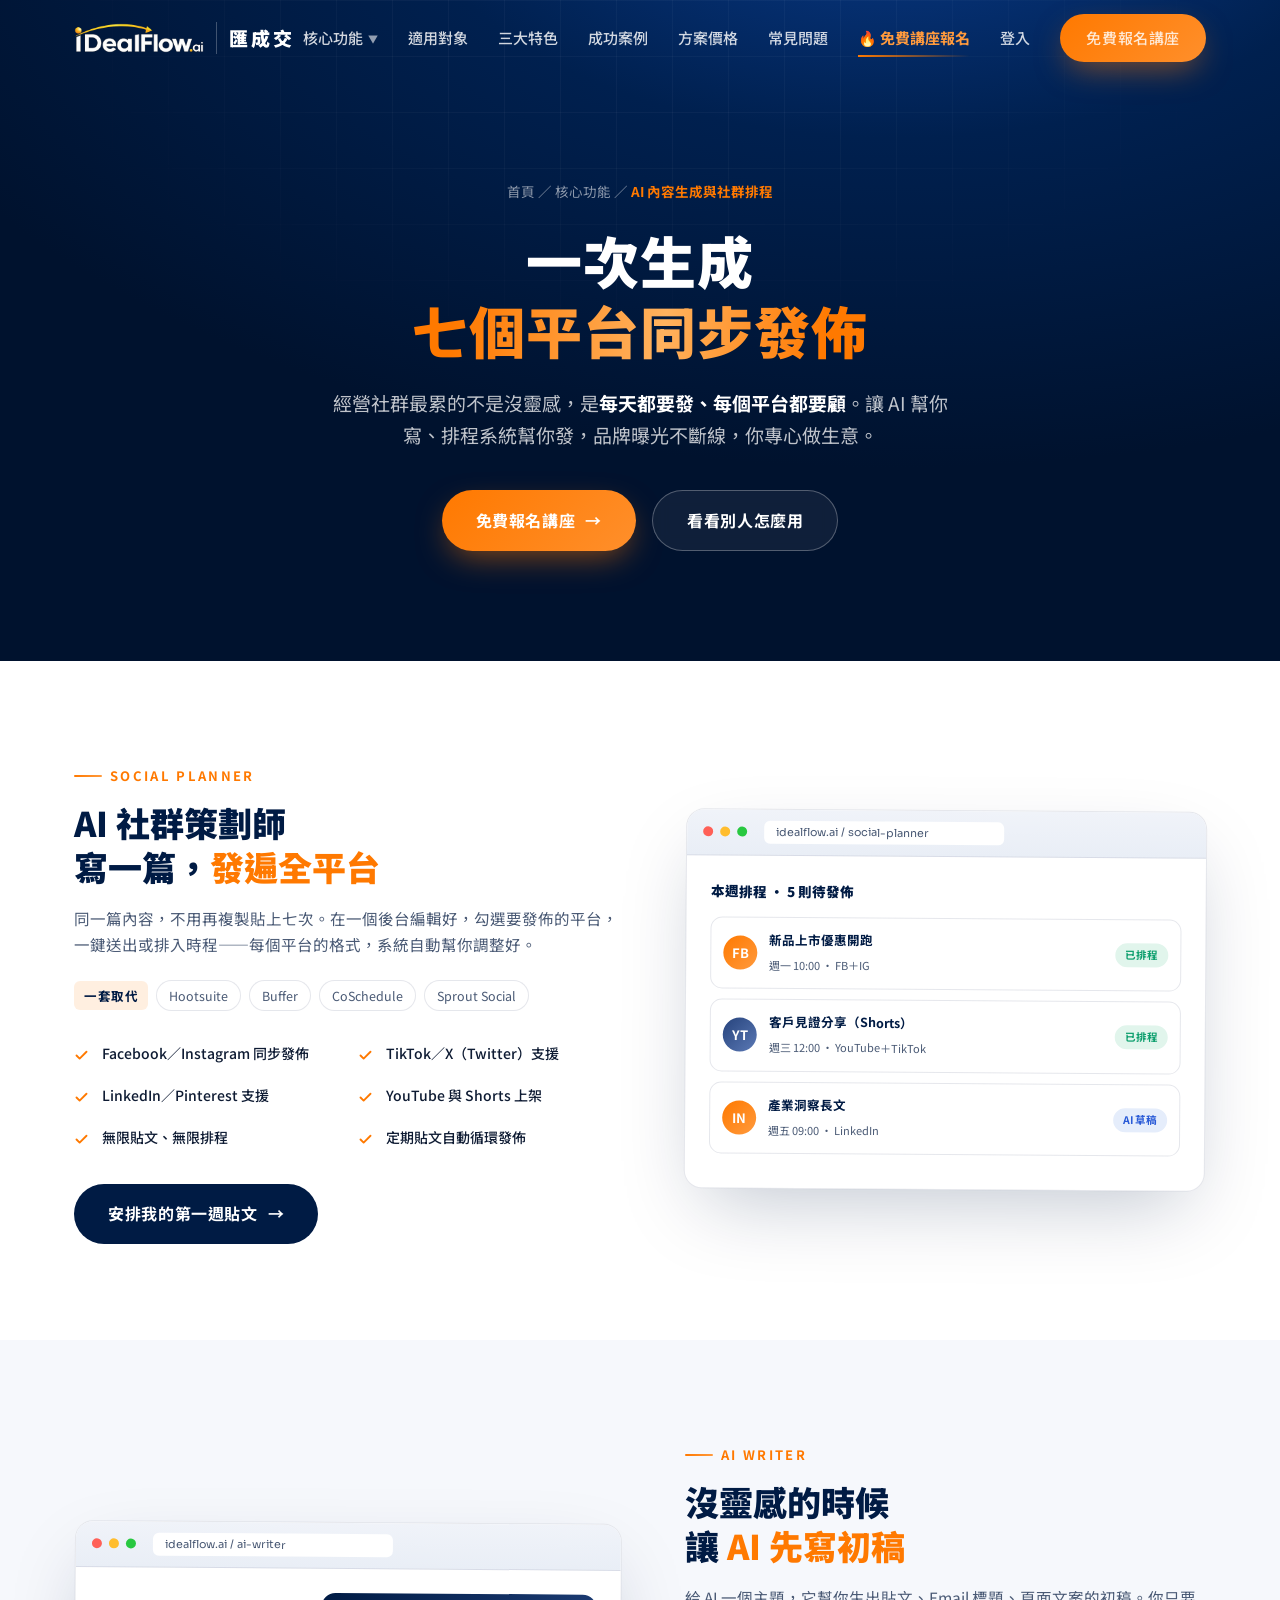
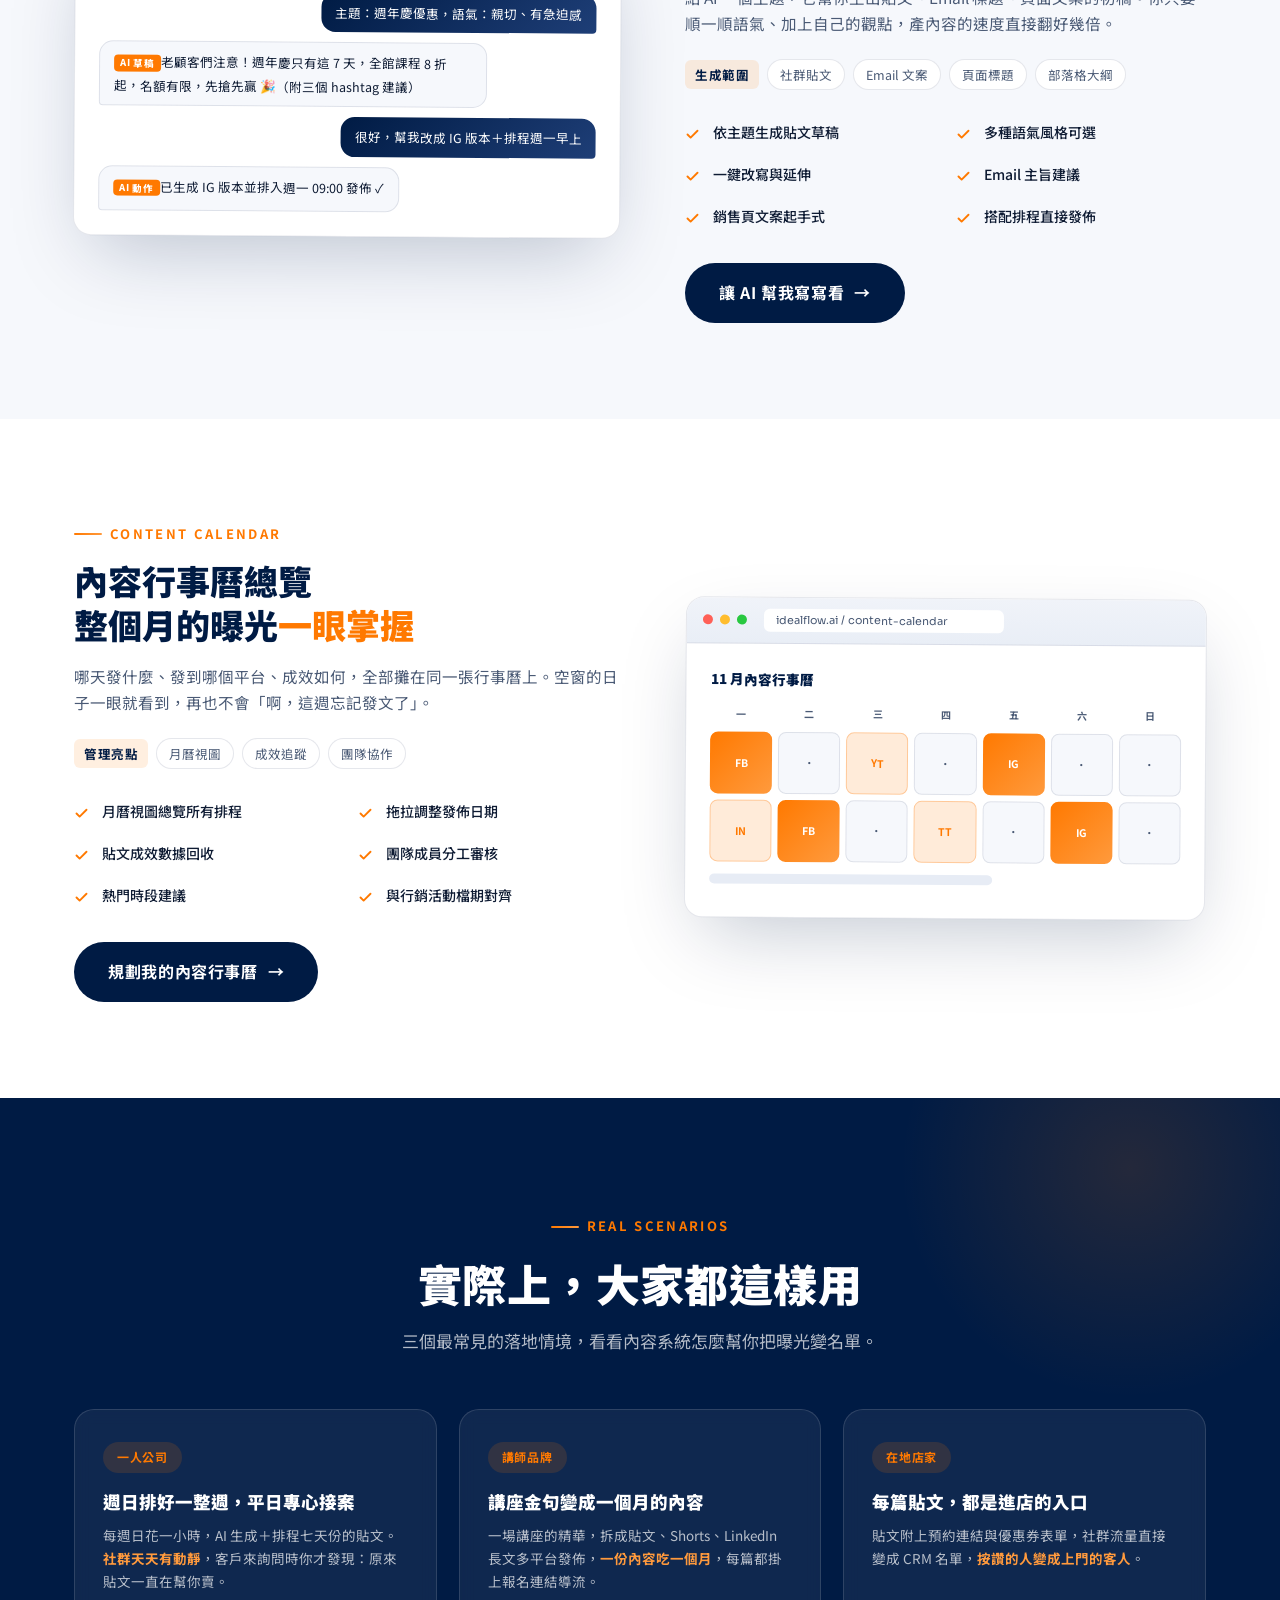
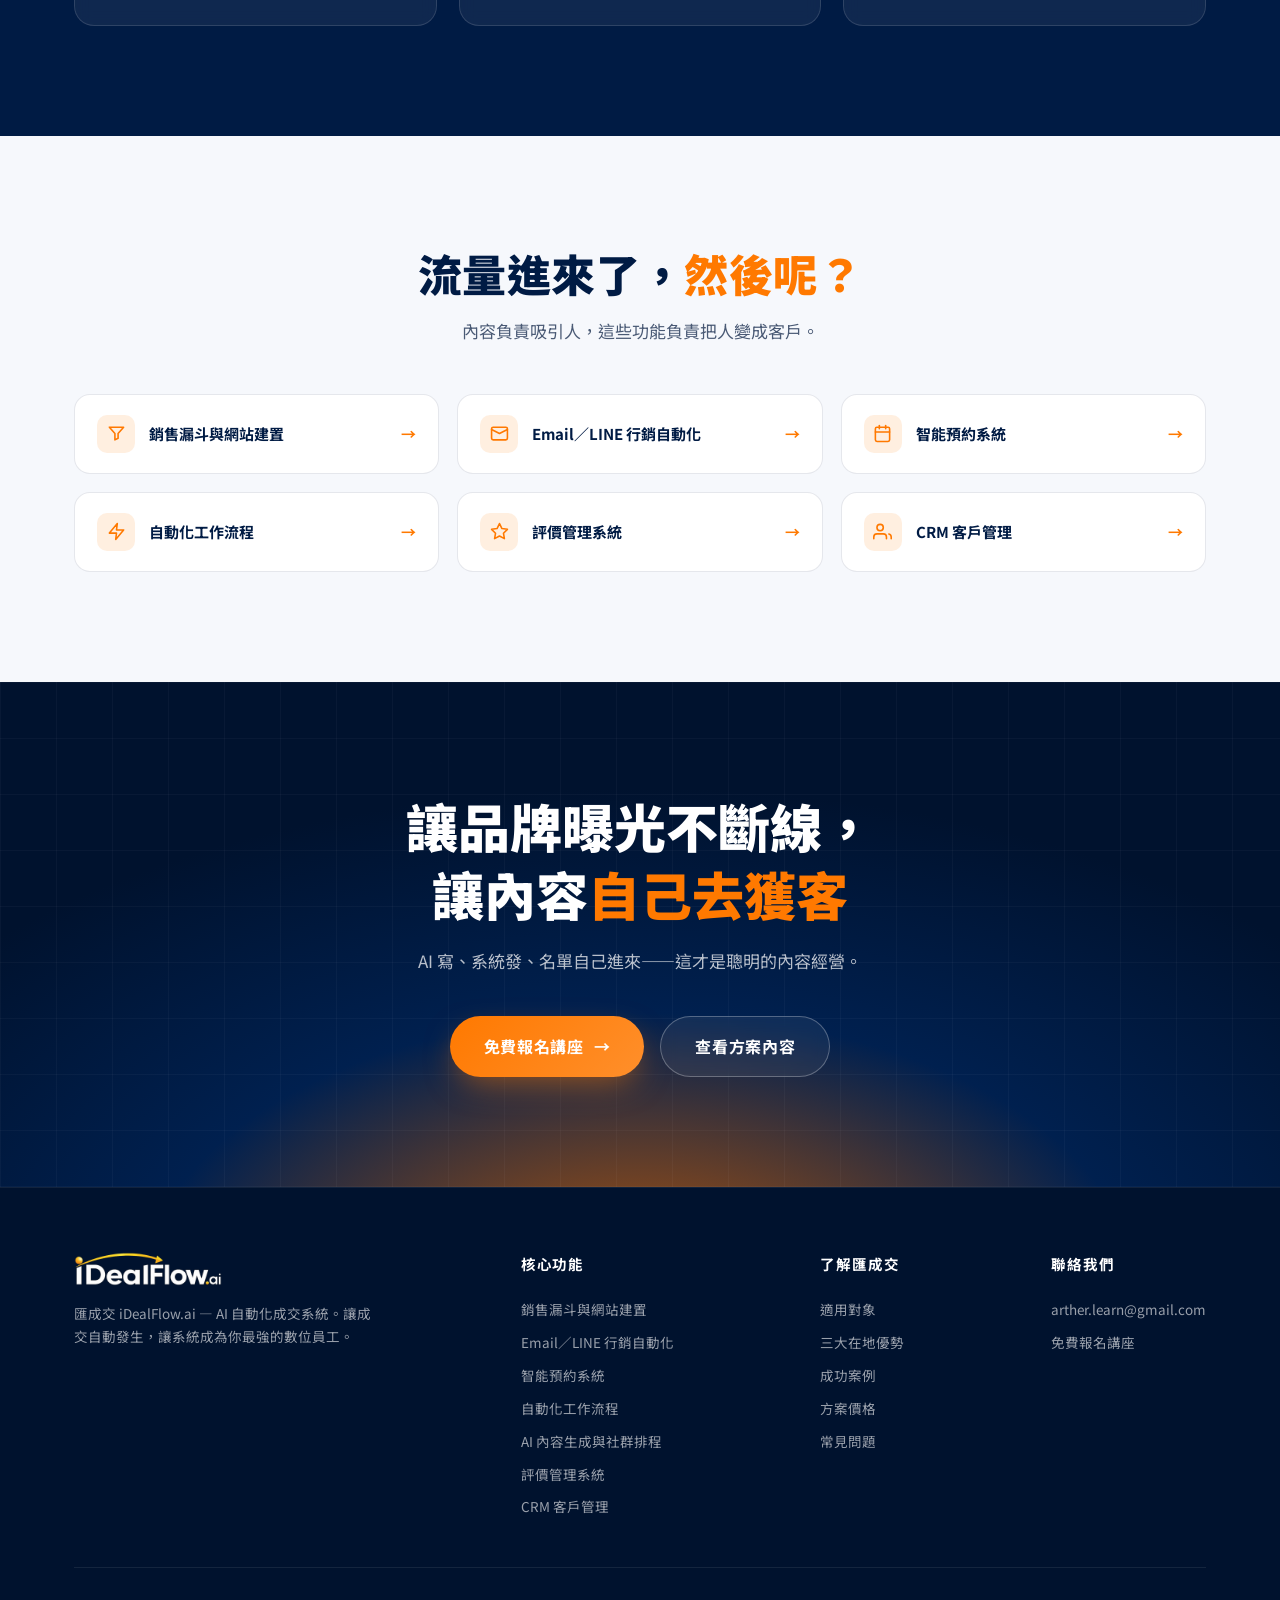
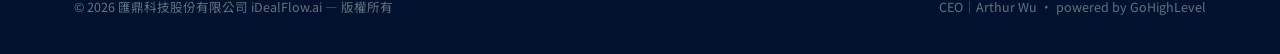
==== commit 4e5cff3f: "新增免費講座報名頁與感謝頁，全站 CTA 改為兩步式報名動線 - 新增 booking.html：淺色單一目的報名頁，頂端步驟指示（①填資料 ②收到上課連結），   表單置於第一屏（手機排序最前），欄" ====
--- a/ai-content.html
+++ b/ai-content.html
@@ -37,9 +37,9 @@
       <a href="index.html#cases">成功案例</a>
       <a href="index.html#pricing">方案價格</a>
       <a href="index.html#faq">常見問題</a>
-      <a class="nav-hot" href="start.html">🔥 14 天啟動計畫</a>
+      <a class="nav-hot" href="booking.html">🔥 免費講座報名</a>
       <a class="nav-login" href="https://app.idealflow.ai" target="_blank" rel="noopener">登入</a>
-      <a class="btn btn-primary nav-cta" href="index.html#pricing">預約免費諮詢</a>
+      <a class="btn btn-primary nav-cta" href="booking.html">免費報名講座</a>
     </nav>
     <button class="nav-toggle" id="navToggle" aria-label="選單"><span></span><span></span><span></span></button>
   </div>
@@ -51,7 +51,7 @@
     <h1 class="reveal d1">一次生成<br><span class="grad">七個平台同步發佈</span></h1>
     <p class="sub reveal d2">經營社群最累的不是沒靈感，是<strong>每天都要發、每個平台都要顧</strong>。讓 AI 幫你寫、排程系統幫你發，品牌曝光不斷線，你專心做生意。</p>
     <div class="hero-ctas reveal d3">
-      <a class="btn btn-primary" href="start.html">加入 14 天啟動計畫 <span class="arr">→</span></a>
+      <a class="btn btn-primary" href="booking.html">免費報名講座 <span class="arr">→</span></a>
       <a class="btn btn-ghost" href="index.html#cases">看看別人怎麼用</a>
     </div>
   </div>
@@ -76,7 +76,7 @@
         <li>無限貼文、無限排程</li>
         <li>定期貼文自動循環發佈</li>
       </ul>
-      <div class="fb-cta"><a class="btn btn-navy" href="index.html#pricing">安排我的第一週貼文 <span class="arr">→</span></a></div>
+      <div class="fb-cta"><a class="btn btn-navy" href="booking.html">安排我的第一週貼文 <span class="arr">→</span></a></div>
     </div>
     <div class="fb-vis reveal d1">
       <div class="mock">
@@ -111,7 +111,7 @@
         <li>銷售頁文案起手式</li>
         <li>搭配排程直接發佈</li>
       </ul>
-      <div class="fb-cta"><a class="btn btn-navy" href="index.html#pricing">讓 AI 幫我寫寫看 <span class="arr">→</span></a></div>
+      <div class="fb-cta"><a class="btn btn-navy" href="booking.html">讓 AI 幫我寫寫看 <span class="arr">→</span></a></div>
     </div>
     <div class="fb-vis reveal d1">
       <div class="mock">
@@ -148,7 +148,7 @@
         <li>熱門時段建議</li>
         <li>與行銷活動檔期對齊</li>
       </ul>
-      <div class="fb-cta"><a class="btn btn-navy" href="index.html#pricing">規劃我的內容行事曆 <span class="arr">→</span></a></div>
+      <div class="fb-cta"><a class="btn btn-navy" href="booking.html">規劃我的內容行事曆 <span class="arr">→</span></a></div>
     </div>
     <div class="fb-vis reveal d1">
       <div class="mock">
@@ -218,7 +218,7 @@
     <h2 class="reveal">讓品牌曝光不斷線，<br>讓內容<span>自己去獲客</span></h2>
     <p class="reveal d1">AI 寫、系統發、名單自己進來——這才是聰明的內容經營。</p>
     <div class="hero-ctas reveal d2">
-      <a class="btn btn-primary" href="mailto:arther.learn@gmail.com?subject=我想了解匯成交的 AI 內容生成與社群排程">預約免費諮詢 <span class="arr">→</span></a>
+      <a class="btn btn-primary" href="booking.html">免費報名講座 <span class="arr">→</span></a>
       <a class="btn btn-ghost" href="index.html#pricing">查看方案內容</a>
     </div>
   </div>
@@ -252,7 +252,7 @@
       <div class="foot-col">
         <h6>聯絡我們</h6>
         <a href="mailto:arther.learn@gmail.com">arther.learn@gmail.com</a>
-        <a href="index.html#pricing">預約免費諮詢</a>
+        <a href="booking.html">免費報名講座</a>
       </div>
     </div>
     <div class="foot-bottom">
--- a/assets/style.css
+++ b/assets/style.css
@@ -554,3 +554,159 @@
   .guarantee{flex-direction:column;text-align:center}
   .fp-sticky .st-txt small{display:none}
 }
+
+/* ============================================================
+   預約諮詢頁 booking.html
+   ============================================================ */
+.bk-hero .hero-inner{max-width:900px}
+.bk-hero h1{font-size:clamp(32px,5.4vw,60px)}
+.bk-line{display:flex;align-items:center;gap:10px;justify-content:center;flex-wrap:wrap;margin-top:30px;font-size:14.5px;color:rgba(255,255,255,.7)}
+.bk-line b{color:#7BE3AE}
+
+/* 痛點清單 */
+.bk-pains{background:var(--bg-soft)}
+.bk-grid{display:grid;grid-template-columns:repeat(2,1fr);gap:22px;margin-top:56px}
+.bk-card{background:#fff;border:1px solid var(--line);border-radius:20px;padding:32px 30px;transition:all .35s}
+.bk-card:hover{transform:translateY(-6px);box-shadow:var(--shadow-md)}
+.bk-card .bk-num{display:inline-flex;align-items:center;gap:8px;font-family:var(--font-en);font-size:12.5px;font-weight:800;letter-spacing:.14em;color:var(--orange);background:var(--orange-soft);border-radius:999px;padding:5px 14px;margin-bottom:14px}
+.bk-card h4{font-size:19px;font-weight:900;color:var(--navy);line-height:1.5;margin-bottom:12px}
+.bk-card h4::before{content:"✗ ";color:#E5484D}
+.bk-card p{font-size:14.5px;color:var(--slate)}
+.bk-card p b{color:var(--navy);font-weight:700}
+.bk-card.wide{grid-column:1 / -1}
+
+/* 轉折段＋串接鏈 */
+.bk-turn{background:var(--navy-deep);color:#fff;text-align:center;position:relative;overflow:hidden}
+.bk-turn::before{content:"";position:absolute;inset:0;background-image:linear-gradient(rgba(255,255,255,.03) 1px,transparent 1px),linear-gradient(90deg,rgba(255,255,255,.03) 1px,transparent 1px);background-size:56px 56px}
+.bk-turn .wrap{position:relative}
+.bk-turn h2{font-size:clamp(26px,4.2vw,42px);font-weight:900;line-height:1.35;color:#fff}
+.bk-turn h2 em{font-style:normal;color:var(--orange)}
+.bk-turn .bk-lead{color:rgba(255,255,255,.72);font-size:17px;max-width:620px;margin:20px auto 0}
+.bk-chain{display:flex;align-items:center;justify-content:center;flex-wrap:wrap;gap:10px;margin:46px auto 0;max-width:900px}
+.bk-step{display:inline-flex;align-items:center;gap:8px;background:rgba(255,255,255,.06);border:1px solid rgba(255,255,255,.18);border-radius:999px;padding:11px 20px;font-size:14.5px;font-weight:700;color:#fff}
+.bk-step.last{background:linear-gradient(135deg,var(--orange),#FF9A3D);border-color:transparent;box-shadow:0 12px 30px -10px rgba(255,121,0,.6)}
+.bk-arrow{color:rgba(255,255,255,.35);font-size:15px}
+.bk-punch{margin-top:44px;font-size:clamp(17px,2.3vw,22px);font-weight:700;line-height:1.7;color:#fff;max-width:760px;margin-left:auto;margin-right:auto}
+.bk-punch span{color:var(--orange)}
+
+/* 預約表單 */
+.bk-book{background:var(--bg-soft)}
+.bk-book-grid{display:grid;grid-template-columns:1fr 1.15fr;gap:34px;margin-top:52px;align-items:start}
+.bk-side h3{font-size:22px;font-weight:900;color:var(--navy);line-height:1.5;margin-bottom:20px}
+.bk-side h3 em{font-style:normal;color:var(--orange)}
+.bk-list{display:flex;flex-direction:column;gap:14px}
+.bk-item{display:flex;gap:12px;align-items:flex-start;background:#fff;border:1px solid var(--line);border-radius:14px;padding:16px 18px}
+.bk-item .ck{flex-shrink:0;width:24px;height:24px;border-radius:50%;background:var(--orange-soft);color:var(--orange);display:flex;align-items:center;justify-content:center;font-size:13px;font-weight:800}
+.bk-item b{display:block;font-size:15px;color:var(--navy);margin-bottom:2px}
+.bk-item span{font-size:13.5px;color:var(--slate)}
+.bk-meta{margin-top:22px;background:#fff;border:1px solid var(--line);border-left:4px solid var(--orange);border-radius:14px;padding:18px 20px}
+.bk-meta b{display:block;font-size:14.5px;color:var(--navy);margin-bottom:6px}
+.bk-meta p{font-size:13.5px;color:var(--slate)}
+
+.bk-form{background:#fff;border:1px solid var(--line);border-radius:22px;padding:36px 34px;box-shadow:var(--shadow-md)}
+.bk-form .fh{font-size:22px;font-weight:900;color:var(--navy);margin-bottom:6px}
+.bk-form .fs{font-size:14px;color:var(--slate);margin-bottom:26px}
+.bk-row{display:grid;grid-template-columns:1fr 1fr;gap:16px}
+.bk-field{margin-bottom:16px}
+.bk-field label{display:block;font-size:13.5px;font-weight:700;color:var(--navy);margin-bottom:7px}
+.bk-field label .req{color:#E5484D}
+.bk-field input,.bk-field select,.bk-field textarea{width:100%;font-family:var(--font-tc);font-size:15px;color:var(--ink);background:var(--bg-soft);border:1.5px solid var(--line);border-radius:12px;padding:13px 15px;transition:all .25s;outline:none}
+.bk-field textarea{resize:vertical;min-height:96px;line-height:1.7}
+.bk-field select{appearance:none;background-image:url("data:image/svg+xml;charset=utf-8,%3Csvg xmlns='http://www.w3.org/2000/svg' width='14' height='14' viewBox='0 0 24 24' fill='none' stroke='%234A5A75' stroke-width='2.5' stroke-linecap='round'%3E%3Cpath d='m6 9 6 6 6-6'/%3E%3C/svg%3E");background-repeat:no-repeat;background-position:right 15px center;padding-right:40px}
+.bk-field input:focus,.bk-field select:focus,.bk-field textarea:focus{border-color:var(--orange);background:#fff;box-shadow:0 0 0 4px rgba(255,121,0,.12)}
+.bk-field input::placeholder,.bk-field textarea::placeholder{color:#9AA7BC}
+.bk-form .btn{width:100%;margin-top:8px}
+.bk-note{font-size:12.5px;color:var(--slate);text-align:center;margin-top:14px;line-height:1.7}
+.bk-err{display:none;font-size:13px;color:#E5484D;font-weight:700;margin-top:12px;text-align:center}
+.bk-err.show{display:block}
+.bk-done{display:none;text-align:center;padding:22px 0}
+.bk-done.show{display:block}
+.bk-done .tick{width:64px;height:64px;border-radius:50%;background:rgba(30,180,120,.12);color:#17A673;display:flex;align-items:center;justify-content:center;font-size:30px;margin:0 auto 18px}
+.bk-done h4{font-size:22px;font-weight:900;color:var(--navy);margin-bottom:10px}
+.bk-done p{font-size:14.5px;color:var(--slate);max-width:380px;margin:0 auto 20px}
+
+@media(max-width:900px){
+  .bk-grid{grid-template-columns:1fr}
+  .bk-book-grid{grid-template-columns:1fr}
+}
+@media(max-width:560px){
+  .bk-row{grid-template-columns:1fr}
+  .bk-form{padding:28px 22px}
+  .bk-chain{gap:8px}
+  .bk-step{font-size:13px;padding:9px 15px}
+}
+
+/* ============================================================
+   報名頁 v2（淺底・單一目的・與官網明顯區隔）
+   ============================================================ */
+.bk2{background:var(--bg-soft);min-height:100vh}
+.bk2-top{background:var(--navy-deep);position:sticky;top:0;z-index:100}
+.bk2-top .wrap{display:flex;align-items:center;justify-content:space-between;height:62px}
+.bk2-top .brand .logo-img{height:26px}
+.bk2-top .back{font-size:14px;color:rgba(255,255,255,.72)}
+.bk2-top .back:hover{color:var(--orange)}
+
+.bk2-steps{display:flex;align-items:center;justify-content:center;gap:12px;padding:30px 0 0;flex-wrap:wrap}
+.bk2-step{display:inline-flex;align-items:center;gap:9px;font-size:14px;font-weight:700;color:#9AA7BC}
+.bk2-step .n{width:26px;height:26px;border-radius:50%;background:#E4E9F2;color:#9AA7BC;display:flex;align-items:center;justify-content:center;font-size:13px;font-family:var(--font-en)}
+.bk2-step.on{color:var(--navy)}
+.bk2-step.on .n{background:var(--orange);color:#fff;box-shadow:0 6px 16px -4px rgba(255,121,0,.6)}
+.bk2-sep{width:34px;height:2px;background:#E4E9F2;border-radius:2px}
+
+.bk2-head{text-align:center;padding:26px 0 0}
+.bk2-head h1{font-size:clamp(28px,4.4vw,44px);font-weight:900;color:var(--navy);line-height:1.3}
+.bk2-head h1 em{font-style:normal;color:var(--orange)}
+.bk2-head p{font-size:16px;color:var(--slate);max-width:560px;margin:14px auto 0}
+
+.bk2-main{padding:40px 0 90px}
+.bk2-grid{display:grid;grid-template-columns:1fr 1.05fr;gap:30px;align-items:start;max-width:1000px;margin:0 auto}
+
+.bk2-when{background:#fff;border:1px solid var(--line);border-radius:20px;padding:28px 30px;box-shadow:var(--shadow-md)}
+.bk2-when h3{font-size:17px;font-weight:900;color:var(--navy);margin-bottom:18px}
+.bk2-slot{display:flex;align-items:center;gap:14px;padding:14px 0;border-bottom:1px dashed var(--line)}
+.bk2-slot:last-of-type{border-bottom:none}
+.bk2-slot .dt{width:52px;height:52px;flex-shrink:0;border-radius:14px;background:var(--orange-soft);color:var(--orange);display:flex;flex-direction:column;align-items:center;justify-content:center;font-family:var(--font-en);font-weight:800;line-height:1.1}
+.bk2-slot .dt b{font-size:18px}
+.bk2-slot .dt span{font-size:10.5px;letter-spacing:.08em}
+.bk2-slot .in b{display:block;font-size:15.5px;color:var(--navy)}
+.bk2-slot .in span{font-size:13.5px;color:var(--slate)}
+.bk2-facts{display:flex;flex-wrap:wrap;gap:8px;margin-top:18px}
+.bk2-fact{font-size:12.5px;font-weight:700;color:var(--navy);background:var(--bg-soft);border:1px solid var(--line);border-radius:999px;padding:6px 13px}
+
+.bk2-what{margin-top:22px;background:#fff;border:1px solid var(--line);border-radius:20px;padding:26px 30px}
+.bk2-what h3{font-size:17px;font-weight:900;color:var(--navy);margin-bottom:14px}
+.bk2-what li{list-style:none;display:flex;gap:10px;align-items:flex-start;font-size:14.5px;color:var(--slate);padding:7px 0}
+.bk2-what li::before{content:"✓";flex-shrink:0;width:20px;height:20px;border-radius:50%;background:rgba(30,180,120,.12);color:#17A673;display:flex;align-items:center;justify-content:center;font-size:11px;font-weight:800;margin-top:3px}
+.bk2-what li b{color:var(--navy)}
+
+.bk2-form{position:sticky;top:92px}
+@media(max-width:900px){
+  .bk2-grid{grid-template-columns:1fr}
+  .bk2-form{position:static;order:-1}   /* 手機：表單排最前，先能報名再看說明 */
+  .bk2-main{padding:26px 0 60px}
+  .bk2-when,.bk2-what{padding:22px 22px}
+  .bk2-head h1{font-size:26px}
+  .bk2-head p{font-size:14.5px}
+  .bk2-steps{padding-top:22px}
+  .bk2-step{font-size:13px}
+}
+
+/* 感謝頁 */
+.ty{min-height:100vh;display:flex;align-items:center;justify-content:center;background:radial-gradient(1000px 600px at 50% -10%,#0A3D8F 0%,var(--navy-2) 45%,var(--navy-deep) 100%);color:#fff;padding:90px 0;position:relative;overflow:hidden}
+.ty::before{content:"";position:absolute;inset:0;background-image:linear-gradient(rgba(255,255,255,.035) 1px,transparent 1px),linear-gradient(90deg,rgba(255,255,255,.035) 1px,transparent 1px);background-size:56px 56px}
+.ty .wrap{position:relative;max-width:620px;text-align:center}
+.ty .tick{width:82px;height:82px;border-radius:50%;background:rgba(30,180,120,.16);border:1.5px solid rgba(123,227,174,.5);color:#7BE3AE;display:flex;align-items:center;justify-content:center;font-size:38px;margin:0 auto 26px}
+.ty h1{font-size:clamp(28px,4.4vw,44px);font-weight:900;line-height:1.3}
+.ty h1 span{color:var(--orange)}
+.ty .ty-sub{color:rgba(255,255,255,.75);font-size:16.5px;margin-top:16px}
+.ty-card{background:rgba(255,255,255,.06);border:1px solid rgba(255,255,255,.18);border-radius:18px;padding:24px 26px;margin:32px 0;text-align:left;backdrop-filter:blur(8px)}
+.ty-row{display:flex;justify-content:space-between;gap:16px;padding:9px 0;font-size:15px}
+.ty-row+.ty-row{border-top:1px dashed rgba(255,255,255,.15)}
+.ty-row .k{color:rgba(255,255,255,.6)}
+.ty-row .v{font-weight:700;color:#fff;text-align:right}
+.ty-next{text-align:left;margin-top:6px}
+.ty-next h4{font-size:16px;font-weight:900;margin-bottom:12px}
+.ty-next li{list-style:none;display:flex;gap:11px;align-items:flex-start;font-size:14.5px;color:rgba(255,255,255,.78);padding:6px 0}
+.ty-next li .no{flex-shrink:0;width:22px;height:22px;border-radius:50%;background:rgba(255,121,0,.18);color:var(--orange);display:flex;align-items:center;justify-content:center;font-size:12px;font-weight:800;font-family:var(--font-en)}
+.ty .hero-ctas{margin-top:34px}
+.ty-foot{margin-top:30px;font-size:13px;color:rgba(255,255,255,.45)}
